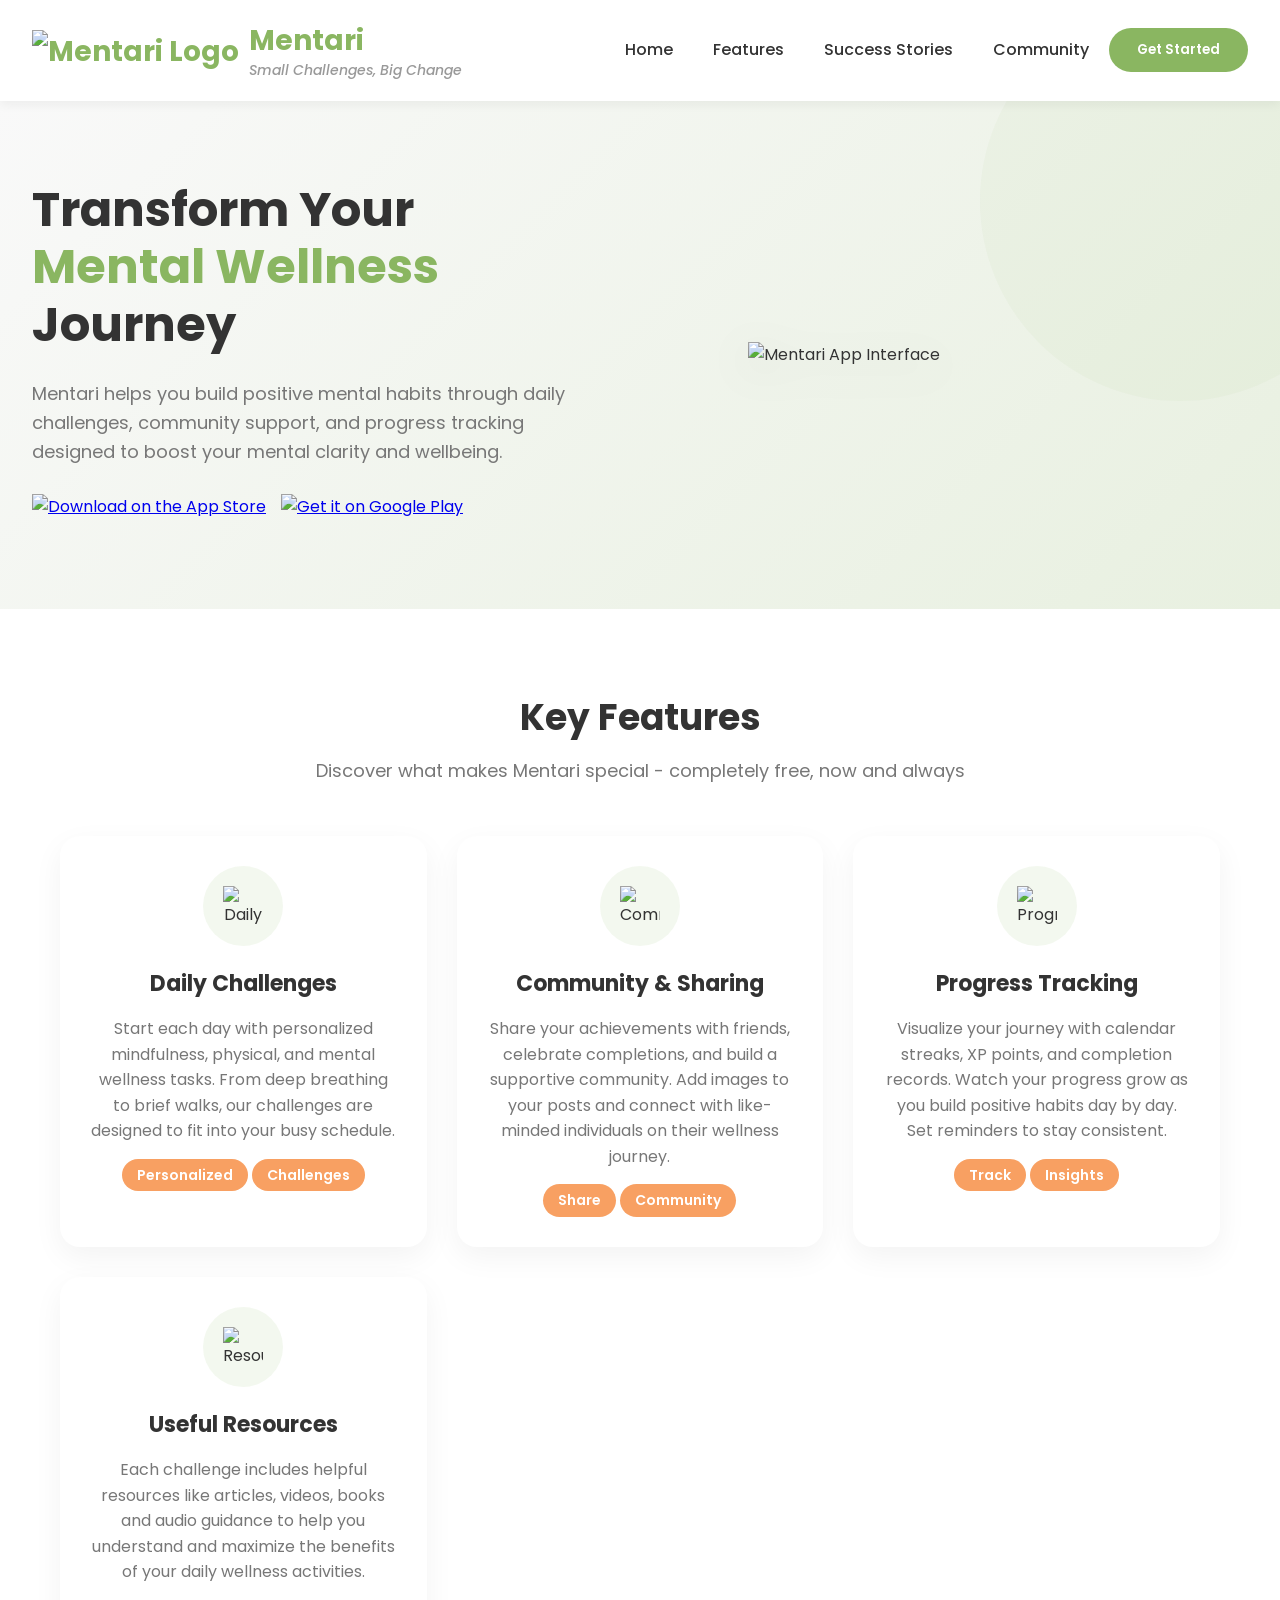
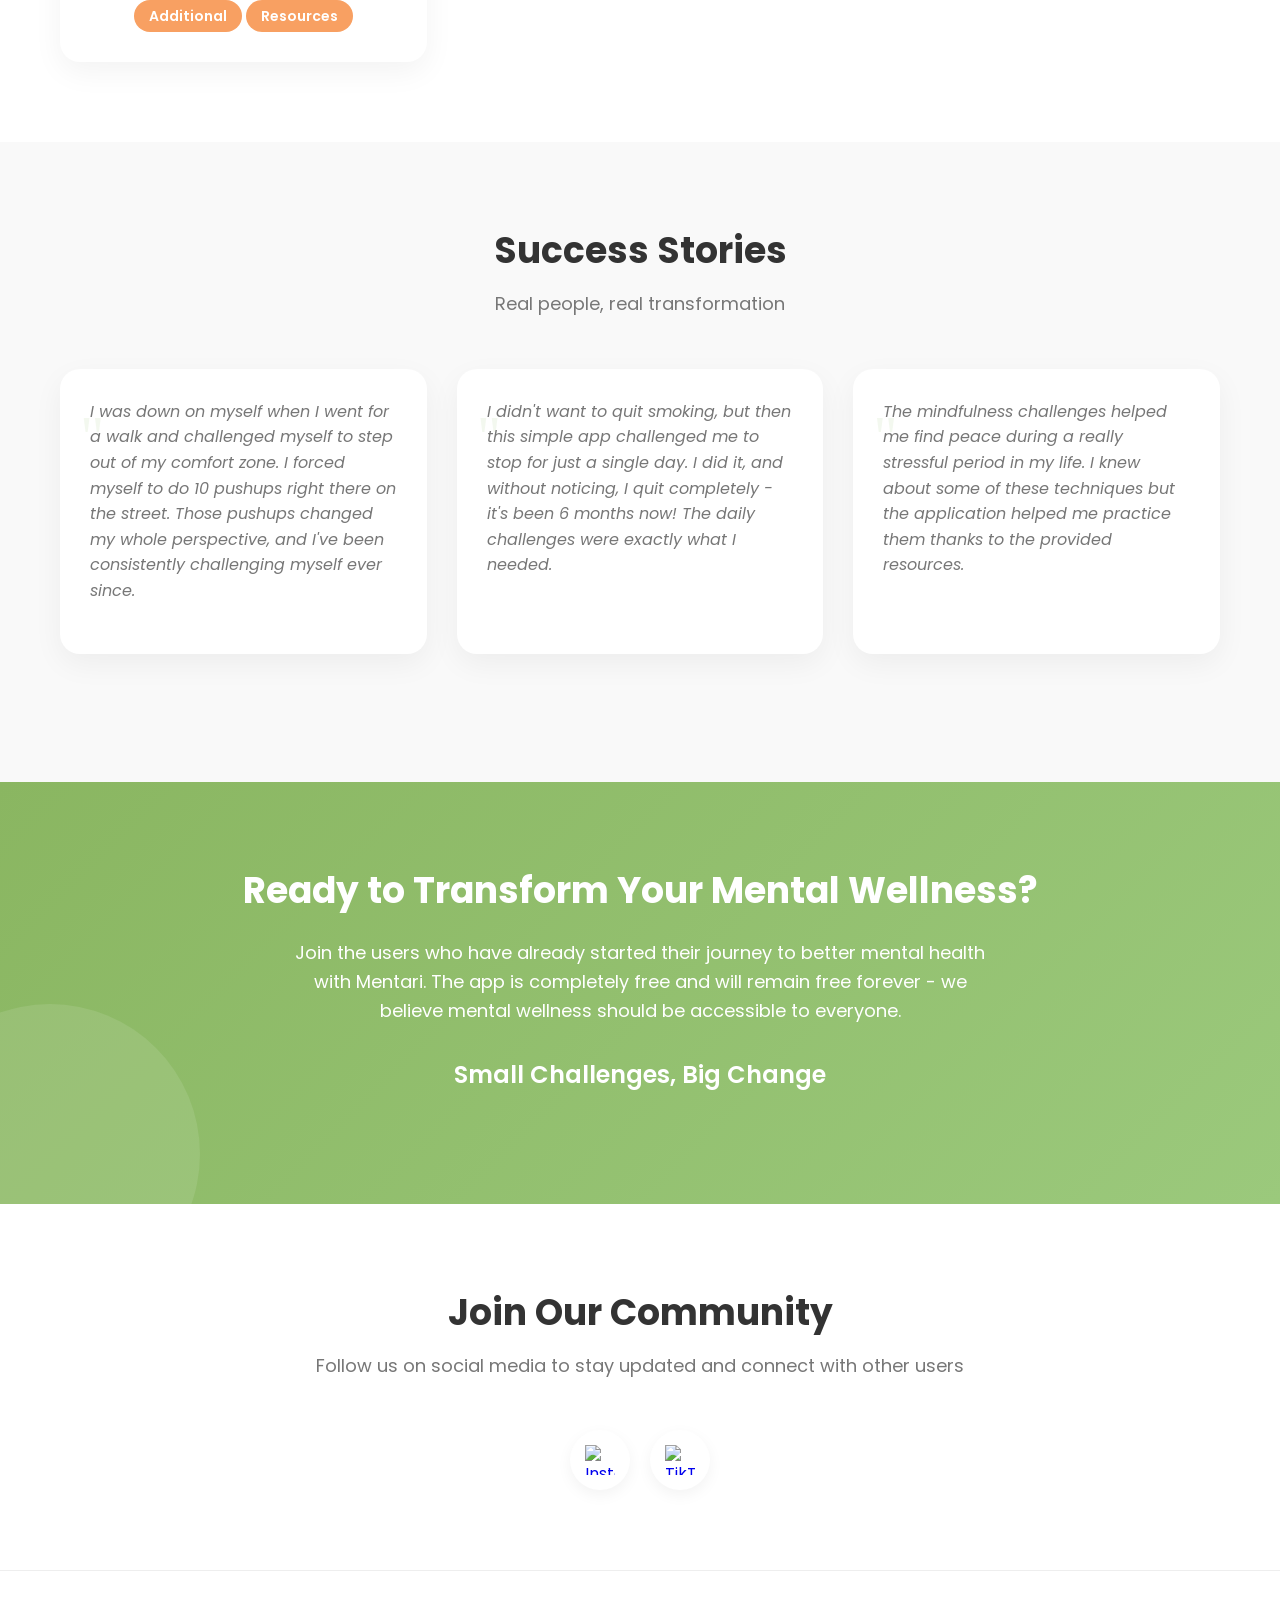
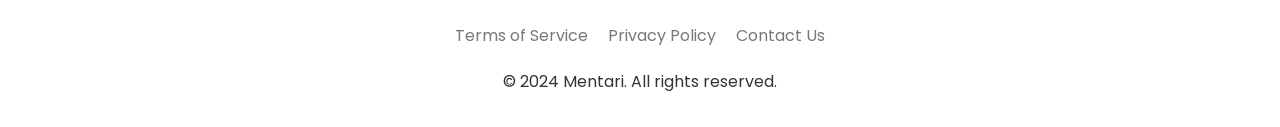
==== index.html @ c3dfc964 "Update the design" ====
<!DOCTYPE html>
<html lang="en">

<head>
    <meta charset="UTF-8">
    <meta name="viewport" content="width=device-width, initial-scale=1.0">
    <title>Mentari - Mental Wellness App</title>
    <link rel="icon" href="https://mentaridevsite.blob.core.windows.net/public/images/logo.png" type="image/png">
    <link rel="preconnect" href="https://fonts.googleapis.com">
    <link rel="preconnect" href="https://fonts.gstatic.com" crossorigin>
    <link href="https://fonts.googleapis.com/css2?family=Poppins:wght@300;400;500;600;700&display=swap" rel="stylesheet">
    <style>
        :root {
            --primary-color: #8ab661;
            --secondary-color: #9bc97c;
            --accent-color: #f8a062;
            --light-bg: #f9f9f9;
            --dark-text: #333333;
            --light-text: #ffffff;
            --gray-text: #777777;
        }

        * {
            margin: 0;
            padding: 0;
            box-sizing: border-box;
            font-family: 'Poppins', sans-serif;
        }

        body {
            line-height: 1.6;
            color: var(--dark-text);
            overflow-x: hidden;
        }

        .container {
            max-width: 1200px;
            margin: 0 auto;
            padding: 0 20px;
        }

        /* Navigation */
        .navbar {
            display: flex;
            justify-content: space-between;
            align-items: center;
            padding: 1.2em 2em;
            background-color: white;
            box-shadow: 0px 4px 10px rgba(0, 0, 0, 0.05);
            position: sticky;
            top: 0;
            z-index: 1000;
        }

        .logo {
            font-size: 28px;
            font-weight: 700;
            color: var(--primary-color);
            display: flex;
            align-items: center;
        }
        
        .logo img {
            height: 40px;
            margin-right: 10px;
        }

        .motto {
            font-size: 14px;
            font-weight: 500;
            color: #999 ;
            margin-top: -5px;
            /* margin-left: 5px; */
            font-style: italic;
        }

        .navbar nav {
            display: flex;
            align-items: center;
        }

        .navbar nav a {
            margin: 0 20px;
            text-decoration: none;
            color: var(--dark-text);
            font-weight: 500;
            transition: color 0.3s ease;
        }

        .navbar nav a:hover {
            color: var(--primary-color);
        }

        .btn {
            padding: 10px 24px;
            border-radius: 50px;
            cursor: pointer;
            font-weight: 600;
            transition: all 0.3s ease;
            text-decoration: none;
            display: inline-block;
        }

        .btn-get-started {
            padding: 12px 28px;
            border: none;
            color: white;
            background-color: var(--primary-color);
            border-radius: 50px;
            cursor: pointer;
            font-weight: 600;
            transition: all 0.3s ease;
        }

        .btn-get-started:hover {
            background-color: #769e52;
            transform: translateY(-3px);
            box-shadow: 0 4px 15px rgba(138, 182, 97, 0.3);
        }

        /* Hero Section */
        .hero {
            display: flex;
            justify-content: space-between;
            align-items: center;
            padding: 5em 2em;
            background: linear-gradient(135deg, #f9f9f9 0%, #e8f0e0 100%);
            position: relative;
            overflow: hidden;
        }

        .hero::before {
            content: '';
            position: absolute;
            width: 400px;
            height: 400px;
            background: rgba(138, 182, 97, 0.05);
            border-radius: 50%;
            top: -100px;
            right: -100px;
            z-index: 0;
        }

        .hero-content {
            max-width: 550px;
            position: relative;
            z-index: 1;
        }

        .hero h1 {
            font-size: 48px;
            color: var(--dark-text);
            line-height: 1.2;
            margin-bottom: 20px;
        }

        .hero h1 span {
            color: var(--primary-color);
        }

        .hero p {
            margin: 1.5em 0;
            font-size: 18px;
            color: var(--gray-text);
        }

        .free-badge {
            display: inline-block;
            background-color: var(--accent-color);
            color: white;
            padding: 8px 18px;
            border-radius: 50px;
            font-size: 16px;
            font-weight: 600;
            margin-top: 10px;
            margin-bottom: 20px;
        }

        .btn-primary {
            background-color: var(--primary-color);
            color: white;
            padding: 12px 32px;
            margin-right: 15px;
        }

        .btn-primary:hover {
            background-color: #769e52;
            transform: translateY(-3px);
            box-shadow: 0 4px 15px rgba(138, 182, 97, 0.3);
        }

        .btn-secondary {
            border: 2px solid var(--primary-color);
            color: var(--primary-color);
            background: transparent;
            padding: 12px 32px;
        }

        .btn-secondary:hover {
            background-color: var(--primary-color);
            color: white;
            transform: translateY(-3px);
            box-shadow: 0 4px 15px rgba(138, 182, 97, 0.3);
        }

        .app-badges {
            display: flex;
            gap: 15px;
            margin-top: 25px;
        }

        .badge-link {
            display: inline-block;
            transition: transform 0.3s ease;
        }

        .badge-link:hover {
            transform: translateY(-5px);
        }

        .hero-image {
            width: 50%;
            max-width: 500px;
            position: relative;
            z-index: 1;
        }

        .hero-image img {
            width: 100%;
            height: auto;
            object-fit: contain;
            filter: drop-shadow(0px 10px 20px rgba(0, 0, 0, 0.1));
        }

        /* Features Section */
        .features {
            text-align: center;
            padding: 5em 2em;
            background-color: white;
        }

        .section-title {
            font-size: 36px;
            margin-bottom: 10px;
            color: var(--dark-text);
        }

        .section-subtitle {
            font-size: 18px;
            color: var(--gray-text);
            margin-bottom: 50px;
        }

        .features-grid {
            display: grid;
            grid-template-columns: repeat(auto-fit, minmax(300px, 1fr));
            gap: 30px;
            margin-top: 3em;
        }

        .feature-item {
            background-color: white;
            padding: 30px;
            border-radius: 20px;
            box-shadow: 0 10px 30px rgba(0, 0, 0, 0.05);
            transition: transform 0.3s ease, box-shadow 0.3s ease;
        }

        .feature-item:hover {
            transform: translateY(-10px);
            box-shadow: 0 15px 35px rgba(0, 0, 0, 0.1);
        }

        .feature-icon {
            width: 80px;
            height: 80px;
            margin: 0 auto 20px;
            display: flex;
            align-items: center;
            justify-content: center;
            background-color: rgba(138, 182, 97, 0.1);
            border-radius: 50%;
        }

        .feature-icon img {
            width: 40px;
            height: 40px;
        }

        .feature-item h3 {
            font-size: 22px;
            margin-bottom: 15px;
            color: var(--dark-text);
        }

        .feature-item p {
            color: var(--gray-text);
        }

        .feature-item-img {
            max-width: 100%;
            height: auto;
            border-radius: 12px;
            margin-top: 15px;
            box-shadow: 0 5px 15px rgba(0, 0, 0, 0.1);
        }

        /* Testimonials Section */
        .testimonials {
            text-align: center;
            padding: 5em 2em;
            background-color: var(--light-bg);
        }

        .testimonials-grid {
            display: grid;
            grid-template-columns: repeat(auto-fit, minmax(300px, 1fr));
            gap: 30px;
            margin: 3em 0;
        }

        .testimonial-item {
            background-color: white;
            padding: 30px;
            border-radius: 20px;
            text-align: left;
            box-shadow: 0 10px 30px rgba(0, 0, 0, 0.05);
            position: relative;
        }

        .testimonial-item::before {
            content: '"';
            position: absolute;
            top: 20px;
            left: 20px;
            font-size: 60px;
            color: rgba(138, 182, 97, 0.1);
            font-family: serif;
        }

        .testimonial-text {
            font-style: italic;
            margin-bottom: 20px;
            color: var(--gray-text);
            position: relative;
            z-index: 1;
        }

        .testimonial-author {
            display: flex;
            align-items: center;
        }

        .testimonial-author img {
            width: 50px;
            height: 50px;
            border-radius: 50%;
            object-fit: cover;
            margin-right: 15px;
        }

        .author-info h4 {
            margin: 0;
            color: var(--dark-text);
        }

        .author-info p {
            margin: 0;
            color: var(--gray-text);
            font-size: 14px;
        }

        /* CTA Section */
        .cta {
            background: linear-gradient(135deg, var(--primary-color) 0%, var(--secondary-color) 100%);
            color: white;
            text-align: center;
            padding: 5em 2em;
            position: relative;
            overflow: hidden;
        }

        .cta::before {
            content: '';
            position: absolute;
            width: 300px;
            height: 300px;
            background: rgba(255, 255, 255, 0.1);
            border-radius: 50%;
            bottom: -100px;
            left: -100px;
        }

        .cta h2 {
            font-size: 36px;
            margin-bottom: 20px;
            position: relative;
            z-index: 1;
        }

        .cta p {
            font-size: 18px;
            margin-bottom: 30px;
            max-width: 700px;
            margin-left: auto;
            margin-right: auto;
            position: relative;
            z-index: 1;
        }

        .btn-light {
            background-color: white;
            color: var(--primary-color);
            padding: 12px 32px;
        }

        .btn-light:hover {
            background-color: rgba(255, 255, 255, 0.9);
            transform: translateY(-3px);
            box-shadow: 0 4px 15px rgba(255, 255, 255, 0.2);
        }

        /* Community Section */
        .community {
            text-align: center;
            padding: 5em 2em;
            background-color: white;
        }

        .social-icons {
            display: flex;
            justify-content: center;
            gap: 20px;
            margin-top: 30px;
        }

        .social-icons a {
            display: flex;
            align-items: center;
            justify-content: center;
            width: 60px;
            height: 60px;
            background-color: white;
            border-radius: 50%;
            transition: transform 0.3s ease, box-shadow 0.3s ease;
            box-shadow: 0 5px 15px rgba(0, 0, 0, 0.05);
        }

        .social-icons a:hover {
            transform: translateY(-5px);
            box-shadow: 0 10px 20px rgba(0, 0, 0, 0.1);
        }

        .social-icons img {
            width: 30px;
            height: 30px;
        }

        /* Footer */
        footer {
            text-align: center;
            padding: 2em;
            background-color: white;
            border-top: 1px solid #eee;
        }

        .footer-links {
            display: flex;
            justify-content: center;
            gap: 20px;
            margin: 20px 0;
        }

        .footer-links a {
            text-decoration: none;
            color: var(--gray-text);
            transition: color 0.3s ease;
        }

        .footer-links a:hover {
            color: var(--primary-color);
        }

        /* Premium Badge */
        .premium-badge {
            display: inline-block;
            background-color: var(--accent-color);
            color: white;
            padding: 5px 15px;
            border-radius: 50px;
            font-size: 14px;
            font-weight: 600;
            margin-top: 15px;
        }

        /* Mobile Responsiveness */
        @media (max-width: 992px) {
            .hero {
                flex-direction: column;
                text-align: center;
                padding: 3em 1em;
            }

            .hero-content {
                max-width: 100%;
                margin-bottom: 2em;
            }

            .hero h1 {
                font-size: 36px;
            }

            .app-badges {
                justify-content: center;
            }

            .hero-image {
                width: 100%;
                max-width: 400px;
            }

            .features-grid,
            .testimonials-grid {
                grid-template-columns: repeat(auto-fit, minmax(250px, 1fr));
            }
        }

        @media (max-width: 768px) {
            .navbar {
                flex-direction: column;
                padding: 1em;
            }

            .navbar nav {
                margin-top: 1em;
                flex-wrap: wrap;
                justify-content: center;
            }

            .navbar nav a {
                margin: 0.5em;
            }

            .hero h1 {
                font-size: 28px;
            }

            .section-title {
                font-size: 28px;
            }

            .feature-item,
            .testimonial-item {
                padding: 20px;
            }
        }
    </style>
</head>

<body>
    <header>
        <div class="navbar">
            <div class="logo">
                <img src="https://mentaridevsite.blob.core.windows.net/public/images/logo.png" alt="Mentari Logo">
                <div>
                    Mentari
                    <div class="motto">Small Challenges, Big Change</div>
                </div>
            </div>
            <div class="hamburger-menu">
                <div class="bar"></div>
                <div class="bar"></div>
                <div class="bar"></div>
            </div>
            <nav>
                <a href="#home">Home</a>
                <a href="#features">Features</a>
                <a href="#stories">Success Stories</a>
                <a href="#community">Community</a>
                <button class="btn-get-started">Get Started</button>
            </nav>
        </div>
        <style>
            .hamburger-menu {
                display: none;
                flex-direction: column;
                cursor: pointer;
                z-index: 1001;
            }
            
            .bar {
                width: 25px;
                height: 3px;
                background-color: var(--dark-text);
                margin: 3px 0;
                transition: 0.4s;
            }
            
            @media (max-width: 768px) {
                .hamburger-menu {
                    display: flex;
                }
                
                .navbar nav {
                    position: fixed;
                    top: 0;
                    right: -100%;
                    width: 250px;
                    height: 100vh;
                    background-color: white;
                    flex-direction: column;
                    padding: 80px 20px 20px;
                    transition: 0.5s;
                    box-shadow: -5px 0 15px rgba(0, 0, 0, 0.1);
                }
                
                .navbar nav.active {
                    right: 0;
                }
            }
        </style>
        <script>
            document.addEventListener('DOMContentLoaded', function() {
                const hamburger = document.querySelector('.hamburger-menu');
                const nav = document.querySelector('.navbar nav');
                
                hamburger.addEventListener('click', function() {
                    nav.classList.toggle('active');
                    hamburger.classList.toggle('active');
                });
            });
        </script>
    </header>

    <section id="home" class="hero">
        <div class="hero-content">
            <h1>Transform Your <span>Mental Wellness</span> Journey</h1>
            <p>Mentari helps you build positive mental habits through daily challenges, community support, and progress tracking designed to boost your mental clarity and wellbeing.</p>
            <!-- <div class="free-badge">100% Free</div> -->
            <!-- <div>
                <a href="#download" class="btn btn-primary">Download Now</a>
                <a href="#features" class="btn btn-secondary">Learn More</a>
            </div> -->
            <div class="app-badges">
                <a href="#" class="badge-link">
                    <img src="https://developer.apple.com/app-store/marketing/guidelines/images/badge-download-on-the-app-store.svg" alt="Download on the App Store" class="app-badge" style="height: 50px;">
                </a>
                <a href="#" class="badge-link">
                    <img src="https://play.google.com/intl/en_us/badges/static/images/badges/en_badge_web_generic.png" alt="Get it on Google Play" class="app-badge" style="height: 75px; padding-bottom: 10px;">
                </a>
            </div>
        </div>
        <div class="hero-image">
            <img src="https://png.pngtree.com/png-clipart/20211017/original/pngtree-mental-health-problems-flat-illustration-green-png-image_6855446.png" alt="Mentari App Interface">
        </div>
    </section>

    <section id="features" class="features">
        <div class="container">
            <h2 class="section-title">Key Features</h2>
            <p class="section-subtitle">Discover what makes Mentari special - completely free, now and always</p>

            <div class="features-grid">
                <div class="feature-item">
                    <div class="feature-icon">
                        <img src="https://img.icons8.com/fluency/48/000000/task.png" alt="Daily Challenge Icon">
                    </div>
                    <h3>Daily Challenges</h3>
                    <p>Start each day with personalized mindfulness, physical, and mental wellness tasks. From deep breathing to brief walks, our challenges are designed to fit into your busy schedule.</p>
                    <span class="premium-badge">Personalized</span>
                    <span class="premium-badge">Challenges</span>
                </div>
                <div class="feature-item">
                    <div class="feature-icon">
                        <img src="https://img.icons8.com/fluency/48/000000/conference-call.png" alt="Community Icon">
                    </div>
                    <h3>Community & Sharing</h3>
                    <p>Share your achievements with friends, celebrate completions, and build a supportive community. Add images to your posts and connect with like-minded individuals on their wellness journey.</p>
                    <span class="premium-badge">Share</span>
                    <span class="premium-badge">Community</span>
                </div>
                <div class="feature-item">
                    <div class="feature-icon">
                        <img src="https://img.icons8.com/?size=100&id=CnsAhdkyB9wu&format=png&color=000000" alt="Progress Icon">
                    </div>
                    <h3>Progress Tracking</h3>
                    <p>Visualize your journey with calendar streaks, XP points, and completion records. Watch your progress grow as you build positive habits day by day. Set reminders to stay consistent.</p>
                    <span class="premium-badge">Track</span>
                    <span class="premium-badge">Insights</span>
                </div>
                <div class="feature-item">
                    <div class="feature-icon">
                        <img src="https://img.icons8.com/fluency/48/000000/document.png" alt="Resources Icon">
                    </div>
                    <h3>Useful Resources</h3>
                    <p>Each challenge includes helpful resources like articles, videos, books and audio guidance to help you understand and maximize the benefits of your daily wellness activities.</p>
                    <span class="premium-badge">Additional</span>
                    <span class="premium-badge">Resources</span>
                </div>
            </div>
        </div>
    </section>

    <section id="stories" class="testimonials">
        <div class="container">
            <h2 class="section-title">Success Stories</h2>
            <p class="section-subtitle">Real people, real transformation</p>
            
            <div class="testimonials-grid">
                <div class="testimonial-item">
                    <p class="testimonial-text">I was down on myself when I went for a walk and challenged myself to step out of my comfort zone. I forced myself to do 10 pushups right there on the street. Those pushups changed my whole perspective, and I've been consistently challenging myself ever since.</p>
                </div>
                
                <div class="testimonial-item">
                    <p class="testimonial-text">I didn't want to quit smoking, but then this simple app challenged me to stop for just a single day. I did it, and without noticing, I quit completely - it's been 6 months now! The daily challenges were exactly what I needed.</p>
                </div>
                
                <div class="testimonial-item">
                    <p class="testimonial-text">The mindfulness challenges helped me find peace during a really stressful period in my life. I knew about some of these techniques but the application helped me practice them thanks to the provided resources.</p>
                </div>
            </div>
        </div>
    </section>

    <section id="download" class="cta">
        <div class="container">
            <h2>Ready to Transform Your Mental Wellness?</h2>
            <p>Join the users who have already started their journey to better mental health with Mentari. The app is completely free and will remain free forever - we believe mental wellness should be accessible to everyone.</p>
            <p style="margin-bottom: 30px; font-size: 24px; font-weight: 600;">Small Challenges, Big Change</p>
            <!-- <a href="#" class="btn btn-light">Download the App</a> -->
        </div>
    </section>

    <section id="community" class="community">
        <div class="container">
            <h2 class="section-title">Join Our Community</h2>
            <p class="section-subtitle">Follow us on social media to stay updated and connect with other users</p>
            
            <div class="social-icons">
                <a href="https://www.instagram.com/mentari.app/" aria-label="Instagram">
                    <img src="https://cdn1.iconfinder.com/data/icons/social-media-rounded-corners/512/Rounded_Instagram_svg-48.png" alt="Instagram">
                </a>
                <!-- Nothing interesting here
                 <a href="https://www.linkedin.com/company/mentari-app" aria-label="LinkedIn">
                    <img src="https://cdn1.iconfinder.com/data/icons/social-media-rounded-corners/512/Rounded_Linkedin2_svg-48.png" alt="LinkedIn">
                </a> -->
                <a href="https://www.tiktok.com/@mentari.app" aria-label="TikTok">
                    <img src="https://cdn0.iconfinder.com/data/icons/logos-brands-7/512/TikTok_logo_app0-48.png" alt="TikTok">
                </a>
            </div>
        </div>
    </section>

    <footer>
        <div class="container">
            <div class="footer-links">
                <a href="terms_and_conditions.html">Terms of Service</a>
                <a href="privacy_policy.html">Privacy Policy</a>
                <a href="#contact">Contact Us</a>
            </div>
            <p>© 2024 Mentari. All rights reserved.</p>
        </div>
    </footer>
</body>

</html>
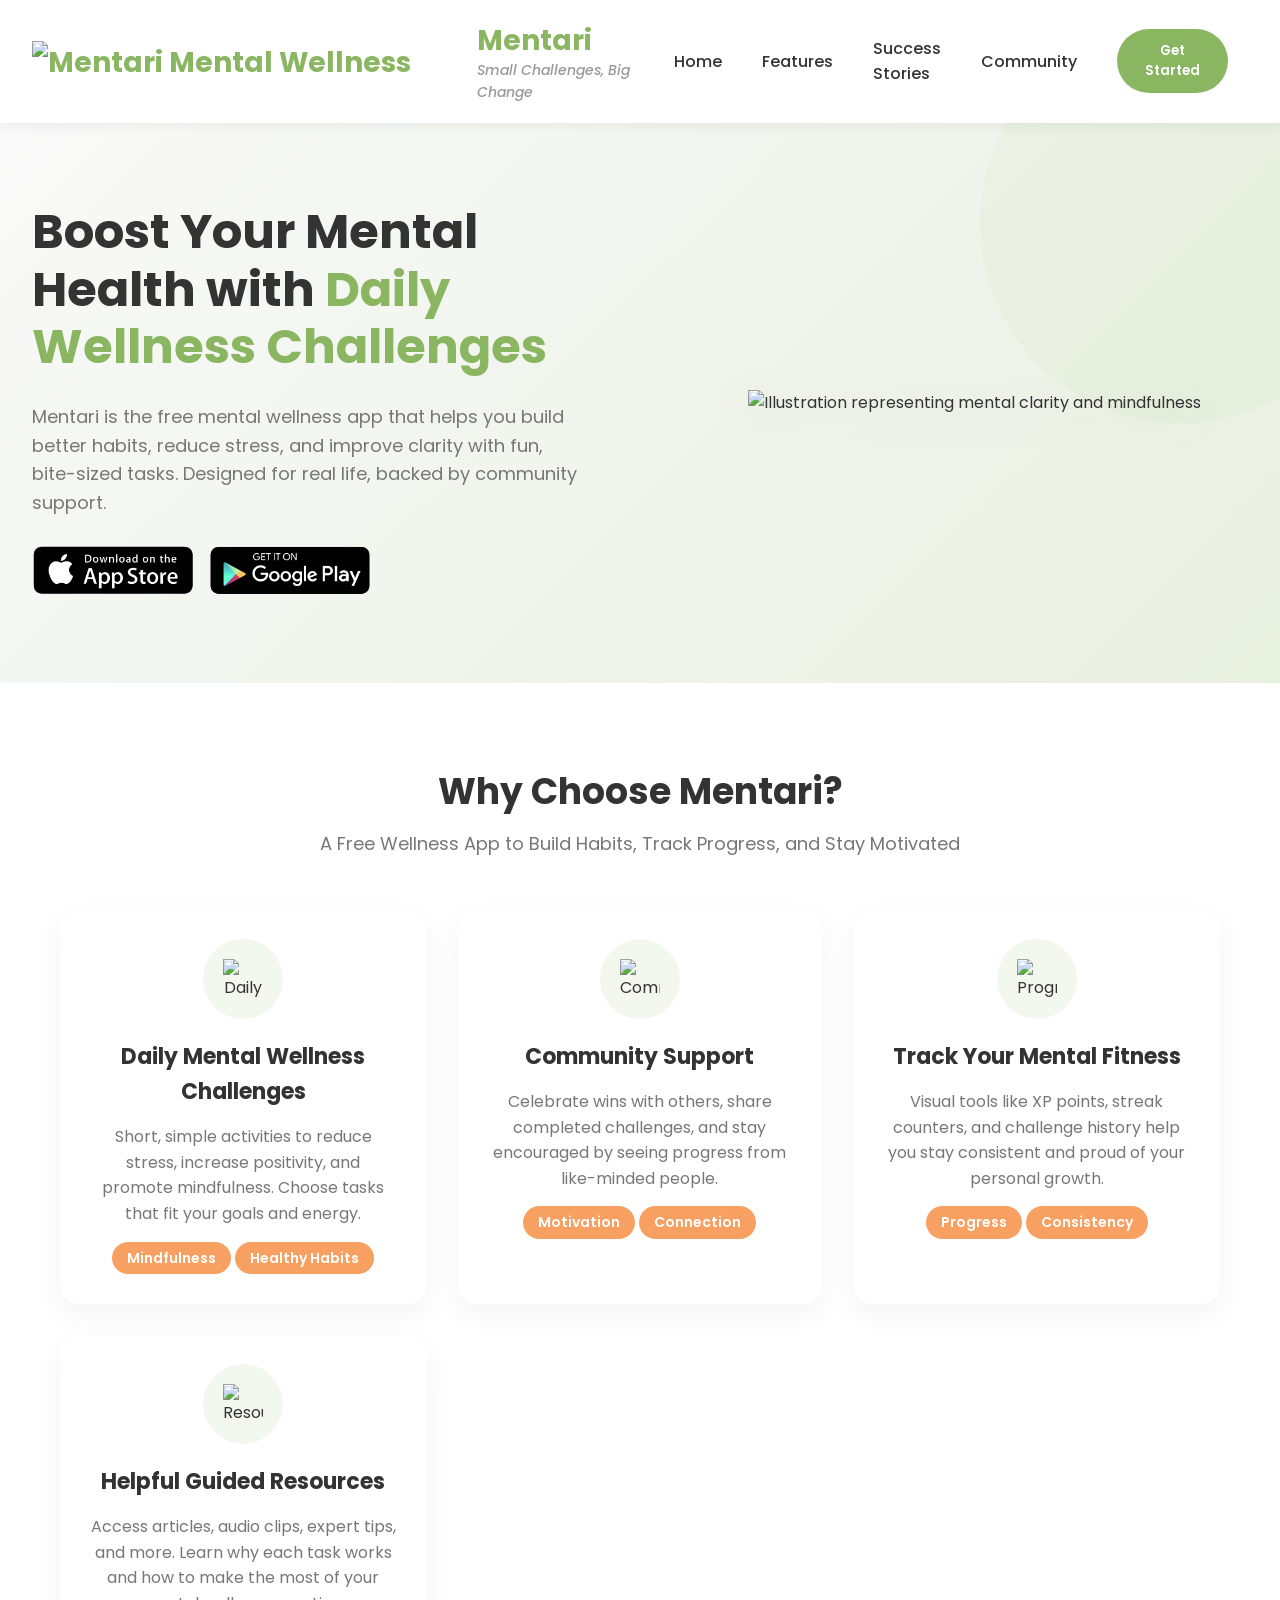
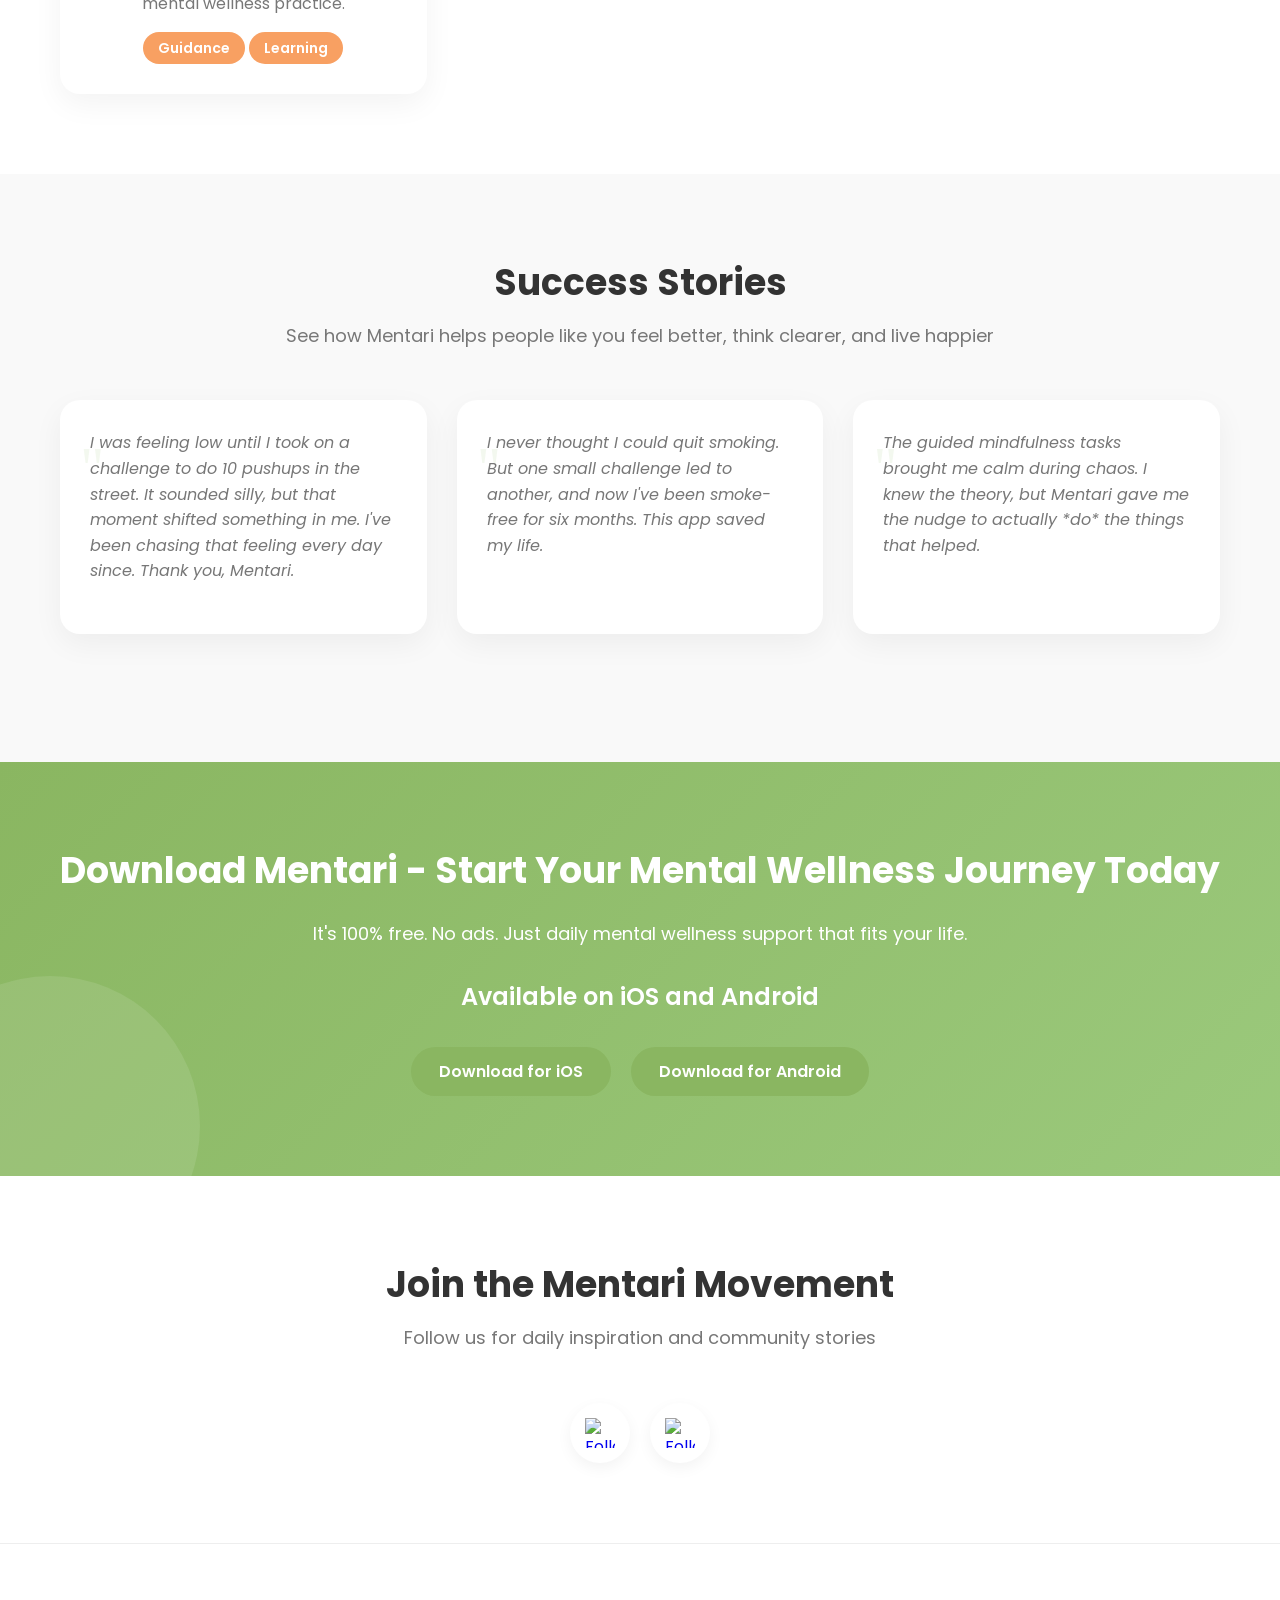
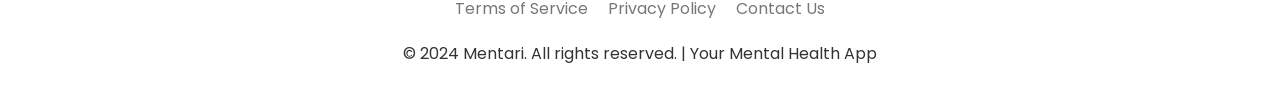
==== commit 24b1d47a: "Add SEO" ====
--- a/index.html
+++ b/index.html
@@ -4,11 +4,26 @@
 <head>
     <meta charset="UTF-8">
     <meta name="viewport" content="width=device-width, initial-scale=1.0">
-    <title>Mentari - Mental Wellness App</title>
+    <title>Mentari - Daily Mental Wellness App for Mindfulness & Habit Building</title>
+    <meta name="description" content="Mentari is a free mental wellness app that helps you build better habits, boost clarity, and improve your mood with daily challenges. Join the community and start your journey today!">
+    <meta name="keywords" content="mental wellness app, mindfulness challenges, daily wellness, habit tracker, mental health, free wellness app, self-care, mental clarity, community support, mental fitness">
+    <meta name="author" content="Mentari Team">
+    <link rel="canonical" href="https://www.mentari.app/">
     <link rel="icon" href="https://mentaridevsite.blob.core.windows.net/public/images/logo.png" type="image/png">
     <link rel="preconnect" href="https://fonts.googleapis.com">
     <link rel="preconnect" href="https://fonts.gstatic.com" crossorigin>
     <link href="https://fonts.googleapis.com/css2?family=Poppins:wght@300;400;500;600;700&display=swap" rel="stylesheet">
+    <!-- Open Graph Meta Tags for Social Sharing -->
+    <meta property="og:title" content="Mentari - Mental Wellness Through Daily Challenges">
+    <meta property="og:description" content="Discover Mentari, the free mental health app with daily wellness tasks, habit tracking, and a supportive community. Small challenges. Big change.">
+    <meta property="og:image" content="https://mentaridevsite.blob.core.windows.net/public/images/logo.png">
+    <meta property="og:url" content="https://www.mentari.app/">
+    <meta property="og:type" content="website">
+    <!-- Twitter Card -->
+    <meta name="twitter:card" content="summary_large_image">
+    <meta name="twitter:title" content="Mentari - Free Mental Wellness App">
+    <meta name="twitter:description" content="Build mindfulness habits and track your progress with Mentari. Daily tasks. Community support. 100% free.">
+    <meta name="twitter:image" content="https://mentaridevsite.blob.core.windows.net/public/images/logo.png">
     <style>
         :root {
             --primary-color: #8ab661;
@@ -555,13 +570,19 @@
             }
         }
     </style>
+    <script>
+        // App Store Links
+        const APP_STORE_LINK = "#download-app-store"; // Replace with your App Store link
+        const GOOGLE_PLAY_LINK = "#download-google-play"; // Replace with your Google Play link
+    </script>
 </head>
 
 <body>
+    <!-- Updated Content with Keyword Optimization -->
     <header>
         <div class="navbar">
             <div class="logo">
-                <img src="https://mentaridevsite.blob.core.windows.net/public/images/logo.png" alt="Mentari Logo">
+                <img src="https://mentaridevsite.blob.core.windows.net/public/images/logo.png" alt="Mentari Mental Wellness App Logo">
                 <div>
                     Mentari
                     <div class="motto">Small Challenges, Big Change</div>
@@ -577,7 +598,9 @@
                 <a href="#features">Features</a>
                 <a href="#stories">Success Stories</a>
                 <a href="#community">Community</a>
-                <button class="btn-get-started">Get Started</button>
+                <a href="#download">
+                    <button class="btn-get-started" aria-label="Download the Mentari App">Get Started</button>
+                </a>
             </nav>
         </div>
         <style>
@@ -634,68 +657,63 @@
 
     <section id="home" class="hero">
         <div class="hero-content">
-            <h1>Transform Your <span>Mental Wellness</span> Journey</h1>
-            <p>Mentari helps you build positive mental habits through daily challenges, community support, and progress tracking designed to boost your mental clarity and wellbeing.</p>
-            <!-- <div class="free-badge">100% Free</div> -->
-            <!-- <div>
-                <a href="#download" class="btn btn-primary">Download Now</a>
-                <a href="#features" class="btn btn-secondary">Learn More</a>
-            </div> -->
+            <h1><strong>Boost Your Mental Health</strong> with <span>Daily Wellness Challenges</span></h1>
+            <p>Mentari is the free mental wellness app that helps you build better habits, reduce stress, and improve clarity with fun, bite-sized tasks. Designed for real life, backed by community support.</p>
             <div class="app-badges">
-                <a href="#" class="badge-link">
-                    <img src="https://developer.apple.com/app-store/marketing/guidelines/images/badge-download-on-the-app-store.svg" alt="Download on the App Store" class="app-badge" style="height: 50px;">
+                <a href="javascript:void(0)" onclick="window.location.href=APP_STORE_LINK" class="badge-link" aria-label="Download Mentari on the App Store">
+                    <img src="./images/apple-download-button.png" alt="Download on the App Store" class="app-badge" style="height: 50px;">
                 </a>
-                <a href="#" class="badge-link">
-                    <img src="https://play.google.com/intl/en_us/badges/static/images/badges/en_badge_web_generic.png" alt="Get it on Google Play" class="app-badge" style="height: 75px; padding-bottom: 10px;">
+                <a href="javascript:void(0)" onclick="window.location.href=GOOGLE_PLAY_LINK" class="badge-link" aria-label="Download Mentari on Google Play">
+                    <img src="./images/google-download-button.png" alt="Get it on Google Play" class="app-badge" style="height: 50px;">
                 </a>
             </div>
         </div>
         <div class="hero-image">
-            <img src="https://png.pngtree.com/png-clipart/20211017/original/pngtree-mental-health-problems-flat-illustration-green-png-image_6855446.png" alt="Mentari App Interface">
+            <img src="https://png.pngtree.com/png-clipart/20211017/original/pngtree-mental-health-problems-flat-illustration-green-png-image_6855446.png" alt="Illustration representing mental clarity and mindfulness">
         </div>
     </section>
 
     <section id="features" class="features">
         <div class="container">
-            <h2 class="section-title">Key Features</h2>
-            <p class="section-subtitle">Discover what makes Mentari special - completely free, now and always</p>
+            <h2 class="section-title">Why Choose Mentari?</h2>
+            <p class="section-subtitle">A Free Wellness App to Build Habits, Track Progress, and Stay Motivated</p>
 
             <div class="features-grid">
                 <div class="feature-item">
                     <div class="feature-icon">
                         <img src="https://img.icons8.com/fluency/48/000000/task.png" alt="Daily Challenge Icon">
                     </div>
-                    <h3>Daily Challenges</h3>
-                    <p>Start each day with personalized mindfulness, physical, and mental wellness tasks. From deep breathing to brief walks, our challenges are designed to fit into your busy schedule.</p>
-                    <span class="premium-badge">Personalized</span>
-                    <span class="premium-badge">Challenges</span>
+                    <h3>Daily Mental Wellness Challenges</h3>
+                    <p>Short, simple activities to reduce stress, increase positivity, and promote mindfulness. Choose tasks that fit your goals and energy.</p>
+                    <span class="premium-badge">Mindfulness</span>
+                    <span class="premium-badge">Healthy Habits</span>
                 </div>
                 <div class="feature-item">
                     <div class="feature-icon">
                         <img src="https://img.icons8.com/fluency/48/000000/conference-call.png" alt="Community Icon">
                     </div>
-                    <h3>Community & Sharing</h3>
-                    <p>Share your achievements with friends, celebrate completions, and build a supportive community. Add images to your posts and connect with like-minded individuals on their wellness journey.</p>
-                    <span class="premium-badge">Share</span>
-                    <span class="premium-badge">Community</span>
+                    <h3>Community Support</h3>
+                    <p>Celebrate wins with others, share completed challenges, and stay encouraged by seeing progress from like-minded people.</p>
+                    <span class="premium-badge">Motivation</span>
+                    <span class="premium-badge">Connection</span>
                 </div>
                 <div class="feature-item">
                     <div class="feature-icon">
                         <img src="https://img.icons8.com/?size=100&id=CnsAhdkyB9wu&format=png&color=000000" alt="Progress Icon">
                     </div>
-                    <h3>Progress Tracking</h3>
-                    <p>Visualize your journey with calendar streaks, XP points, and completion records. Watch your progress grow as you build positive habits day by day. Set reminders to stay consistent.</p>
-                    <span class="premium-badge">Track</span>
-                    <span class="premium-badge">Insights</span>
+                    <h3>Track Your Mental Fitness</h3>
+                    <p>Visual tools like XP points, streak counters, and challenge history help you stay consistent and proud of your personal growth.</p>
+                    <span class="premium-badge">Progress</span>
+                    <span class="premium-badge">Consistency</span>
                 </div>
                 <div class="feature-item">
                     <div class="feature-icon">
                         <img src="https://img.icons8.com/fluency/48/000000/document.png" alt="Resources Icon">
                     </div>
-                    <h3>Useful Resources</h3>
-                    <p>Each challenge includes helpful resources like articles, videos, books and audio guidance to help you understand and maximize the benefits of your daily wellness activities.</p>
-                    <span class="premium-badge">Additional</span>
-                    <span class="premium-badge">Resources</span>
+                    <h3>Helpful Guided Resources</h3>
+                    <p>Access articles, audio clips, expert tips, and more. Learn why each task works and how to make the most of your mental wellness practice.</p>
+                    <span class="premium-badge">Guidance</span>
+                    <span class="premium-badge">Learning</span>
                 </div>
             </div>
         </div>
@@ -704,19 +722,17 @@
     <section id="stories" class="testimonials">
         <div class="container">
             <h2 class="section-title">Success Stories</h2>
-            <p class="section-subtitle">Real people, real transformation</p>
-            
+            <p class="section-subtitle">See how Mentari helps people like you feel better, think clearer, and live happier</p>
+
             <div class="testimonials-grid">
                 <div class="testimonial-item">
-                    <p class="testimonial-text">I was down on myself when I went for a walk and challenged myself to step out of my comfort zone. I forced myself to do 10 pushups right there on the street. Those pushups changed my whole perspective, and I've been consistently challenging myself ever since.</p>
+                    <p class="testimonial-text">I was feeling low until I took on a challenge to do 10 pushups in the street. It sounded silly, but that moment shifted something in me. I've been chasing that feeling every day since. Thank you, Mentari.</p>
                 </div>
-                
                 <div class="testimonial-item">
-                    <p class="testimonial-text">I didn't want to quit smoking, but then this simple app challenged me to stop for just a single day. I did it, and without noticing, I quit completely - it's been 6 months now! The daily challenges were exactly what I needed.</p>
+                    <p class="testimonial-text">I never thought I could quit smoking. But one small challenge led to another, and now I've been smoke-free for six months. This app saved my life.</p>
                 </div>
-                
                 <div class="testimonial-item">
-                    <p class="testimonial-text">The mindfulness challenges helped me find peace during a really stressful period in my life. I knew about some of these techniques but the application helped me practice them thanks to the provided resources.</p>
+                    <p class="testimonial-text">The guided mindfulness tasks brought me calm during chaos. I knew the theory, but Mentari gave me the nudge to actually *do* the things that helped.</p>
                 </div>
             </div>
         </div>
@@ -724,28 +740,30 @@
 
     <section id="download" class="cta">
         <div class="container">
-            <h2>Ready to Transform Your Mental Wellness?</h2>
-            <p>Join the users who have already started their journey to better mental health with Mentari. The app is completely free and will remain free forever - we believe mental wellness should be accessible to everyone.</p>
-            <p style="margin-bottom: 30px; font-size: 24px; font-weight: 600;">Small Challenges, Big Change</p>
-            <!-- <a href="#" class="btn btn-light">Download the App</a> -->
+            <h2>Download Mentari - Start Your Mental Wellness Journey Today</h2>
+            <p>It's 100% free. No ads. Just daily mental wellness support that fits your life.</p>
+            <p style="margin-bottom: 30px; font-size: 24px; font-weight: 600;">Available on iOS and Android</p>
+            <div style="display: flex; justify-content: center; gap: 20px; margin-top: 20px;">
+                <a href="javascript:void(0)" onclick="window.location.href=APP_STORE_LINK" class="btn btn-get-started" aria-label="Download Mentari for iOS">
+                    Download for iOS
+                </a>
+                <a href="javascript:void(0)" onclick="window.location.href=GOOGLE_PLAY_LINK" class="btn btn-get-started" aria-label="Download Mentari for Android">
+                    Download for Android
+                </a>
+            </div>
         </div>
     </section>
 
     <section id="community" class="community">
         <div class="container">
-            <h2 class="section-title">Join Our Community</h2>
-            <p class="section-subtitle">Follow us on social media to stay updated and connect with other users</p>
-            
+            <h2 class="section-title">Join the Mentari Movement</h2>
+            <p class="section-subtitle">Follow us for daily inspiration and community stories</p>
             <div class="social-icons">
-                <a href="https://www.instagram.com/mentari.app/" aria-label="Instagram">
-                    <img src="https://cdn1.iconfinder.com/data/icons/social-media-rounded-corners/512/Rounded_Instagram_svg-48.png" alt="Instagram">
+                <a href="https://www.instagram.com/mentari.app/" aria-label="Mentari Instagram">
+                    <img src="https://cdn1.iconfinder.com/data/icons/social-media-rounded-corners/512/Rounded_Instagram_svg-48.png" alt="Follow Mentari on Instagram">
                 </a>
-                <!-- Nothing interesting here
-                 <a href="https://www.linkedin.com/company/mentari-app" aria-label="LinkedIn">
-                    <img src="https://cdn1.iconfinder.com/data/icons/social-media-rounded-corners/512/Rounded_Linkedin2_svg-48.png" alt="LinkedIn">
-                </a> -->
-                <a href="https://www.tiktok.com/@mentari.app" aria-label="TikTok">
-                    <img src="https://cdn0.iconfinder.com/data/icons/logos-brands-7/512/TikTok_logo_app0-48.png" alt="TikTok">
+                <a href="https://www.tiktok.com/@mentari.app" aria-label="Mentari TikTok">
+                    <img src="https://cdn0.iconfinder.com/data/icons/logos-brands-7/512/TikTok_logo_app0-48.png" alt="Follow Mentari on TikTok">
                 </a>
             </div>
         </div>
@@ -758,9 +776,9 @@
                 <a href="privacy_policy.html">Privacy Policy</a>
                 <a href="#contact">Contact Us</a>
             </div>
-            <p>© 2024 Mentari. All rights reserved.</p>
+            <p>© 2024 Mentari. All rights reserved. | Your Mental Health App</p>
         </div>
     </footer>
 </body>
 
-</html>+</html>
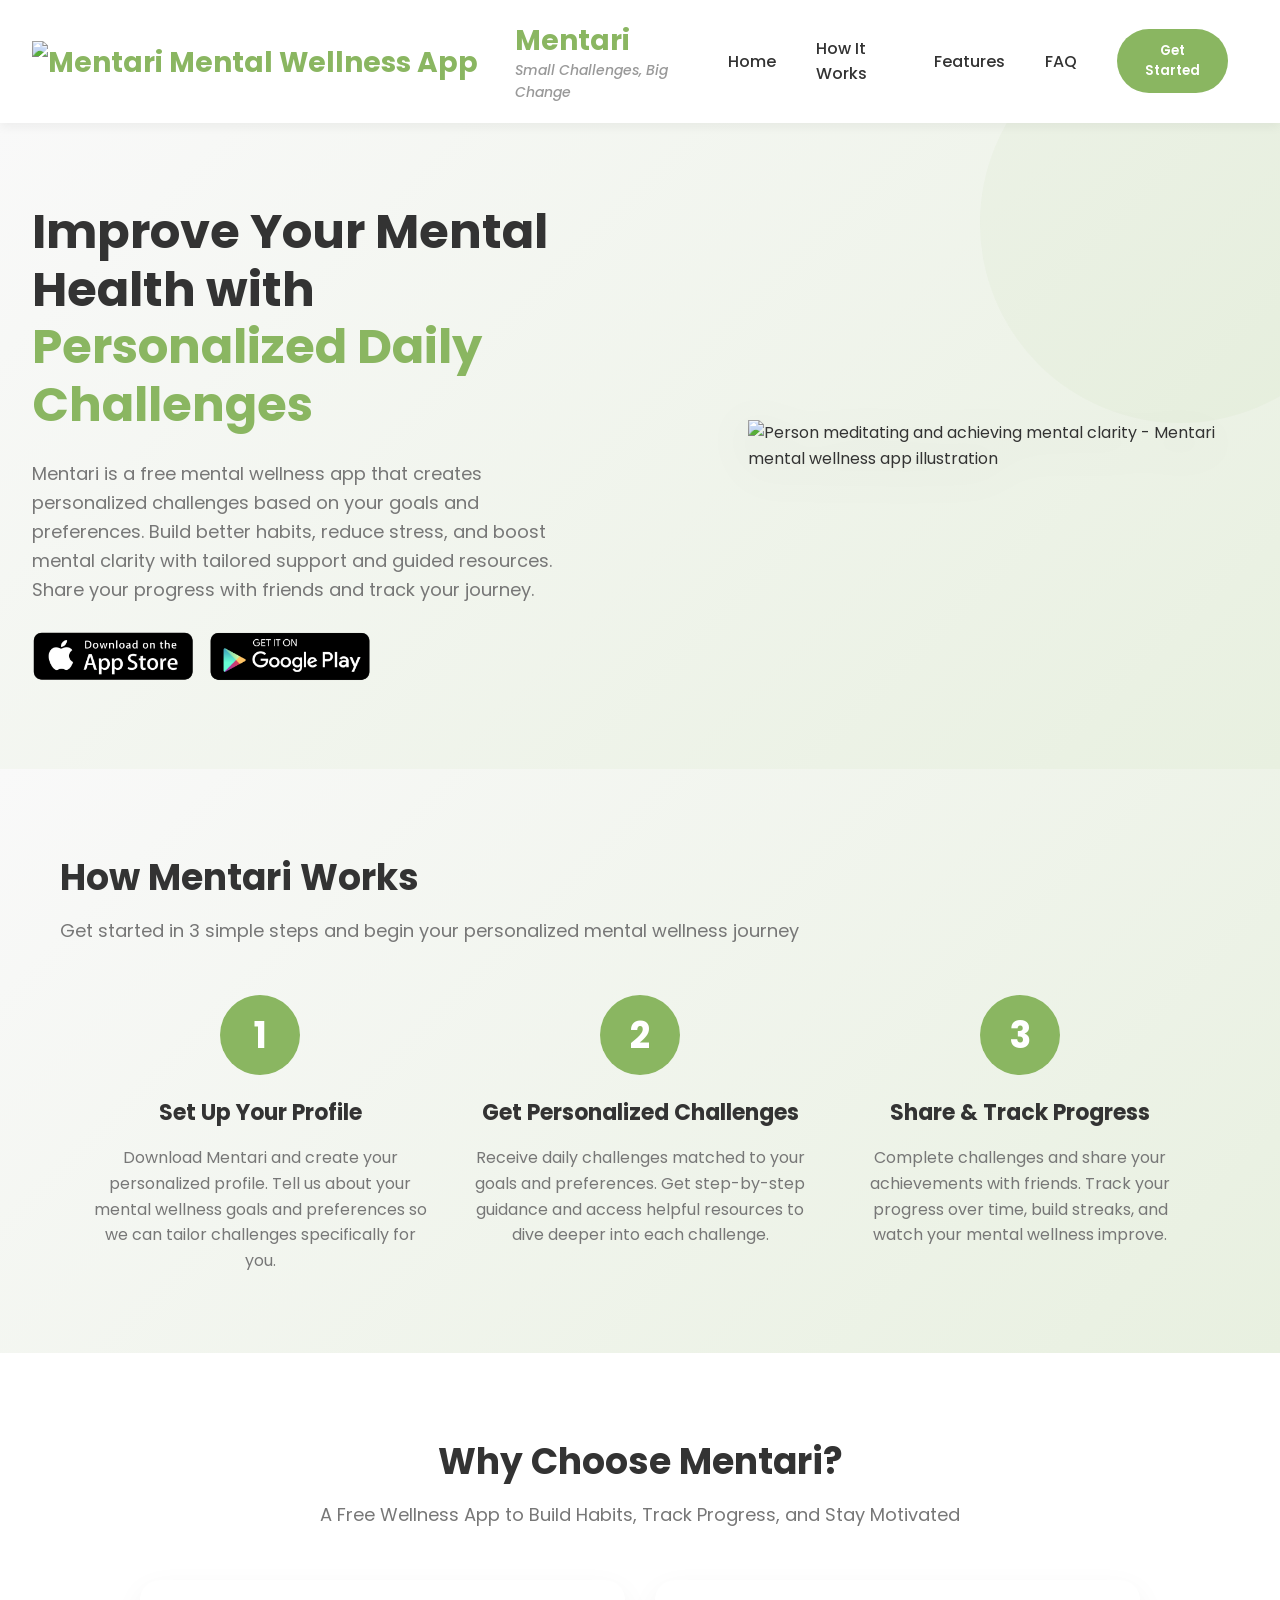
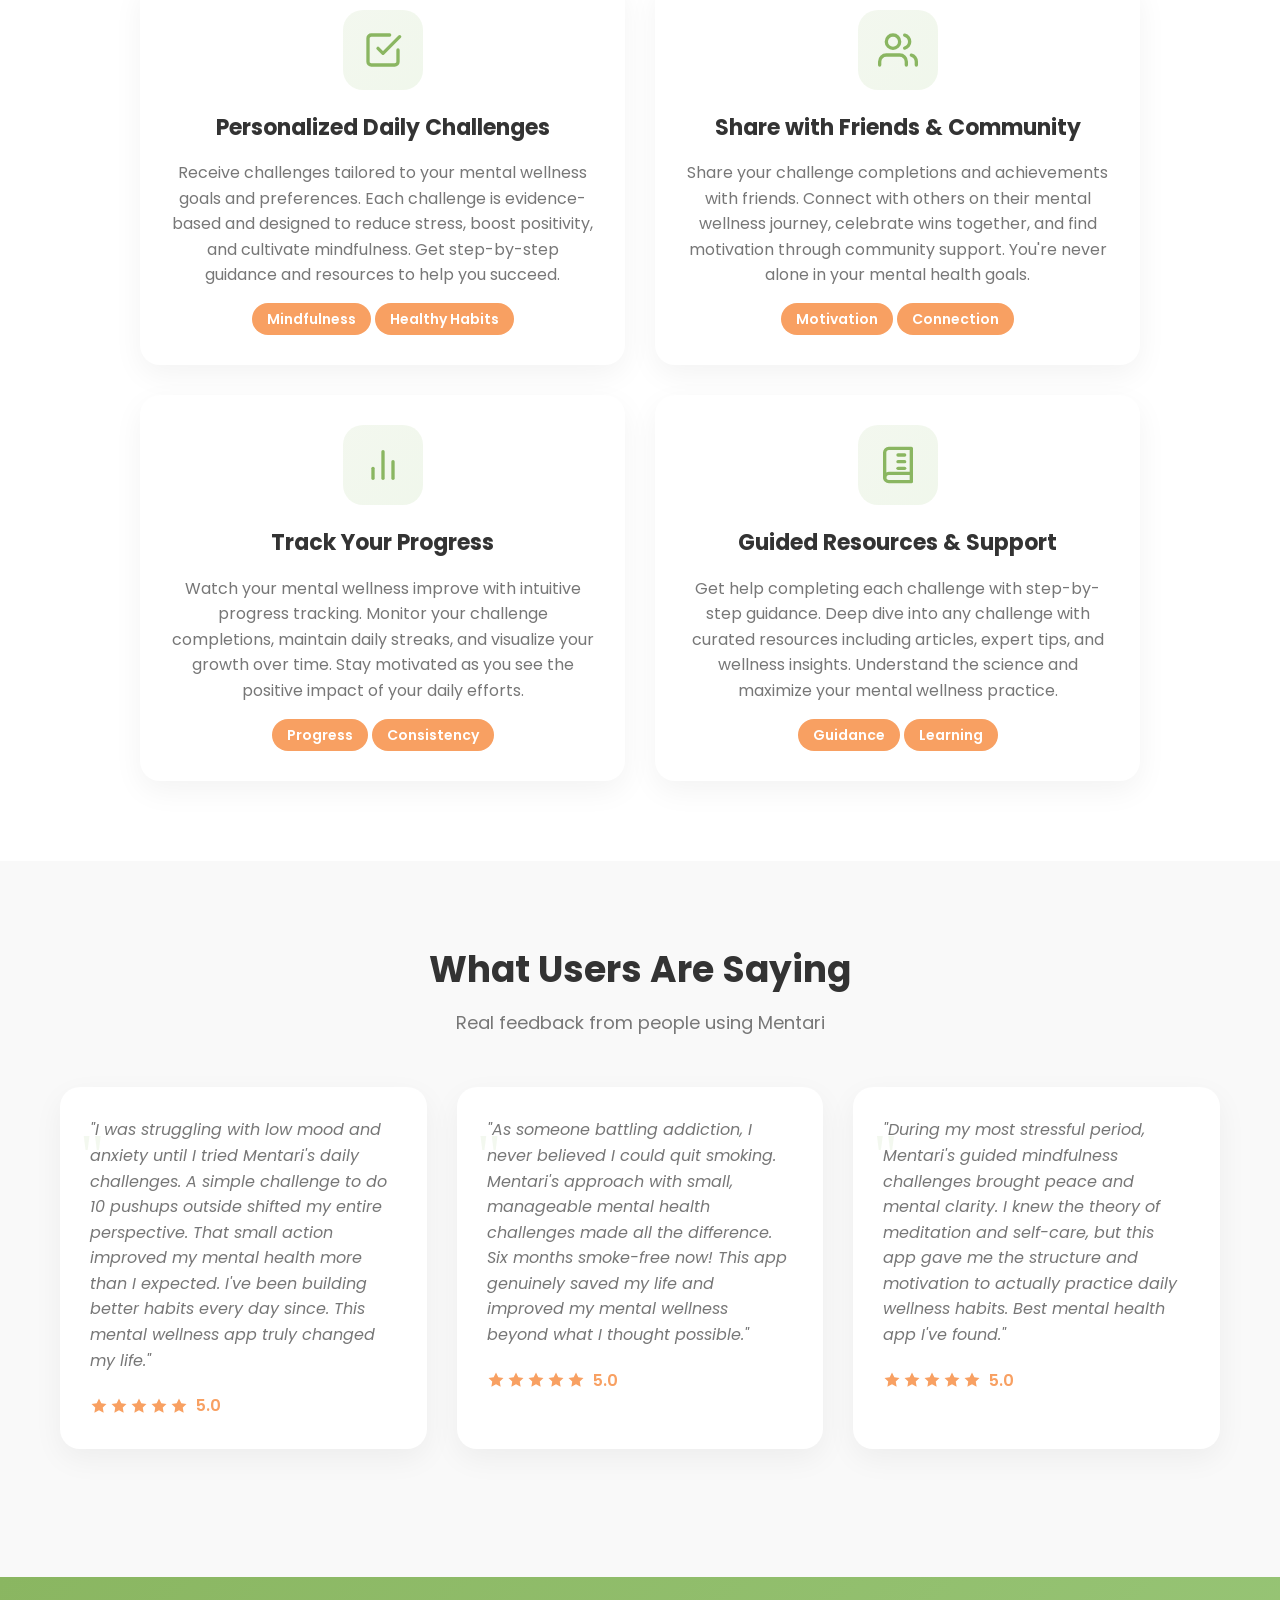
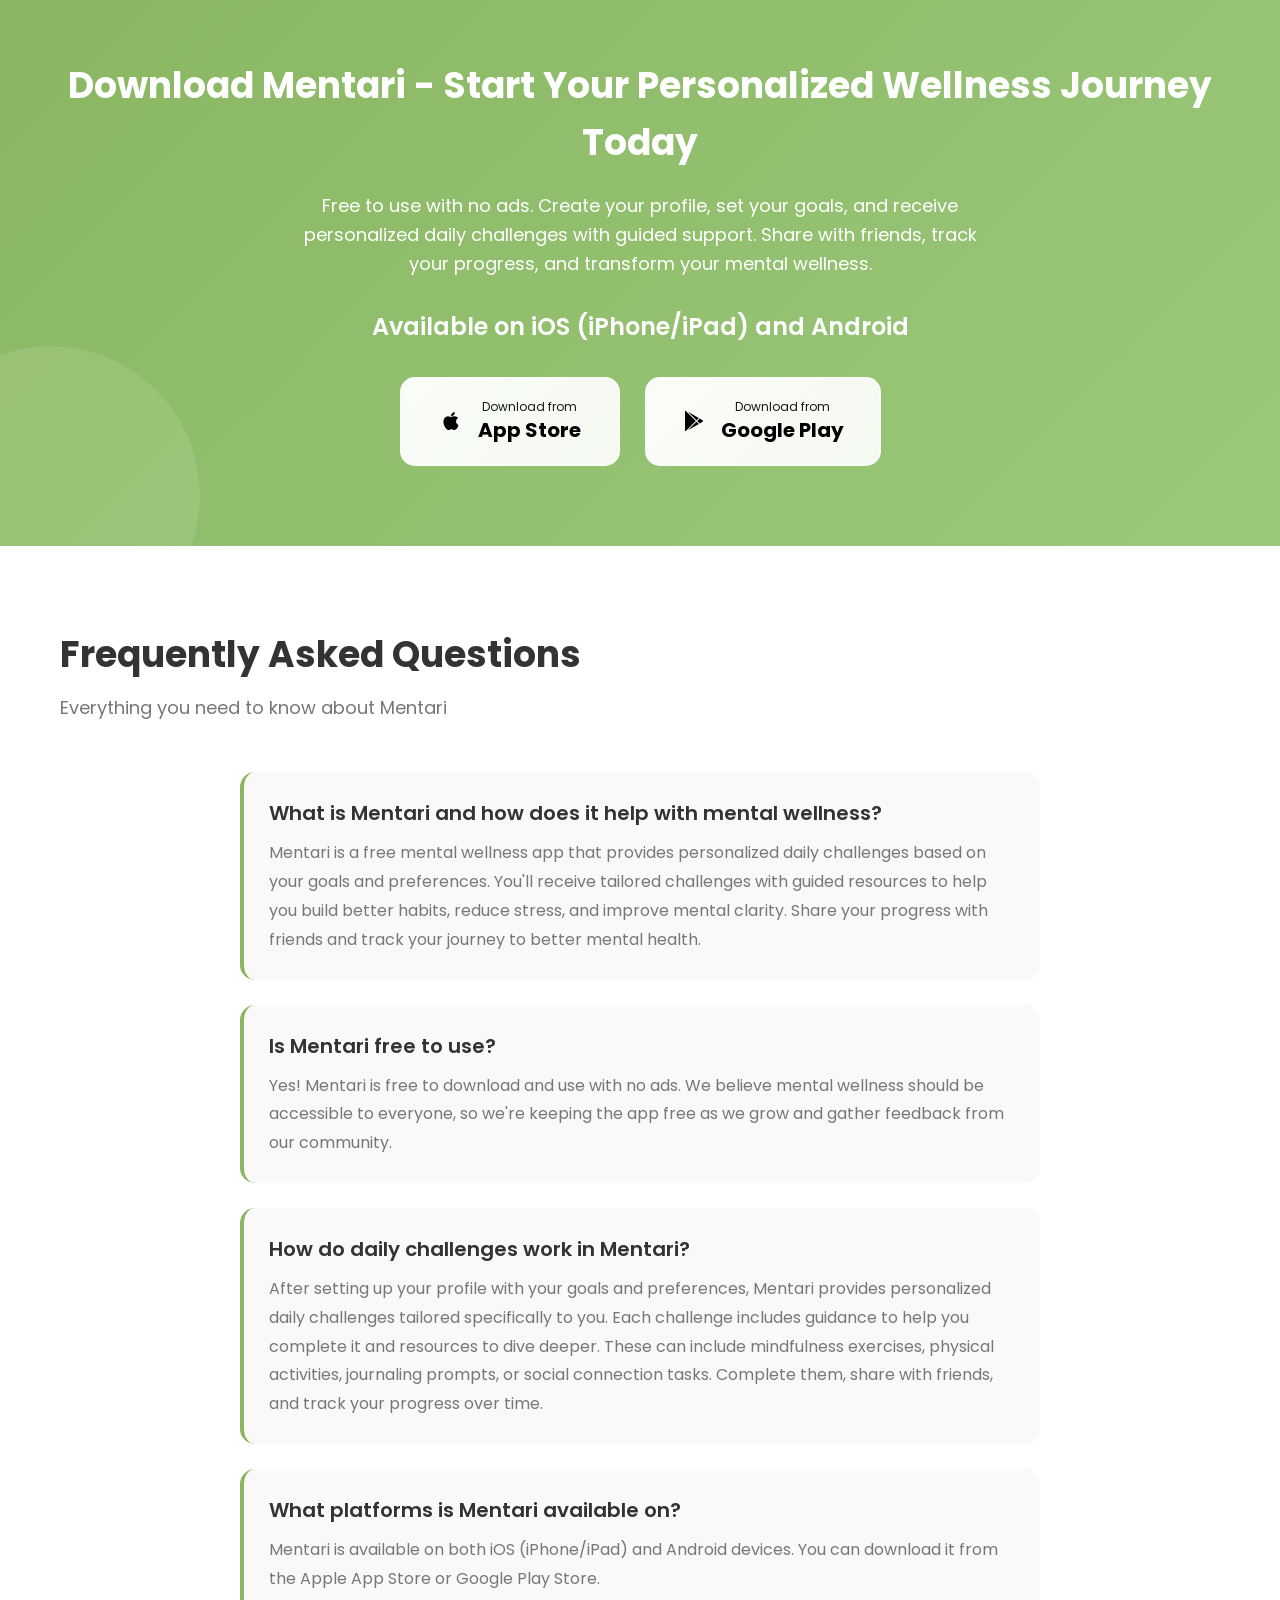
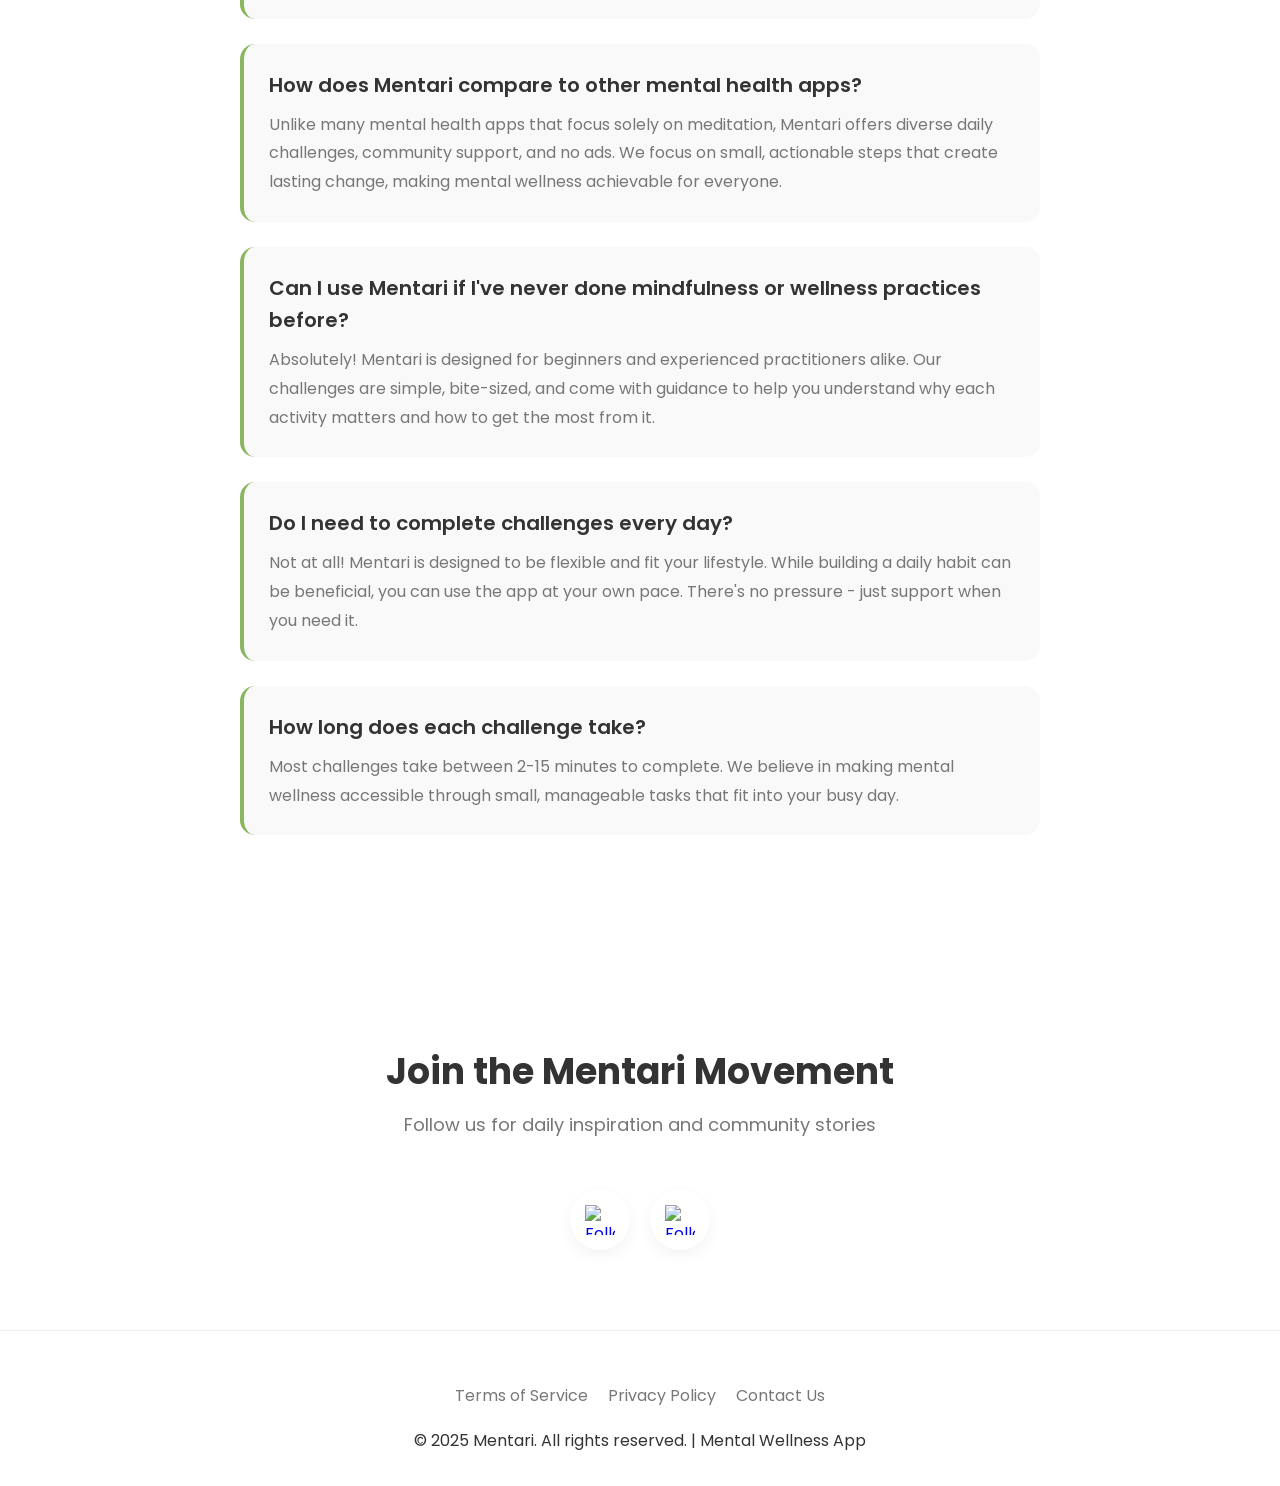
==== commit 0cf077d1: "Small refactors and make LLM and robot friendly" ====
--- a/index.html
+++ b/index.html
@@ -4,26 +4,33 @@
 <head>
     <meta charset="UTF-8">
     <meta name="viewport" content="width=device-width, initial-scale=1.0">
-    <title>Mentari - Daily Mental Wellness App for Mindfulness & Habit Building</title>
-    <meta name="description" content="Mentari is a free mental wellness app that helps you build better habits, boost clarity, and improve your mood with daily challenges. Join the community and start your journey today!">
-    <meta name="keywords" content="mental wellness app, mindfulness challenges, daily wellness, habit tracker, mental health, free wellness app, self-care, mental clarity, community support, mental fitness">
+    <title>Mentari - Free Mental Wellness App | Personalized Daily Challenges & Progress Tracking</title>
+    <meta name="description" content="Download Mentari: Free mental wellness app with personalized daily challenges based on your goals. Get guided support, share with friends, and track your progress. No ads. Available on iOS & Android.">
+    <meta name="keywords" content="mental wellness app, mindfulness app free, daily mental health challenges, free wellness app, habit tracker mental health, stress relief app, free mindfulness app, mental fitness tracker, anxiety relief app, self-care app free, mental health app no subscription, wellness app android ios, meditation alternative, mental health support app, free therapy app alternative">
     <meta name="author" content="Mentari Team">
     <link rel="canonical" href="https://www.mentari.app/">
     <link rel="icon" href="https://mentaridevsite.blob.core.windows.net/public/images/logo.png" type="image/png">
+    <!-- Robots and Sitemap -->
+    <meta name="robots" content="index, follow, max-image-preview:large, max-snippet:-1, max-video-preview:-1">
+    <link rel="sitemap" type="application/xml" title="Sitemap" href="https://www.mentari.app/sitemap.xml">
     <link rel="preconnect" href="https://fonts.googleapis.com">
     <link rel="preconnect" href="https://fonts.gstatic.com" crossorigin>
     <link href="https://fonts.googleapis.com/css2?family=Poppins:wght@300;400;500;600;700&display=swap" rel="stylesheet">
     <!-- Open Graph Meta Tags for Social Sharing -->
-    <meta property="og:title" content="Mentari - Mental Wellness Through Daily Challenges">
-    <meta property="og:description" content="Discover Mentari, the free mental health app with daily wellness tasks, habit tracking, and a supportive community. Small challenges. Big change.">
+    <meta property="og:title" content="Mentari - Free Mental Wellness App with Daily Challenges">
+    <meta property="og:description" content="Download Mentari: Free mental wellness app with personalized daily challenges based on your goals. Get guided support, share with friends, track progress. No ads. iOS & Android.">
     <meta property="og:image" content="https://mentaridevsite.blob.core.windows.net/public/images/logo.png">
     <meta property="og:url" content="https://www.mentari.app/">
     <meta property="og:type" content="website">
+    <meta property="og:site_name" content="Mentari">
+    <meta property="og:locale" content="en_US">
     <!-- Twitter Card -->
     <meta name="twitter:card" content="summary_large_image">
     <meta name="twitter:title" content="Mentari - Free Mental Wellness App">
-    <meta name="twitter:description" content="Build mindfulness habits and track your progress with Mentari. Daily tasks. Community support. 100% free.">
+    <meta name="twitter:description" content="Free mental wellness app with personalized daily challenges. Get guided support, share with friends, track your progress. No ads. iOS & Android.">
     <meta name="twitter:image" content="https://mentaridevsite.blob.core.windows.net/public/images/logo.png">
+    <meta name="twitter:site" content="@mentari.app">
+    <meta name="twitter:creator" content="@mentari.app">
     <style>
         :root {
             --primary-color: #8ab661;
@@ -133,6 +140,43 @@
             box-shadow: 0 4px 15px rgba(138, 182, 97, 0.3);
         }
 
+        /* Large Download Buttons */
+        .download-btn-large {
+            display: inline-flex;
+            align-items: center;
+            gap: 15px;
+            padding: 18px 35px;
+            border-radius: 15px;
+            text-decoration: none;
+            transition: all 0.3s ease;
+            border: 2px solid rgba(255, 255, 255, 0.3);
+            backdrop-filter: blur(10px);
+            min-width: 220px;
+            justify-content: center;
+        }
+
+        .ios-btn {
+            background: linear-gradient(135deg, rgba(255, 255, 255, 0.95) 0%, rgba(255, 255, 255, 0.9) 100%);
+            color: #000;
+        }
+
+        .ios-btn:hover {
+            background: linear-gradient(135deg, rgba(255, 255, 255, 1) 0%, rgba(255, 255, 255, 0.95) 100%);
+            transform: translateY(-5px);
+            box-shadow: 0 10px 30px rgba(0, 0, 0, 0.2);
+        }
+
+        .android-btn {
+            background: linear-gradient(135deg, rgba(255, 255, 255, 0.95) 0%, rgba(255, 255, 255, 0.9) 100%);
+            color: #000;
+        }
+
+        .android-btn:hover {
+            background: linear-gradient(135deg, rgba(255, 255, 255, 1) 0%, rgba(255, 255, 255, 0.95) 100%);
+            transform: translateY(-5px);
+            box-shadow: 0 10px 30px rgba(0, 0, 0, 0.2);
+        }
+
         /* Hero Section */
         .hero {
             display: flex;
@@ -268,9 +312,22 @@
 
         .features-grid {
             display: grid;
-            grid-template-columns: repeat(auto-fit, minmax(300px, 1fr));
+            grid-template-columns: repeat(2, 1fr);
             gap: 30px;
             margin-top: 3em;
+            max-width: 1000px;
+            margin-left: auto;
+            margin-right: auto;
+        }
+
+        .how-it-works-grid {
+            display: grid;
+            grid-template-columns: repeat(3, 1fr);
+            gap: 40px;
+            margin-top: 3em;
+            max-width: 1100px;
+            margin-left: auto;
+            margin-right: auto;
         }
 
         .feature-item {
@@ -293,11 +350,17 @@
             display: flex;
             align-items: center;
             justify-content: center;
-            background-color: rgba(138, 182, 97, 0.1);
-            border-radius: 50%;
-        }
-
-        .feature-icon img {
+            background: linear-gradient(135deg, rgba(138, 182, 97, 0.1) 0%, rgba(155, 201, 124, 0.15) 100%);
+            border-radius: 20px;
+            transition: all 0.3s ease;
+        }
+
+        .feature-item:hover .feature-icon {
+            background: linear-gradient(135deg, rgba(138, 182, 97, 0.15) 0%, rgba(155, 201, 124, 0.2) 100%);
+            transform: scale(1.05);
+        }
+
+        .feature-icon svg {
             width: 40px;
             height: 40px;
         }
@@ -508,6 +571,51 @@
             margin-top: 15px;
         }
 
+        /* Floating CTA Button */
+        .floating-cta {
+            position: fixed;
+            bottom: 30px;
+            right: 30px;
+            z-index: 999;
+            display: none;
+        }
+
+        .floating-cta.show {
+            display: block;
+            animation: fadeInUp 0.5s ease;
+        }
+
+        @keyframes fadeInUp {
+            from {
+                opacity: 0;
+                transform: translateY(20px);
+            }
+            to {
+                opacity: 1;
+                transform: translateY(0);
+            }
+        }
+
+        .floating-cta-btn {
+            background: linear-gradient(135deg, var(--primary-color) 0%, var(--secondary-color) 100%);
+            color: white;
+            padding: 15px 30px;
+            border-radius: 50px;
+            font-weight: 600;
+            font-size: 16px;
+            border: none;
+            cursor: pointer;
+            box-shadow: 0 10px 30px rgba(138, 182, 97, 0.4);
+            transition: all 0.3s ease;
+            text-decoration: none;
+            display: inline-block;
+        }
+
+        .floating-cta-btn:hover {
+            transform: translateY(-5px);
+            box-shadow: 0 15px 40px rgba(138, 182, 97, 0.5);
+        }
+
         /* Mobile Responsiveness */
         @media (max-width: 992px) {
             .hero {
@@ -534,7 +642,16 @@
                 max-width: 400px;
             }
 
-            .features-grid,
+            .features-grid {
+                grid-template-columns: repeat(2, 1fr);
+                gap: 20px;
+            }
+
+            .how-it-works-grid {
+                grid-template-columns: repeat(3, 1fr);
+                gap: 30px;
+            }
+            
             .testimonials-grid {
                 grid-template-columns: repeat(auto-fit, minmax(250px, 1fr));
             }
@@ -564,16 +681,145 @@
                 font-size: 28px;
             }
 
+            .features-grid {
+                grid-template-columns: 1fr;
+                gap: 20px;
+            }
+
+            .how-it-works-grid {
+                grid-template-columns: 1fr;
+                gap: 30px;
+            }
+
             .feature-item,
             .testimonial-item {
                 padding: 20px;
             }
+
+            .floating-cta {
+                bottom: 20px;
+                right: 20px;
+            }
+
+            .floating-cta-btn {
+                padding: 12px 24px;
+                font-size: 14px;
+            }
         }
     </style>
+    <!-- Structured Data for SEO and AI Search Engines -->
+    <script type="application/ld+json">
+    {
+        "@context": "https://schema.org",
+        "@type": "SoftwareApplication",
+        "name": "Mentari",
+        "applicationCategory": "HealthApplication",
+        "operatingSystem": "iOS, Android",
+        "offers": {
+            "@type": "Offer",
+            "price": "0",
+            "priceCurrency": "USD"
+        },
+        "aggregateRating": {
+            "@type": "AggregateRating",
+            "ratingValue": "4.9",
+            "ratingCount": "150",
+            "bestRating": "5",
+            "worstRating": "4"
+        },
+        "description": "Mentari is a free mental wellness app that provides personalized daily challenges based on your goals. Build better habits, boost clarity, and improve your mood with tailored support and guided resources. Share progress with friends and track your journey.",
+        "image": "https://mentaridevsite.blob.core.windows.net/public/images/logo.png",
+        "url": "https://www.mentari.app/",
+        "author": {
+            "@type": "Organization",
+            "name": "Mentari Team"
+        },
+        "downloadUrl": [
+            "https://apps.apple.com/hu/app/mentari-app/id6744032222",
+            "https://play.google.com/store/apps/details?id=app.mentari.mentari"
+        ],
+        "screenshot": "https://mentaridevsite.blob.core.windows.net/public/images/logo.png"
+    }
+    </script>
+    <script type="application/ld+json">
+    {
+        "@context": "https://schema.org",
+        "@type": "Organization",
+        "name": "Mentari",
+        "url": "https://www.mentari.app/",
+        "logo": "https://mentaridevsite.blob.core.windows.net/public/images/logo.png",
+        "description": "Mental wellness through daily challenges",
+        "sameAs": [
+            "https://www.instagram.com/mentari.app/",
+            "https://www.tiktok.com/@mentari.app"
+        ],
+        "contactPoint": {
+            "@type": "ContactPoint",
+            "email": "support@mentari.app",
+            "contactType": "Customer Support"
+        }
+    }
+    </script>
+    <script type="application/ld+json">
+    {
+        "@context": "https://schema.org",
+        "@type": "FAQPage",
+        "mainEntity": [
+            {
+                "@type": "Question",
+                "name": "What is Mentari and how does it help with mental wellness?",
+                "acceptedAnswer": {
+                    "@type": "Answer",
+                    "text": "Mentari is a free mental wellness app that provides personalized daily challenges based on your goals and preferences. You receive tailored challenges with guided resources to help you build better habits, reduce stress, and improve mental clarity. Share your progress with friends and track your journey to better mental health."
+                }
+            },
+            {
+                "@type": "Question",
+                "name": "Is Mentari free to use?",
+                "acceptedAnswer": {
+                    "@type": "Answer",
+                    "text": "Yes! Mentari is free to download and use. There are no hidden costs or ads. We believe mental wellness should be accessible to everyone, so we're keeping the app free during our growth phase."
+                }
+            },
+            {
+                "@type": "Question",
+                "name": "How do daily challenges work in Mentari?",
+                "acceptedAnswer": {
+                    "@type": "Answer",
+                    "text": "After setting up your profile with your goals and preferences, Mentari provides personalized daily challenges tailored specifically to you. Each challenge includes guidance to help you complete it and resources to dive deeper. Complete challenges, share them with friends, and track your progress over time."
+                }
+            },
+            {
+                "@type": "Question",
+                "name": "What platforms is Mentari available on?",
+                "acceptedAnswer": {
+                    "@type": "Answer",
+                    "text": "Mentari is available on both iOS (iPhone/iPad) and Android devices. You can download it from the Apple App Store or Google Play Store."
+                }
+            },
+            {
+                "@type": "Question",
+                "name": "How does Mentari compare to other mental health apps?",
+                "acceptedAnswer": {
+                    "@type": "Answer",
+                    "text": "Unlike many mental health apps that require subscriptions or focus solely on meditation, Mentari offers a holistic approach with diverse daily challenges, community support, and complete freedom - all 100% free. We focus on small, actionable steps that create lasting change."
+                }
+            },
+            {
+                "@type": "Question",
+                "name": "Can I use Mentari if I've never done mindfulness or wellness practices before?",
+                "acceptedAnswer": {
+                    "@type": "Answer",
+                    "text": "Absolutely! Mentari is designed for beginners and experienced practitioners alike. Our challenges are simple, bite-sized, and come with guidance to help you understand why each activity matters and how to get the most from it."
+                }
+            }
+        ]
+    }
+    </script>
     <script>
         // App Store Links
-        const APP_STORE_LINK = "#download-app-store"; // Replace with your App Store link
-        const GOOGLE_PLAY_LINK = "#download-google-play"; // Replace with your Google Play link
+        const APP_STORE_LINK = "https://apps.apple.com/hu/app/mentari-app/id6744032222"; // Replace with your App Store link
+        const GOOGLE_PLAY_LINK = "https://play.google.com/store/apps/details?id=app.mentari.mentari"; // Replace with your Google Play link
     </script>
 </head>
 
@@ -595,9 +841,9 @@
             </div>
             <nav>
                 <a href="#home">Home</a>
+                <a href="#how-it-works">How It Works</a>
                 <a href="#features">Features</a>
-                <a href="#stories">Success Stories</a>
-                <a href="#community">Community</a>
+                <a href="#faq">FAQ</a>
                 <a href="#download">
                     <button class="btn-get-started" aria-label="Download the Mentari App">Get Started</button>
                 </a>
@@ -657,19 +903,70 @@
 
     <section id="home" class="hero">
         <div class="hero-content">
-            <h1><strong>Boost Your Mental Health</strong> with <span>Daily Wellness Challenges</span></h1>
-            <p>Mentari is the free mental wellness app that helps you build better habits, reduce stress, and improve clarity with fun, bite-sized tasks. Designed for real life, backed by community support.</p>
+            <h1><strong>Improve Your Mental Health</strong> with <br> <span>Personalized Daily Challenges</span></h1>
+            <p>Mentari is a free mental wellness app that creates personalized challenges based on your goals and preferences. Build better habits, reduce stress, and boost mental clarity with tailored support and guided resources. Share your progress with friends and track your journey.</p>
             <div class="app-badges">
-                <a href="javascript:void(0)" onclick="window.location.href=APP_STORE_LINK" class="badge-link" aria-label="Download Mentari on the App Store">
-                    <img src="./images/apple-download-button.png" alt="Download on the App Store" class="app-badge" style="height: 50px;">
+                <a href="javascript:void(0)" onclick="window.location.href=APP_STORE_LINK" class="badge-link" aria-label="Download Mentari free mental wellness app on the Apple App Store for iPhone and iPad">
+                    <img src="./images/apple-download-button.png" alt="Download Mentari mental wellness app on the Apple App Store for iOS" class="app-badge" style="height: 50px;">
                 </a>
-                <a href="javascript:void(0)" onclick="window.location.href=GOOGLE_PLAY_LINK" class="badge-link" aria-label="Download Mentari on Google Play">
-                    <img src="./images/google-download-button.png" alt="Get it on Google Play" class="app-badge" style="height: 50px;">
+                <a href="javascript:void(0)" onclick="window.location.href=GOOGLE_PLAY_LINK" class="badge-link" aria-label="Download Mentari free mental wellness app on Google Play Store for Android">
+                    <img src="./images/google-download-button.png" alt="Get Mentari mental health app on Google Play Store for Android" class="app-badge" style="height: 50px;">
                 </a>
             </div>
         </div>
         <div class="hero-image">
-            <img src="https://png.pngtree.com/png-clipart/20211017/original/pngtree-mental-health-problems-flat-illustration-green-png-image_6855446.png" alt="Illustration representing mental clarity and mindfulness">
+            <img src="https://png.pngtree.com/png-clipart/20211017/original/pngtree-mental-health-problems-flat-illustration-green-png-image_6855446.png" alt="Person meditating and achieving mental clarity - Mentari mental wellness app illustration">
+        </div>
+    </section>
+
+    <!-- Social Proof Section 
+    <section class="social-proof" style="text-align: center; padding: 2em; background-color: white; border-bottom: 1px solid #eee;">
+        <div class="container">
+            <div style="display: flex; justify-content: center; gap: 60px; flex-wrap: wrap;">
+                <div>
+                    <div style="font-size: 48px; font-weight: 700; color: var(--primary-color);">1K+</div>
+                    <div style="color: var(--gray-text); font-weight: 500;">Active Users</div>
+                </div>
+                <div>
+                    <div style="font-size: 48px; font-weight: 700; color: var(--primary-color);">4.9★</div>
+                    <div style="color: var(--gray-text); font-weight: 500;">Average Rating</div>
+                </div>
+                <div>
+                    <div style="font-size: 48px; font-weight: 700; color: var(--primary-color);">10K+</div>
+                    <div style="color: var(--gray-text); font-weight: 500;">Challenges Completed</div>
+                </div>
+                <div>
+                    <div style="font-size: 48px; font-weight: 700; color: var(--primary-color);">No Ads</div>
+                    <div style="color: var(--gray-text); font-weight: 500;">Clean Experience</div>
+                </div>
+            </div>
+        </div>
+    </section>
+    -->
+
+    <!-- How It Works Section -->
+    <section id="how-it-works" class="how-it-works" style="padding: 5em 2em; background: linear-gradient(135deg, #f9f9f9 0%, #e8f0e0 100%);">
+        <div class="container">
+            <h2 class="section-title">How Mentari Works</h2>
+            <p class="section-subtitle">Get started in 3 simple steps and begin your personalized mental wellness journey</p>
+            
+            <div class="how-it-works-grid">
+                <div style="text-align: center;">
+                    <div style="width: 80px; height: 80px; margin: 0 auto 20px; background-color: var(--primary-color); border-radius: 50%; display: flex; align-items: center; justify-content: center; color: white; font-size: 36px; font-weight: 700;">1</div>
+                    <h3 style="font-size: 22px; margin-bottom: 15px; color: var(--dark-text);">Set Up Your Profile</h3>
+                    <p style="color: var(--gray-text);">Download Mentari and create your personalized profile. Tell us about your mental wellness goals and preferences so we can tailor challenges specifically for you.</p>
+                </div>
+                <div style="text-align: center;">
+                    <div style="width: 80px; height: 80px; margin: 0 auto 20px; background-color: var(--primary-color); border-radius: 50%; display: flex; align-items: center; justify-content: center; color: white; font-size: 36px; font-weight: 700;">2</div>
+                    <h3 style="font-size: 22px; margin-bottom: 15px; color: var(--dark-text);">Get Personalized Challenges</h3>
+                    <p style="color: var(--gray-text);">Receive daily challenges matched to your goals and preferences. Get step-by-step guidance and access helpful resources to dive deeper into each challenge.</p>
+                </div>
+                <div style="text-align: center;">
+                    <div style="width: 80px; height: 80px; margin: 0 auto 20px; background-color: var(--primary-color); border-radius: 50%; display: flex; align-items: center; justify-content: center; color: white; font-size: 36px; font-weight: 700;">3</div>
+                    <h3 style="font-size: 22px; margin-bottom: 15px; color: var(--dark-text);">Share & Track Progress</h3>
+                    <p style="color: var(--gray-text);">Complete challenges and share your achievements with friends. Track your progress over time, build streaks, and watch your mental wellness improve.</p>
+                </div>
+            </div>
         </div>
     </section>
 
@@ -681,37 +978,55 @@
             <div class="features-grid">
                 <div class="feature-item">
                     <div class="feature-icon">
-                        <img src="https://img.icons8.com/fluency/48/000000/task.png" alt="Daily Challenge Icon">
+                        <svg viewBox="0 0 24 24" fill="none" xmlns="http://www.w3.org/2000/svg">
+                            <path d="M9 11L12 14L22 4" stroke="#8ab661" stroke-width="2" stroke-linecap="round" stroke-linejoin="round"/>
+                            <path d="M21 12V19C21 19.5304 20.7893 20.0391 20.4142 20.4142C20.0391 20.7893 19.5304 21 19 21H5C4.46957 21 3.96086 20.7893 3.58579 20.4142C3.21071 20.0391 3 19.5304 3 19V5C3 4.46957 3.21071 3.96086 3.58579 3.58579C3.96086 3.21071 4.46957 3 5 3H16" stroke="#8ab661" stroke-width="2" stroke-linecap="round" stroke-linejoin="round"/>
+                        </svg>
                     </div>
-                    <h3>Daily Mental Wellness Challenges</h3>
-                    <p>Short, simple activities to reduce stress, increase positivity, and promote mindfulness. Choose tasks that fit your goals and energy.</p>
+                    <h3>Personalized Daily Challenges</h3>
+                    <p>Receive challenges tailored to your mental wellness goals and preferences. Each challenge is evidence-based and designed to reduce stress, boost positivity, and cultivate mindfulness. Get step-by-step guidance and resources to help you succeed.</p>
                     <span class="premium-badge">Mindfulness</span>
                     <span class="premium-badge">Healthy Habits</span>
                 </div>
                 <div class="feature-item">
                     <div class="feature-icon">
-                        <img src="https://img.icons8.com/fluency/48/000000/conference-call.png" alt="Community Icon">
+                        <svg viewBox="0 0 24 24" fill="none" xmlns="http://www.w3.org/2000/svg">
+                            <path d="M17 21V19C17 17.9391 16.5786 16.9217 15.8284 16.1716C15.0783 15.4214 14.0609 15 13 15H5C3.93913 15 2.92172 15.4214 2.17157 16.1716C1.42143 16.9217 1 17.9391 1 19V21" stroke="#8ab661" stroke-width="2" stroke-linecap="round" stroke-linejoin="round"/>
+                            <circle cx="9" cy="7" r="4" stroke="#8ab661" stroke-width="2" stroke-linecap="round" stroke-linejoin="round"/>
+                            <path d="M23 21V19C22.9993 18.1137 22.7044 17.2528 22.1614 16.5523C21.6184 15.8519 20.8581 15.3516 20 15.13" stroke="#8ab661" stroke-width="2" stroke-linecap="round" stroke-linejoin="round"/>
+                            <path d="M16 3.13C16.8604 3.35031 17.623 3.85071 18.1676 4.55232C18.7122 5.25392 19.0078 6.11683 19.0078 7.005C19.0078 7.89318 18.7122 8.75608 18.1676 9.45769C17.623 10.1593 16.8604 10.6597 16 10.88" stroke="#8ab661" stroke-width="2" stroke-linecap="round" stroke-linejoin="round"/>
+                        </svg>
                     </div>
-                    <h3>Community Support</h3>
-                    <p>Celebrate wins with others, share completed challenges, and stay encouraged by seeing progress from like-minded people.</p>
+                    <h3>Share with Friends & Community</h3>
+                    <p>Share your challenge completions and achievements with friends. Connect with others on their mental wellness journey, celebrate wins together, and find motivation through community support. You're never alone in your mental health goals.</p>
                     <span class="premium-badge">Motivation</span>
                     <span class="premium-badge">Connection</span>
                 </div>
                 <div class="feature-item">
                     <div class="feature-icon">
-                        <img src="https://img.icons8.com/?size=100&id=CnsAhdkyB9wu&format=png&color=000000" alt="Progress Icon">
+                        <svg viewBox="0 0 24 24" fill="none" xmlns="http://www.w3.org/2000/svg">
+                            <path d="M18 20V10" stroke="#8ab661" stroke-width="2" stroke-linecap="round" stroke-linejoin="round"/>
+                            <path d="M12 20V4" stroke="#8ab661" stroke-width="2" stroke-linecap="round" stroke-linejoin="round"/>
+                            <path d="M6 20V14" stroke="#8ab661" stroke-width="2" stroke-linecap="round" stroke-linejoin="round"/>
+                        </svg>
                     </div>
-                    <h3>Track Your Mental Fitness</h3>
-                    <p>Visual tools like XP points, streak counters, and challenge history help you stay consistent and proud of your personal growth.</p>
+                    <h3>Track Your Progress</h3>
+                    <p>Watch your mental wellness improve with intuitive progress tracking. Monitor your challenge completions, maintain daily streaks, and visualize your growth over time. Stay motivated as you see the positive impact of your daily efforts.</p>
                     <span class="premium-badge">Progress</span>
                     <span class="premium-badge">Consistency</span>
                 </div>
                 <div class="feature-item">
                     <div class="feature-icon">
-                        <img src="https://img.icons8.com/fluency/48/000000/document.png" alt="Resources Icon">
+                        <svg viewBox="0 0 24 24" fill="none" xmlns="http://www.w3.org/2000/svg">
+                            <path d="M4 19.5C4 18.837 4.26339 18.2011 4.73223 17.7322C5.20107 17.2634 5.83696 17 6.5 17H20" stroke="#8ab661" stroke-width="2" stroke-linecap="round" stroke-linejoin="round"/>
+                            <path d="M6.5 2H20V22H6.5C5.83696 22 5.20107 21.7366 4.73223 21.2678C4.26339 20.7989 4 20.163 4 19.5V4.5C4 3.83696 4.26339 3.20107 4.73223 2.73223C5.20107 2.26339 5.83696 2 6.5 2Z" stroke="#8ab661" stroke-width="2" stroke-linecap="round" stroke-linejoin="round"/>
+                            <path d="M12 6H16" stroke="#8ab661" stroke-width="2" stroke-linecap="round" stroke-linejoin="round"/>
+                            <path d="M12 10H16" stroke="#8ab661" stroke-width="2" stroke-linecap="round" stroke-linejoin="round"/>
+                            <path d="M12 14H16" stroke="#8ab661" stroke-width="2" stroke-linecap="round" stroke-linejoin="round"/>
+                        </svg>
                     </div>
-                    <h3>Helpful Guided Resources</h3>
-                    <p>Access articles, audio clips, expert tips, and more. Learn why each task works and how to make the most of your mental wellness practice.</p>
+                    <h3>Guided Resources & Support</h3>
+                    <p>Get help completing each challenge with step-by-step guidance. Deep dive into any challenge with curated resources including articles, expert tips, and wellness insights. Understand the science and maximize your mental wellness practice.</p>
                     <span class="premium-badge">Guidance</span>
                     <span class="premium-badge">Learning</span>
                 </div>
@@ -721,18 +1036,78 @@
 
     <section id="stories" class="testimonials">
         <div class="container">
-            <h2 class="section-title">Success Stories</h2>
-            <p class="section-subtitle">See how Mentari helps people like you feel better, think clearer, and live happier</p>
+            <h2 class="section-title">What Users Are Saying</h2>
+            <p class="section-subtitle">Real feedback from people using Mentari</p>
 
             <div class="testimonials-grid">
                 <div class="testimonial-item">
-                    <p class="testimonial-text">I was feeling low until I took on a challenge to do 10 pushups in the street. It sounded silly, but that moment shifted something in me. I've been chasing that feeling every day since. Thank you, Mentari.</p>
+                    <p class="testimonial-text">"I was struggling with low mood and anxiety until I tried Mentari's daily challenges. A simple challenge to do 10 pushups outside shifted my entire perspective. That small action improved my mental health more than I expected. I've been building better habits every day since. This mental wellness app truly changed my life."</p>
+                    <div style="margin-top: 15px; color: var(--accent-color); font-weight: 600; display: flex; align-items: center; gap: 8px;">
+                        <span style="display: flex; gap: 2px;">
+                            <svg width="18" height="18" viewBox="0 0 24 24" fill="#f8a062" xmlns="http://www.w3.org/2000/svg">
+                                <path d="M12 2L15.09 8.26L22 9.27L17 14.14L18.18 21.02L12 17.77L5.82 21.02L7 14.14L2 9.27L8.91 8.26L12 2Z"/>
+                            </svg>
+                            <svg width="18" height="18" viewBox="0 0 24 24" fill="#f8a062" xmlns="http://www.w3.org/2000/svg">
+                                <path d="M12 2L15.09 8.26L22 9.27L17 14.14L18.18 21.02L12 17.77L5.82 21.02L7 14.14L2 9.27L8.91 8.26L12 2Z"/>
+                            </svg>
+                            <svg width="18" height="18" viewBox="0 0 24 24" fill="#f8a062" xmlns="http://www.w3.org/2000/svg">
+                                <path d="M12 2L15.09 8.26L22 9.27L17 14.14L18.18 21.02L12 17.77L5.82 21.02L7 14.14L2 9.27L8.91 8.26L12 2Z"/>
+                            </svg>
+                            <svg width="18" height="18" viewBox="0 0 24 24" fill="#f8a062" xmlns="http://www.w3.org/2000/svg">
+                                <path d="M12 2L15.09 8.26L22 9.27L17 14.14L18.18 21.02L12 17.77L5.82 21.02L7 14.14L2 9.27L8.91 8.26L12 2Z"/>
+                            </svg>
+                            <svg width="18" height="18" viewBox="0 0 24 24" fill="#f8a062" xmlns="http://www.w3.org/2000/svg">
+                                <path d="M12 2L15.09 8.26L22 9.27L17 14.14L18.18 21.02L12 17.77L5.82 21.02L7 14.14L2 9.27L8.91 8.26L12 2Z"/>
+                            </svg>
+                        </span>
+                        <span>5.0</span>
+                    </div>
                 </div>
                 <div class="testimonial-item">
-                    <p class="testimonial-text">I never thought I could quit smoking. But one small challenge led to another, and now I've been smoke-free for six months. This app saved my life.</p>
+                    <p class="testimonial-text">"As someone battling addiction, I never believed I could quit smoking. Mentari's approach with small, manageable mental health challenges made all the difference. Six months smoke-free now! This app genuinely saved my life and improved my mental wellness beyond what I thought possible."</p>
+                    <div style="margin-top: 15px; color: var(--accent-color); font-weight: 600; display: flex; align-items: center; gap: 8px;">
+                        <span style="display: flex; gap: 2px;">
+                            <svg width="18" height="18" viewBox="0 0 24 24" fill="#f8a062" xmlns="http://www.w3.org/2000/svg">
+                                <path d="M12 2L15.09 8.26L22 9.27L17 14.14L18.18 21.02L12 17.77L5.82 21.02L7 14.14L2 9.27L8.91 8.26L12 2Z"/>
+                            </svg>
+                            <svg width="18" height="18" viewBox="0 0 24 24" fill="#f8a062" xmlns="http://www.w3.org/2000/svg">
+                                <path d="M12 2L15.09 8.26L22 9.27L17 14.14L18.18 21.02L12 17.77L5.82 21.02L7 14.14L2 9.27L8.91 8.26L12 2Z"/>
+                            </svg>
+                            <svg width="18" height="18" viewBox="0 0 24 24" fill="#f8a062" xmlns="http://www.w3.org/2000/svg">
+                                <path d="M12 2L15.09 8.26L22 9.27L17 14.14L18.18 21.02L12 17.77L5.82 21.02L7 14.14L2 9.27L8.91 8.26L12 2Z"/>
+                            </svg>
+                            <svg width="18" height="18" viewBox="0 0 24 24" fill="#f8a062" xmlns="http://www.w3.org/2000/svg">
+                                <path d="M12 2L15.09 8.26L22 9.27L17 14.14L18.18 21.02L12 17.77L5.82 21.02L7 14.14L2 9.27L8.91 8.26L12 2Z"/>
+                            </svg>
+                            <svg width="18" height="18" viewBox="0 0 24 24" fill="#f8a062" xmlns="http://www.w3.org/2000/svg">
+                                <path d="M12 2L15.09 8.26L22 9.27L17 14.14L18.18 21.02L12 17.77L5.82 21.02L7 14.14L2 9.27L8.91 8.26L12 2Z"/>
+                            </svg>
+                        </span>
+                        <span>5.0</span>
+                    </div>
                 </div>
                 <div class="testimonial-item">
-                    <p class="testimonial-text">The guided mindfulness tasks brought me calm during chaos. I knew the theory, but Mentari gave me the nudge to actually *do* the things that helped.</p>
+                    <p class="testimonial-text">"During my most stressful period, Mentari's guided mindfulness challenges brought peace and mental clarity. I knew the theory of meditation and self-care, but this app gave me the structure and motivation to actually practice daily wellness habits. Best mental health app I've found."</p>
+                    <div style="margin-top: 15px; color: var(--accent-color); font-weight: 600; display: flex; align-items: center; gap: 8px;">
+                        <span style="display: flex; gap: 2px;">
+                            <svg width="18" height="18" viewBox="0 0 24 24" fill="#f8a062" xmlns="http://www.w3.org/2000/svg">
+                                <path d="M12 2L15.09 8.26L22 9.27L17 14.14L18.18 21.02L12 17.77L5.82 21.02L7 14.14L2 9.27L8.91 8.26L12 2Z"/>
+                            </svg>
+                            <svg width="18" height="18" viewBox="0 0 24 24" fill="#f8a062" xmlns="http://www.w3.org/2000/svg">
+                                <path d="M12 2L15.09 8.26L22 9.27L17 14.14L18.18 21.02L12 17.77L5.82 21.02L7 14.14L2 9.27L8.91 8.26L12 2Z"/>
+                            </svg>
+                            <svg width="18" height="18" viewBox="0 0 24 24" fill="#f8a062" xmlns="http://www.w3.org/2000/svg">
+                                <path d="M12 2L15.09 8.26L22 9.27L17 14.14L18.18 21.02L12 17.77L5.82 21.02L7 14.14L2 9.27L8.91 8.26L12 2Z"/>
+                            </svg>
+                            <svg width="18" height="18" viewBox="0 0 24 24" fill="#f8a062" xmlns="http://www.w3.org/2000/svg">
+                                <path d="M12 2L15.09 8.26L22 9.27L17 14.14L18.18 21.02L12 17.77L5.82 21.02L7 14.14L2 9.27L8.91 8.26L12 2Z"/>
+                            </svg>
+                            <svg width="18" height="18" viewBox="0 0 24 24" fill="#f8a062" xmlns="http://www.w3.org/2000/svg">
+                                <path d="M12 2L15.09 8.26L22 9.27L17 14.14L18.18 21.02L12 17.77L5.82 21.02L7 14.14L2 9.27L8.91 8.26L12 2Z"/>
+                            </svg>
+                        </span>
+                        <span>5.0</span>
+                    </div>
                 </div>
             </div>
         </div>
@@ -740,16 +1115,78 @@
 
     <section id="download" class="cta">
         <div class="container">
-            <h2>Download Mentari - Start Your Mental Wellness Journey Today</h2>
-            <p>It's 100% free. No ads. Just daily mental wellness support that fits your life.</p>
-            <p style="margin-bottom: 30px; font-size: 24px; font-weight: 600;">Available on iOS and Android</p>
-            <div style="display: flex; justify-content: center; gap: 20px; margin-top: 20px;">
-                <a href="javascript:void(0)" onclick="window.location.href=APP_STORE_LINK" class="btn btn-get-started" aria-label="Download Mentari for iOS">
-                    Download for iOS
+            <h2>Download Mentari - Start Your Personalized Wellness Journey Today</h2>
+            <p>Free to use with no ads. Create your profile, set your goals, and receive personalized daily challenges with guided support. Share with friends, track your progress, and transform your mental wellness.</p>
+            <p style="margin-bottom: 30px; font-size: 24px; font-weight: 600;">Available on iOS (iPhone/iPad) and Android</p>
+            <div style="display: flex; justify-content: center; gap: 25px; margin-top: 30px; flex-wrap: wrap;">
+                <a href="javascript:void(0)" onclick="window.location.href=APP_STORE_LINK" class="download-btn-large ios-btn" aria-label="Download free Mentari mental wellness app for iOS iPhone iPad from App Store">
+                    <svg width="24" height="24" viewBox="0 0 24 24" fill="currentColor" xmlns="http://www.w3.org/2000/svg">
+                        <path d="M17.05 20.28c-.98.95-2.05.88-3.08.4-1.09-.5-2.08-.48-3.24 0-1.44.62-2.2.44-3.06-.4C2.79 15.25 3.51 7.59 9.05 7.31c1.35.07 2.29.74 3.08.8 1.18-.24 2.31-.93 3.57-.84 1.51.12 2.65.72 3.4 1.8-3.12 1.87-2.38 5.98.48 7.13-.57 1.5-1.31 2.99-2.54 4.09l.01-.01zM12.03 7.25c-.15-2.23 1.66-4.07 3.74-4.25.29 2.58-2.34 4.5-3.74 4.25z"/>
+                    </svg>
+                    <div>
+                        <div style="font-size: 12px; opacity: 0.9;">Download from</div>
+                        <div style="font-size: 20px; font-weight: 700; margin-top: -2px;">App Store</div>
+                    </div>
                 </a>
-                <a href="javascript:void(0)" onclick="window.location.href=GOOGLE_PLAY_LINK" class="btn btn-get-started" aria-label="Download Mentari for Android">
-                    Download for Android
+                <a href="javascript:void(0)" onclick="window.location.href=GOOGLE_PLAY_LINK" class="download-btn-large android-btn" aria-label="Download free Mentari mental health app for Android from Google Play Store">
+                    <svg width="24" height="24" viewBox="0 0 24 24" fill="currentColor" xmlns="http://www.w3.org/2000/svg">
+                        <path d="M3.609 1.814L13.792 12 3.61 22.186a.996.996 0 0 1-.61-.92V2.734a1 1 0 0 1 .609-.92zm10.89 10.893l2.302 2.302-10.937 6.333 8.635-8.635zm3.199-3.198l2.807 1.626a1 1 0 0 1 0 1.73l-2.808 1.626L15.206 12l2.492-2.491zM5.864 2.658L16.802 8.99l-2.303 2.303-8.635-8.635z"/>
+                    </svg>
+                    <div>
+                        <div style="font-size: 12px; opacity: 0.9;">Download from</div>
+                        <div style="font-size: 20px; font-weight: 700; margin-top: -2px;">Google Play</div>
+                    </div>
                 </a>
+            </div>
+        </div>
+    </section>
+
+    <!-- FAQ Section -->
+    <section id="faq" class="faq" style="padding: 5em 2em; background-color: white;">
+        <div class="container">
+            <h2 class="section-title">Frequently Asked Questions</h2>
+            <p class="section-subtitle">Everything you need to know about Mentari</p>
+            
+            <div style="max-width: 800px; margin: 3em auto;">
+                <div class="faq-item" style="margin-bottom: 25px; padding: 25px; background-color: var(--light-bg); border-radius: 15px; border-left: 4px solid var(--primary-color);">
+                    <h3 style="font-size: 20px; margin-bottom: 10px; color: var(--dark-text); font-weight: 600;">What is Mentari and how does it help with mental wellness?</h3>
+                    <p style="color: var(--gray-text); line-height: 1.8;">Mentari is a free mental wellness app that provides personalized daily challenges based on your goals and preferences. You'll receive tailored challenges with guided resources to help you build better habits, reduce stress, and improve mental clarity. Share your progress with friends and track your journey to better mental health.</p>
+                </div>
+                
+                <div class="faq-item" style="margin-bottom: 25px; padding: 25px; background-color: var(--light-bg); border-radius: 15px; border-left: 4px solid var(--primary-color);">
+                    <h3 style="font-size: 20px; margin-bottom: 10px; color: var(--dark-text); font-weight: 600;">Is Mentari free to use?</h3>
+                    <p style="color: var(--gray-text); line-height: 1.8;">Yes! Mentari is free to download and use with no ads. We believe mental wellness should be accessible to everyone, so we're keeping the app free as we grow and gather feedback from our community.</p>
+                </div>
+                
+                <div class="faq-item" style="margin-bottom: 25px; padding: 25px; background-color: var(--light-bg); border-radius: 15px; border-left: 4px solid var(--primary-color);">
+                    <h3 style="font-size: 20px; margin-bottom: 10px; color: var(--dark-text); font-weight: 600;">How do daily challenges work in Mentari?</h3>
+                    <p style="color: var(--gray-text); line-height: 1.8;">After setting up your profile with your goals and preferences, Mentari provides personalized daily challenges tailored specifically to you. Each challenge includes guidance to help you complete it and resources to dive deeper. These can include mindfulness exercises, physical activities, journaling prompts, or social connection tasks. Complete them, share with friends, and track your progress over time.</p>
+                </div>
+                
+                <div class="faq-item" style="margin-bottom: 25px; padding: 25px; background-color: var(--light-bg); border-radius: 15px; border-left: 4px solid var(--primary-color);">
+                    <h3 style="font-size: 20px; margin-bottom: 10px; color: var(--dark-text); font-weight: 600;">What platforms is Mentari available on?</h3>
+                    <p style="color: var(--gray-text); line-height: 1.8;">Mentari is available on both iOS (iPhone/iPad) and Android devices. You can download it from the Apple App Store or Google Play Store.</p>
+                </div>
+                
+                <div class="faq-item" style="margin-bottom: 25px; padding: 25px; background-color: var(--light-bg); border-radius: 15px; border-left: 4px solid var(--primary-color);">
+                    <h3 style="font-size: 20px; margin-bottom: 10px; color: var(--dark-text); font-weight: 600;">How does Mentari compare to other mental health apps?</h3>
+                    <p style="color: var(--gray-text); line-height: 1.8;">Unlike many mental health apps that focus solely on meditation, Mentari offers diverse daily challenges, community support, and no ads. We focus on small, actionable steps that create lasting change, making mental wellness achievable for everyone.</p>
+                </div>
+                
+                <div class="faq-item" style="margin-bottom: 25px; padding: 25px; background-color: var(--light-bg); border-radius: 15px; border-left: 4px solid var(--primary-color);">
+                    <h3 style="font-size: 20px; margin-bottom: 10px; color: var(--dark-text); font-weight: 600;">Can I use Mentari if I've never done mindfulness or wellness practices before?</h3>
+                    <p style="color: var(--gray-text); line-height: 1.8;">Absolutely! Mentari is designed for beginners and experienced practitioners alike. Our challenges are simple, bite-sized, and come with guidance to help you understand why each activity matters and how to get the most from it.</p>
+                </div>
+
+                <div class="faq-item" style="margin-bottom: 25px; padding: 25px; background-color: var(--light-bg); border-radius: 15px; border-left: 4px solid var(--primary-color);">
+                    <h3 style="font-size: 20px; margin-bottom: 10px; color: var(--dark-text); font-weight: 600;">Do I need to complete challenges every day?</h3>
+                    <p style="color: var(--gray-text); line-height: 1.8;">Not at all! Mentari is designed to be flexible and fit your lifestyle. While building a daily habit can be beneficial, you can use the app at your own pace. There's no pressure - just support when you need it.</p>
+                </div>
+
+                <div class="faq-item" style="margin-bottom: 25px; padding: 25px; background-color: var(--light-bg); border-radius: 15px; border-left: 4px solid var(--primary-color);">
+                    <h3 style="font-size: 20px; margin-bottom: 10px; color: var(--dark-text); font-weight: 600;">How long does each challenge take?</h3>
+                    <p style="color: var(--gray-text); line-height: 1.8;">Most challenges take between 2-15 minutes to complete. We believe in making mental wellness accessible through small, manageable tasks that fit into your busy day.</p>
+                </div>
             </div>
         </div>
     </section>
@@ -774,11 +1211,89 @@
             <div class="footer-links">
                 <a href="terms_and_conditions.html">Terms of Service</a>
                 <a href="privacy_policy.html">Privacy Policy</a>
-                <a href="#contact">Contact Us</a>
+                <a href="#contact" id="contactLink">Contact Us</a>
             </div>
-            <p>© 2024 Mentari. All rights reserved. | Your Mental Health App</p>
+            <p>© 2025 Mentari. All rights reserved. | Mental Wellness App</p>
+            <!-- Email hidden from crawlers using JavaScript and anti-scraping techniques -->
+            <div id="contactModal" style="display: none; position: fixed; top: 0; left: 0; width: 100%; height: 100%; background: rgba(0,0,0,0.7); z-index: 10000; align-items: center; justify-content: center;">
+                <div style="background: white; padding: 40px; border-radius: 20px; max-width: 500px; width: 90%; position: relative;">
+                    <button id="closeModal" style="position: absolute; top: 15px; right: 15px; background: none; border: none; font-size: 28px; cursor: pointer; color: var(--gray-text);">&times;</button>
+                    <h3 style="color: var(--primary-color); margin-bottom: 20px; font-size: 24px;">Get in Touch</h3>
+                    <p style="color: var(--gray-text); margin-bottom: 20px;">We'd love to hear from you! Send us your questions, feedback, or suggestions.</p>
+                    <div style="background: var(--light-bg); padding: 20px; border-radius: 10px; border-left: 4px solid var(--primary-color);">
+                        <p style="color: var(--gray-text); margin-bottom: 10px; font-weight: 500;">Email us at:</p>
+                        <a id="emailLink" href="#" style="color: var(--primary-color); font-size: 18px; font-weight: 600; word-break: break-all; text-decoration: none;">Loading...</a>
+                    </div>
+                </div>
+            </div>
         </div>
     </footer>
+
+    <!-- Floating CTA Button -->
+    <div class="floating-cta" id="floatingCTA">
+        <a href="#download" class="floating-cta-btn" style="display: inline-flex; align-items: center; gap: 12px;">
+            <svg width="22" height="22" viewBox="0 0 24 24" fill="none" xmlns="http://www.w3.org/2000/svg">
+                <path d="M21 15V19C21 19.5304 20.7893 20.0391 20.4142 20.4142C20.0391 20.7893 19.5304 21 19 21H5C4.46957 21 3.96086 20.7893 3.58579 20.4142C3.21071 20.0391 3 19.5304 3 19V15" stroke="white" stroke-width="2.5" stroke-linecap="round" stroke-linejoin="round"/>
+                <path d="M7 10L12 15L17 10" stroke="white" stroke-width="2.5" stroke-linecap="round" stroke-linejoin="round"/>
+                <path d="M12 15V3" stroke="white" stroke-width="2.5" stroke-linecap="round" stroke-linejoin="round"/>
+            </svg>
+            <span style="font-size: 16px; font-weight: 600;">Download Free App</span>
+        </a>
+    </div>
+
+    <script>
+        // Show floating CTA after scrolling past hero section
+        window.addEventListener('scroll', function() {
+            const floatingCTA = document.getElementById('floatingCTA');
+            const heroSection = document.querySelector('.hero');
+            const heroBottom = heroSection.offsetTop + heroSection.offsetHeight;
+            
+            if (window.scrollY > heroBottom) {
+                floatingCTA.classList.add('show');
+            } else {
+                floatingCTA.classList.remove('show');
+            }
+        });
+
+        // Smooth scroll for all anchor links (except contact)
+        document.querySelectorAll('a[href^="#"]').forEach(anchor => {
+            if (anchor.getAttribute('href') !== '#contact') {
+                anchor.addEventListener('click', function (e) {
+                    e.preventDefault();
+                    const target = document.querySelector(this.getAttribute('href'));
+                    if (target) {
+                        target.scrollIntoView({
+                            behavior: 'smooth',
+                            block: 'start'
+                        });
+                    }
+                });
+            }
+        });
+
+        // Contact email reveal (hidden from crawlers)
+        const emailParts = ['support', '@', 'mentari', '.app'];
+        const emailAddress = emailParts.join('');
+        
+        document.getElementById('contactLink').addEventListener('click', function(e) {
+            e.preventDefault();
+            const modal = document.getElementById('contactModal');
+            modal.style.display = 'flex';
+            document.getElementById('emailLink').textContent = emailAddress;
+            document.getElementById('emailLink').href = 'mailto:' + emailAddress;
+        });
+
+        document.getElementById('closeModal').addEventListener('click', function() {
+            document.getElementById('contactModal').style.display = 'none';
+        });
+
+        // Close modal when clicking outside
+        document.getElementById('contactModal').addEventListener('click', function(e) {
+            if (e.target === this) {
+                this.style.display = 'none';
+            }
+        });
+    </script>
 </body>
 
 </html>
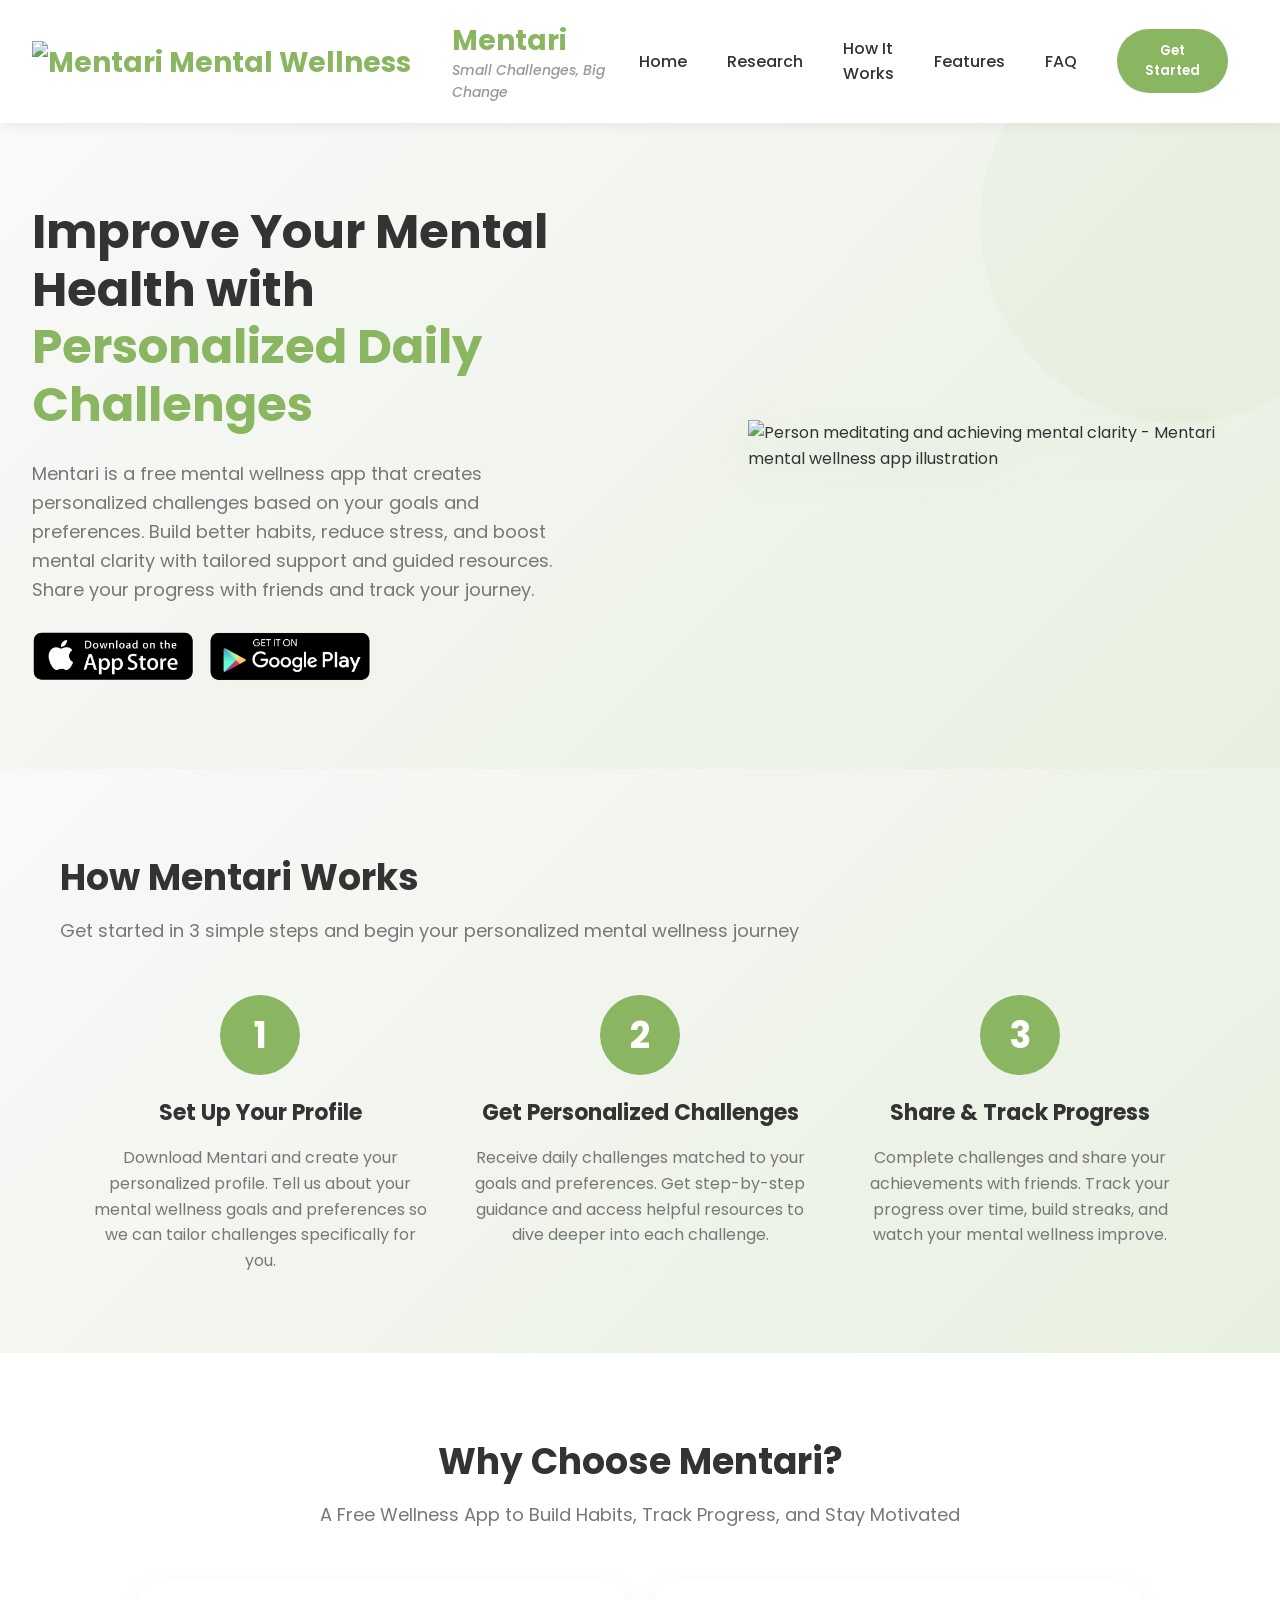
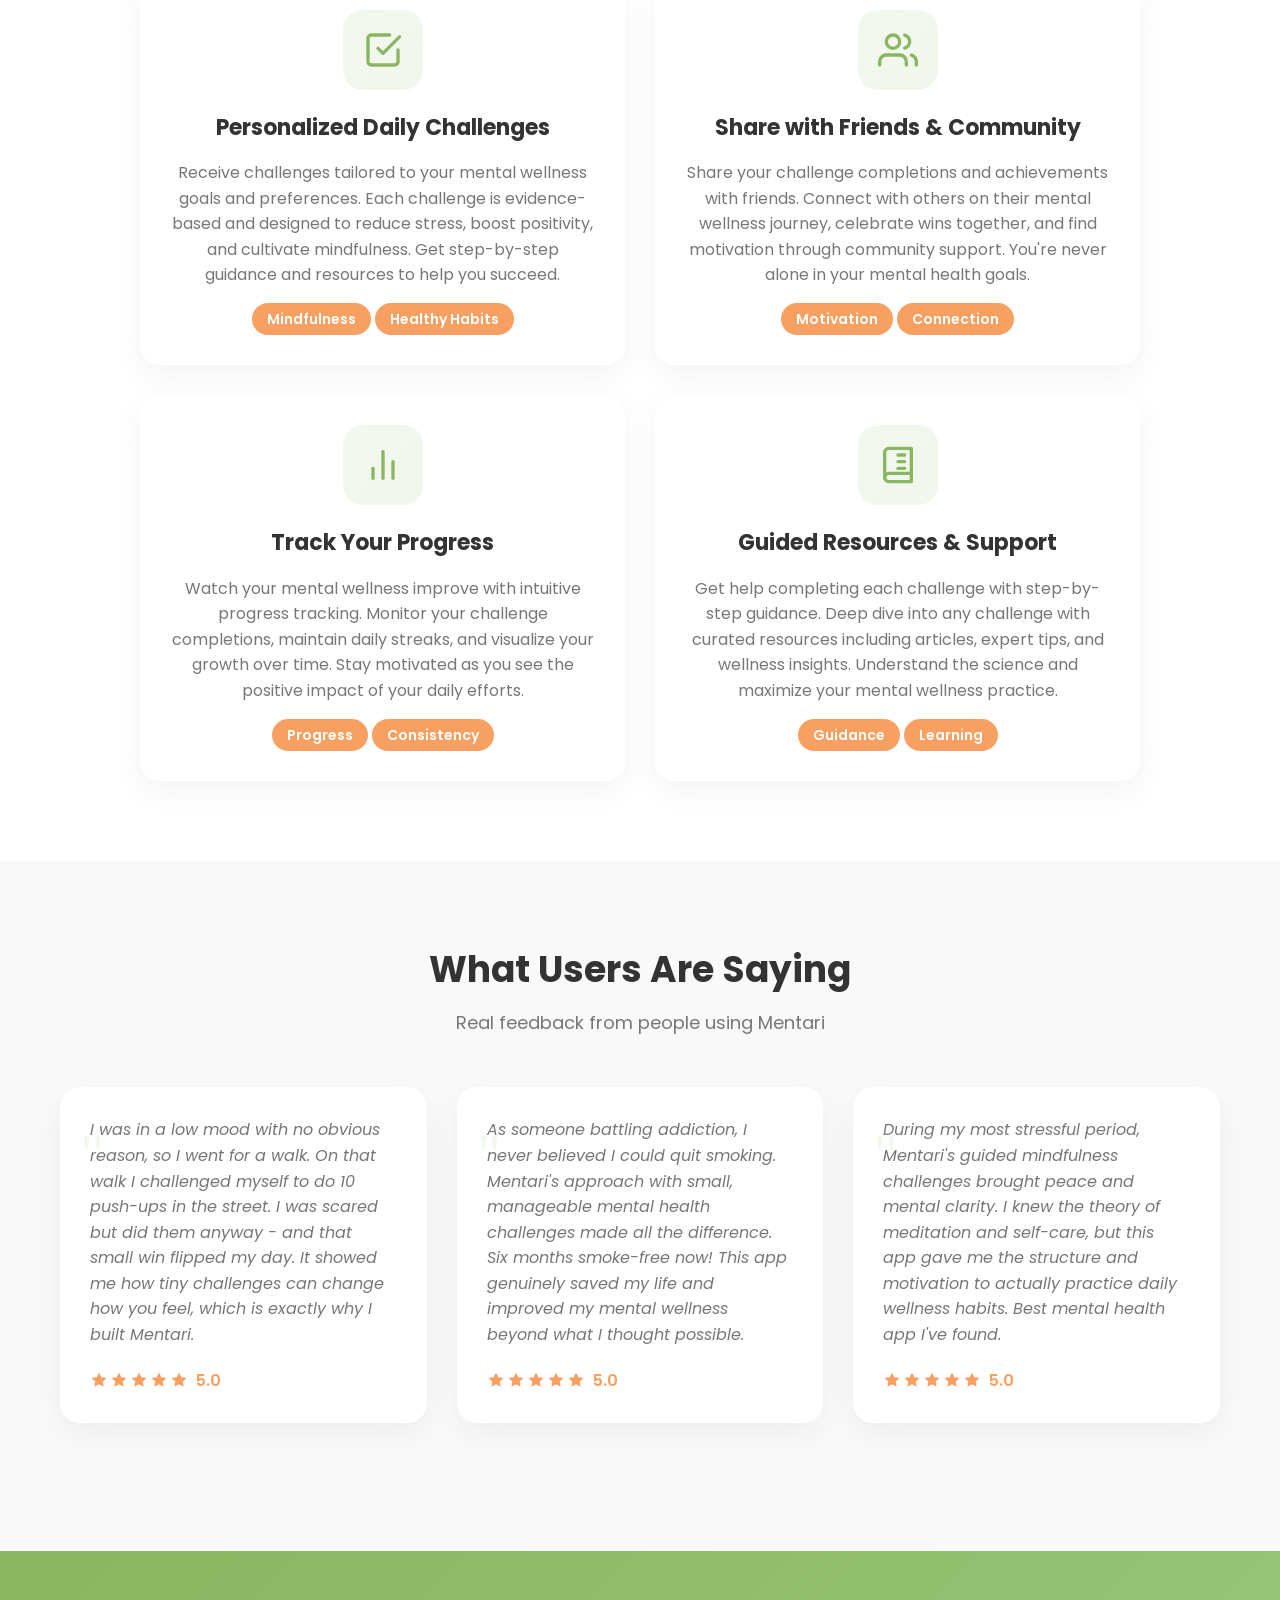
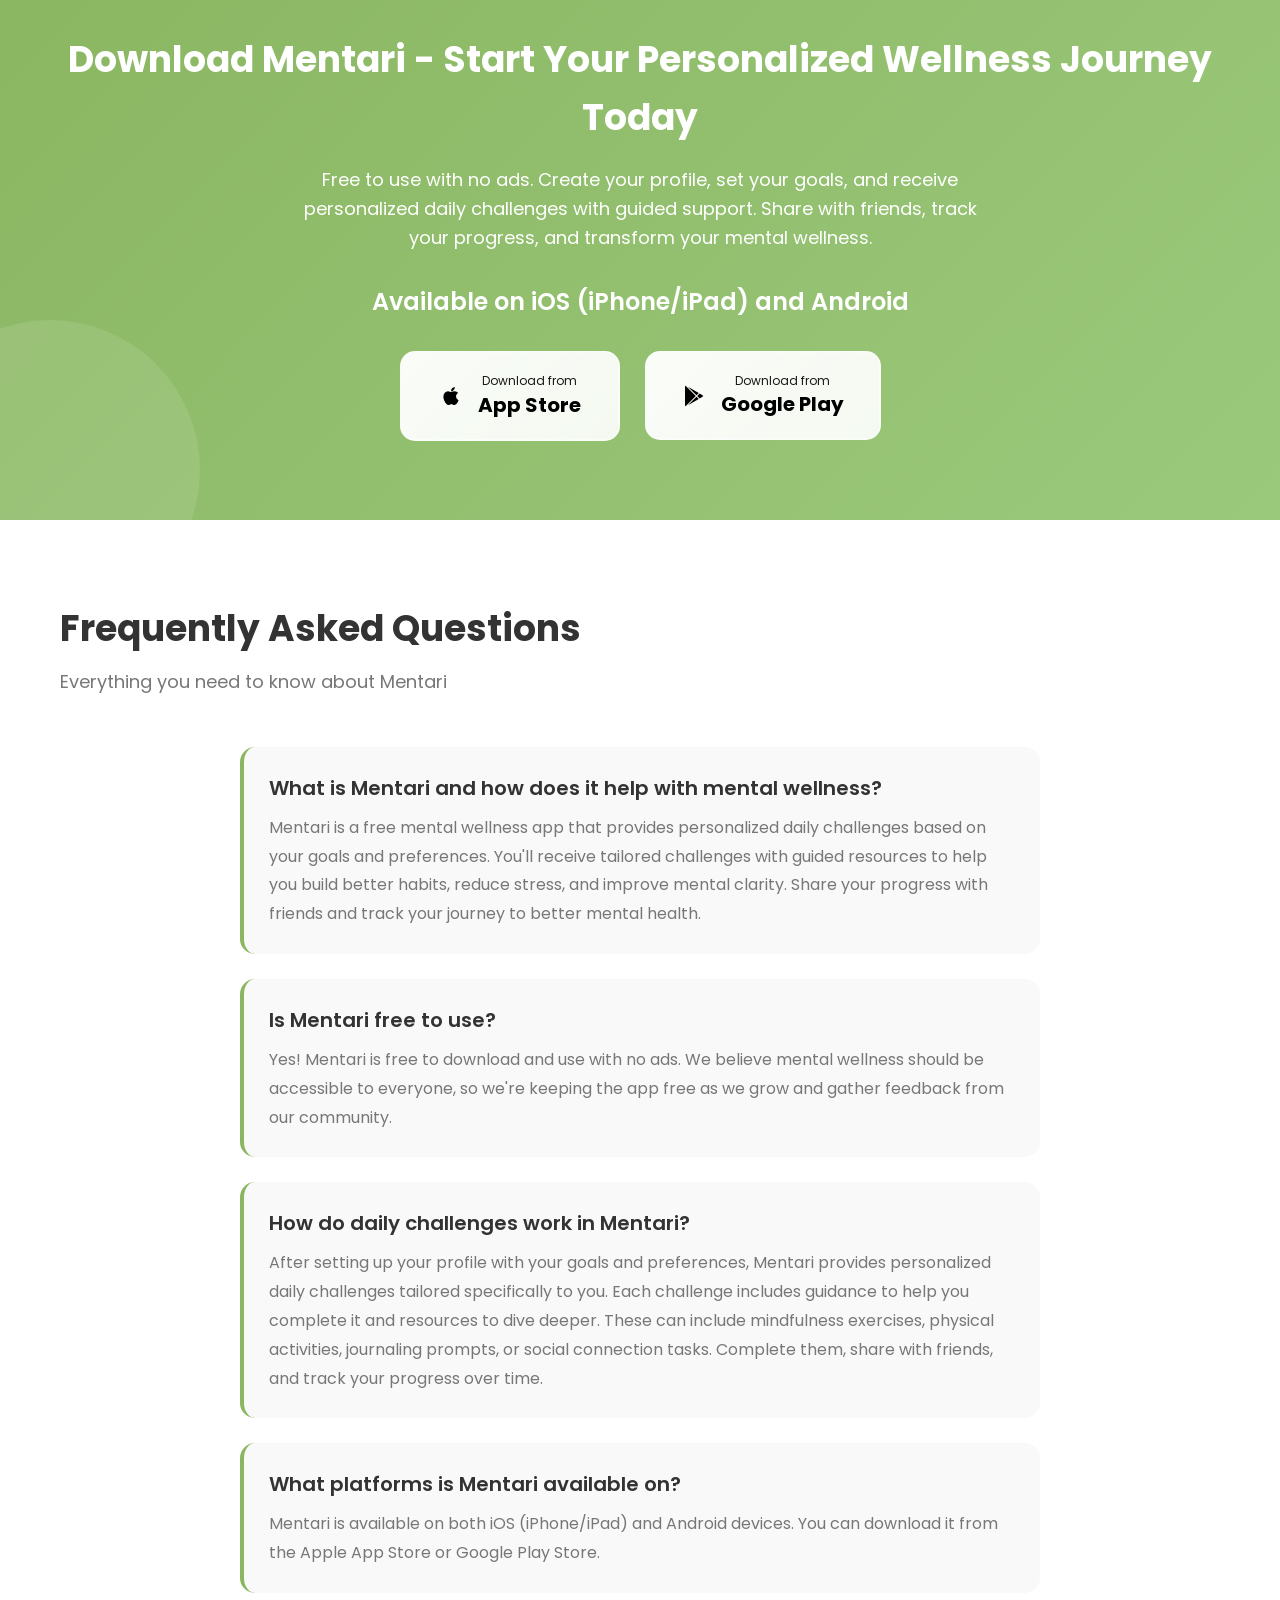
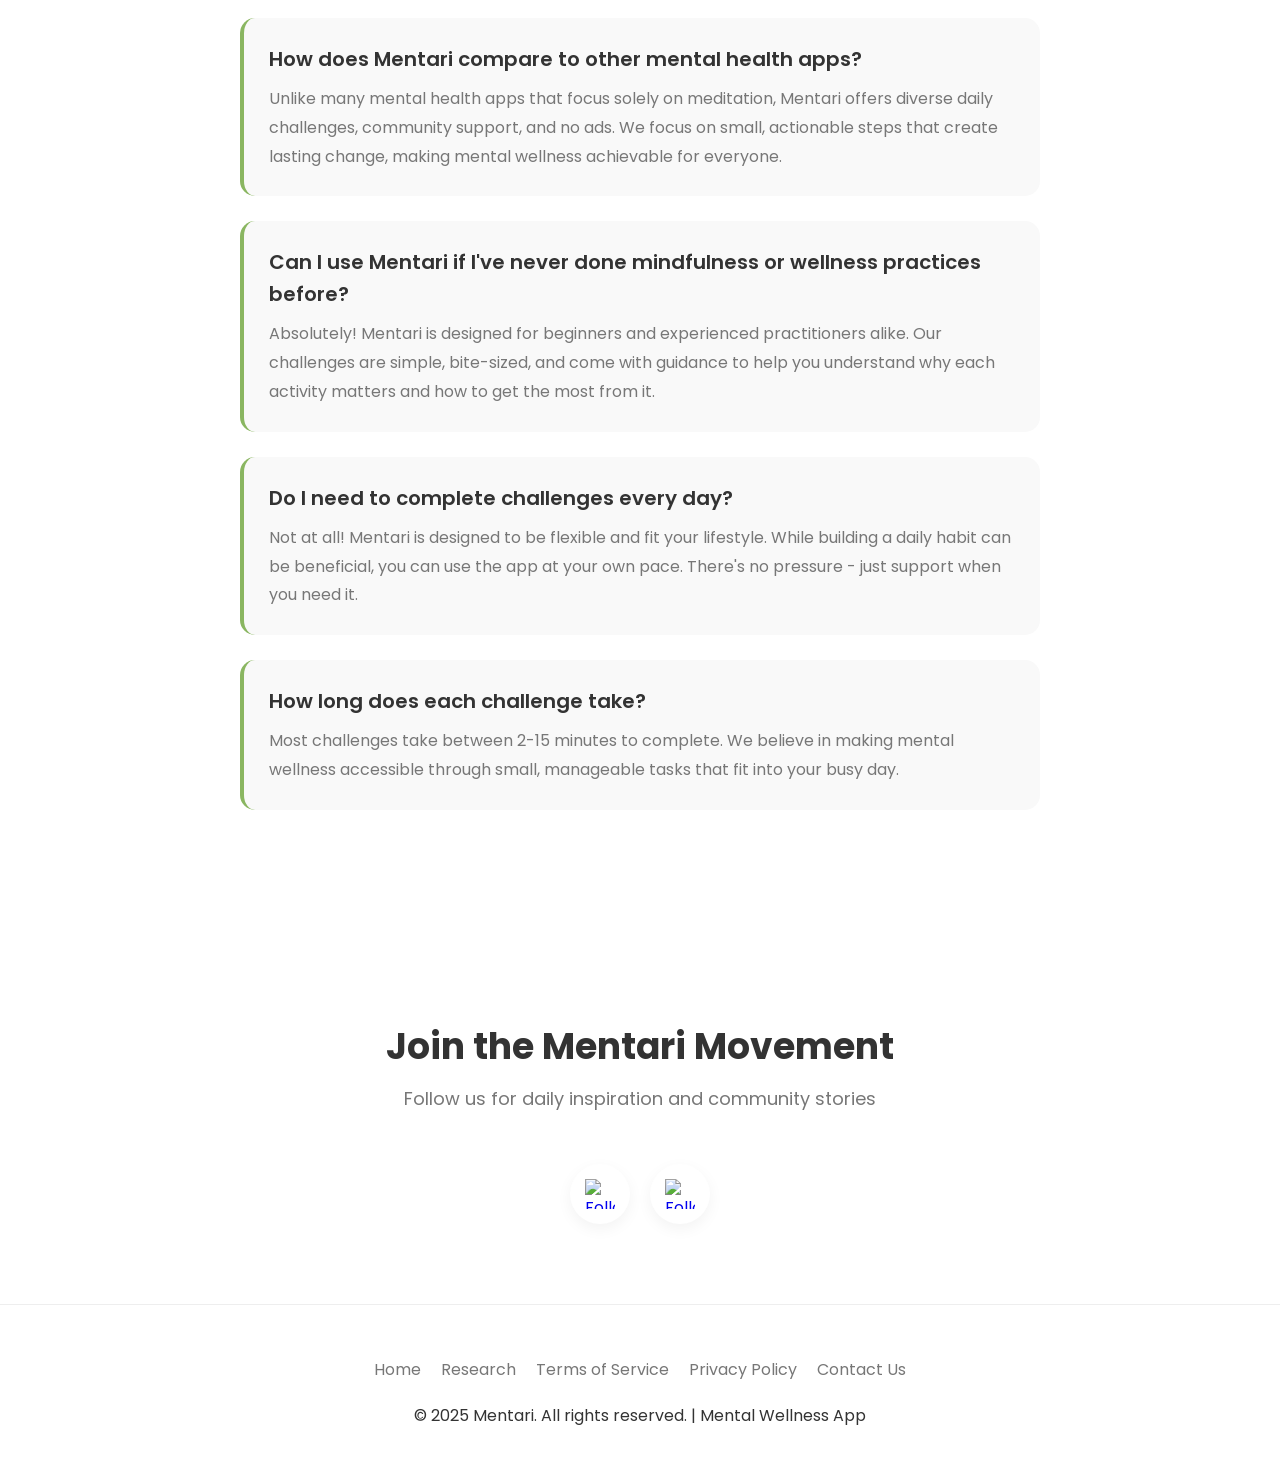
==== commit 6e27036f: "Add research page" ====
--- a/index.html
+++ b/index.html
@@ -841,6 +841,7 @@
             </div>
             <nav>
                 <a href="#home">Home</a>
+                <a href="research.html">Research</a>
                 <a href="#how-it-works">How It Works</a>
                 <a href="#features">Features</a>
                 <a href="#faq">FAQ</a>
@@ -1041,7 +1042,7 @@
 
             <div class="testimonials-grid">
                 <div class="testimonial-item">
-                    <p class="testimonial-text">"I was struggling with low mood and anxiety until I tried Mentari's daily challenges. A simple challenge to do 10 pushups outside shifted my entire perspective. That small action improved my mental health more than I expected. I've been building better habits every day since. This mental wellness app truly changed my life."</p>
+                    <p class="testimonial-text">I was in a low mood with no obvious reason, so I went for a walk. On that walk I challenged myself to do 10 push-ups in the street. I was scared but did them anyway - and that small win flipped my day. It showed me how tiny challenges can change how you feel, which is exactly why I built Mentari.</p>
                     <div style="margin-top: 15px; color: var(--accent-color); font-weight: 600; display: flex; align-items: center; gap: 8px;">
                         <span style="display: flex; gap: 2px;">
                             <svg width="18" height="18" viewBox="0 0 24 24" fill="#f8a062" xmlns="http://www.w3.org/2000/svg">
@@ -1064,7 +1065,7 @@
                     </div>
                 </div>
                 <div class="testimonial-item">
-                    <p class="testimonial-text">"As someone battling addiction, I never believed I could quit smoking. Mentari's approach with small, manageable mental health challenges made all the difference. Six months smoke-free now! This app genuinely saved my life and improved my mental wellness beyond what I thought possible."</p>
+                    <p class="testimonial-text">As someone battling addiction, I never believed I could quit smoking. Mentari's approach with small, manageable mental health challenges made all the difference. Six months smoke-free now! This app genuinely saved my life and improved my mental wellness beyond what I thought possible.</p>
                     <div style="margin-top: 15px; color: var(--accent-color); font-weight: 600; display: flex; align-items: center; gap: 8px;">
                         <span style="display: flex; gap: 2px;">
                             <svg width="18" height="18" viewBox="0 0 24 24" fill="#f8a062" xmlns="http://www.w3.org/2000/svg">
@@ -1087,7 +1088,7 @@
                     </div>
                 </div>
                 <div class="testimonial-item">
-                    <p class="testimonial-text">"During my most stressful period, Mentari's guided mindfulness challenges brought peace and mental clarity. I knew the theory of meditation and self-care, but this app gave me the structure and motivation to actually practice daily wellness habits. Best mental health app I've found."</p>
+                    <p class="testimonial-text">During my most stressful period, Mentari's guided mindfulness challenges brought peace and mental clarity. I knew the theory of meditation and self-care, but this app gave me the structure and motivation to actually practice daily wellness habits. Best mental health app I've found.</p>
                     <div style="margin-top: 15px; color: var(--accent-color); font-weight: 600; display: flex; align-items: center; gap: 8px;">
                         <span style="display: flex; gap: 2px;">
                             <svg width="18" height="18" viewBox="0 0 24 24" fill="#f8a062" xmlns="http://www.w3.org/2000/svg">
@@ -1209,6 +1210,8 @@
     <footer>
         <div class="container">
             <div class="footer-links">
+                <a href="index.html">Home</a>
+                <a href="research.html">Research</a>
                 <a href="terms_and_conditions.html">Terms of Service</a>
                 <a href="privacy_policy.html">Privacy Policy</a>
                 <a href="#contact" id="contactLink">Contact Us</a>
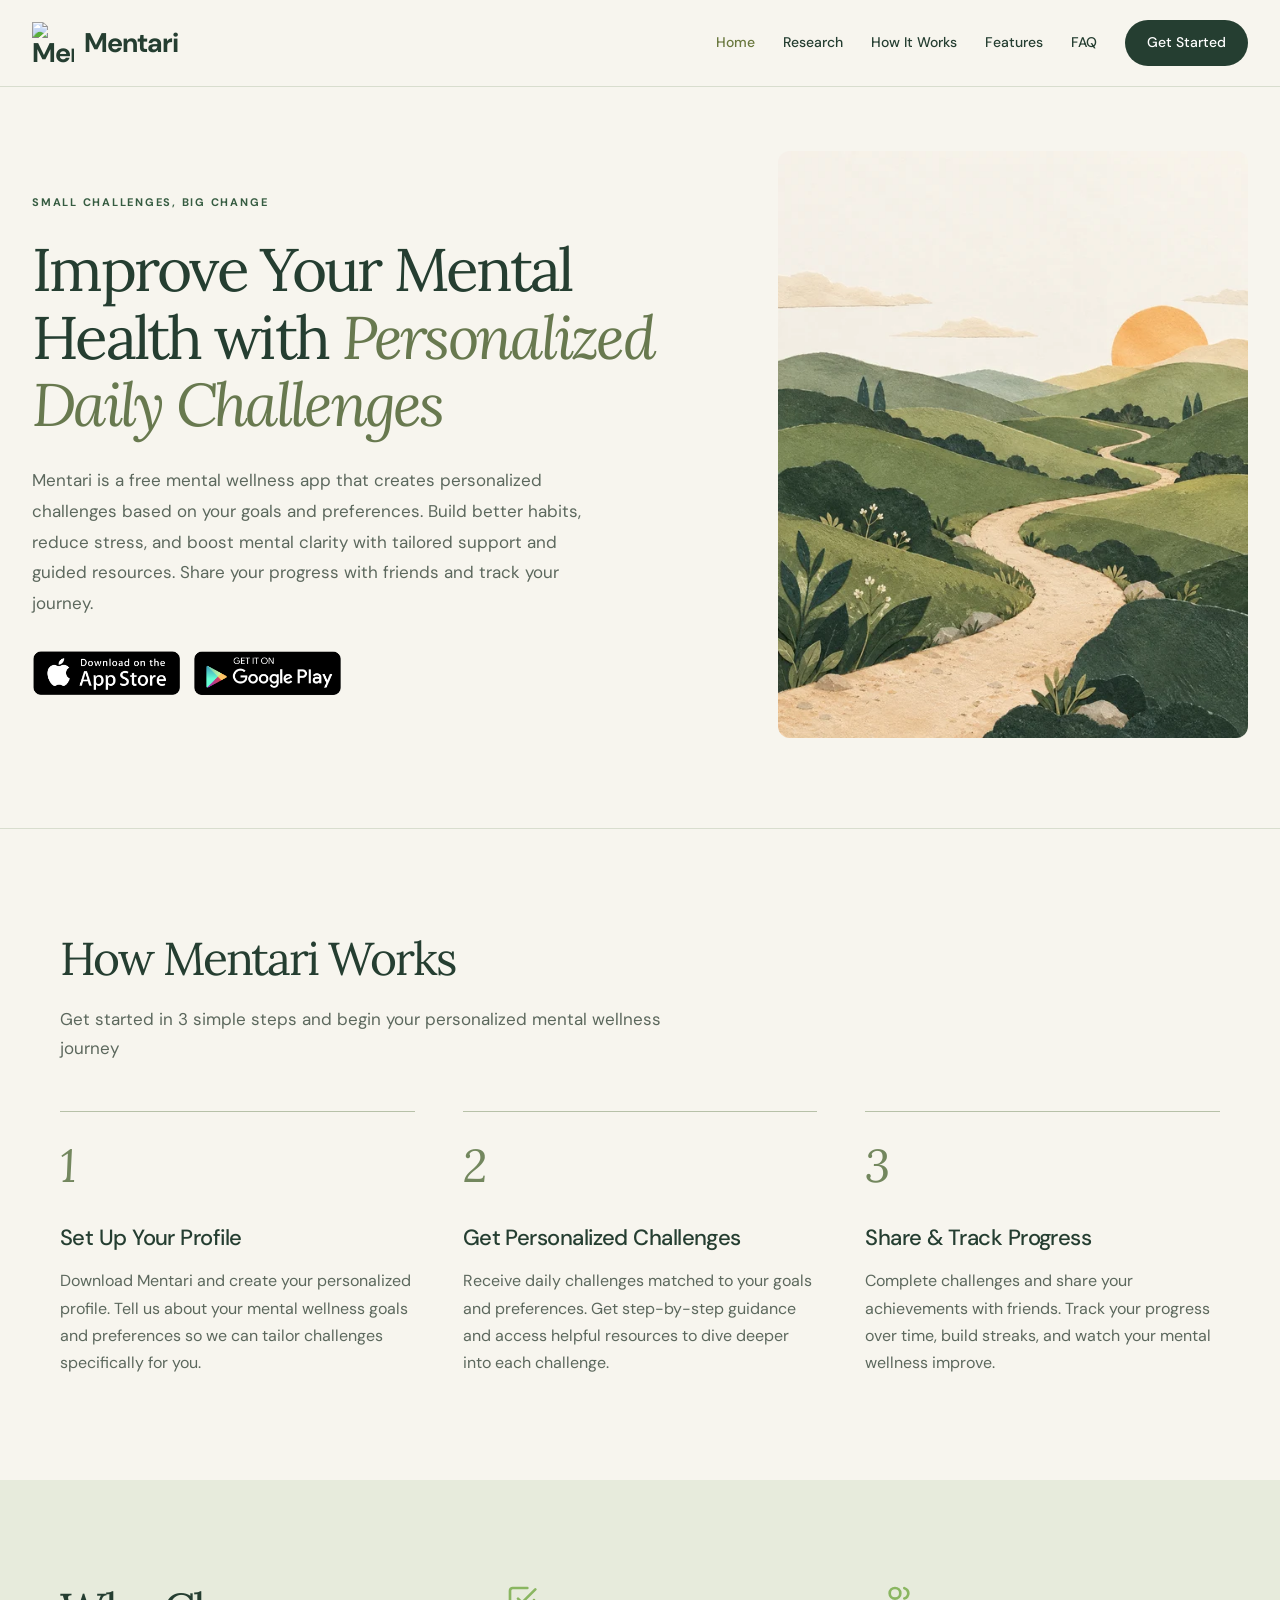
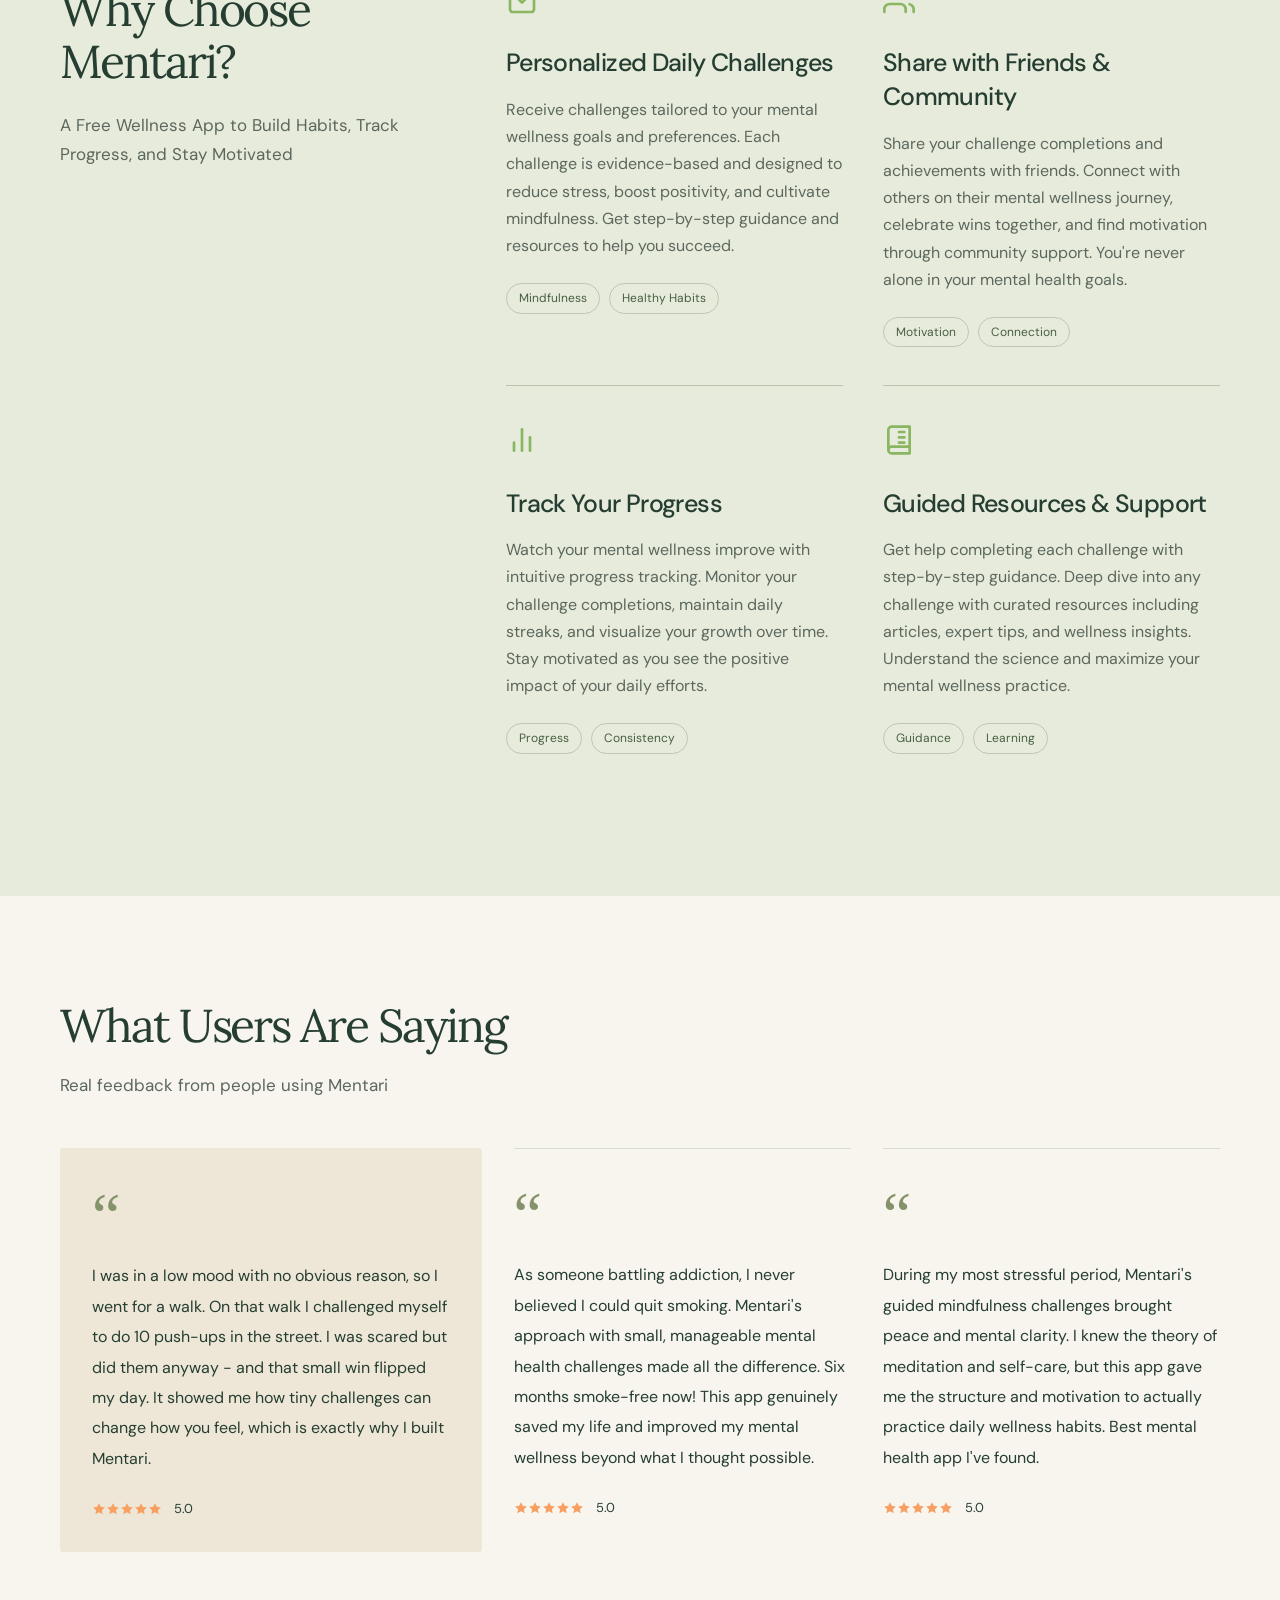
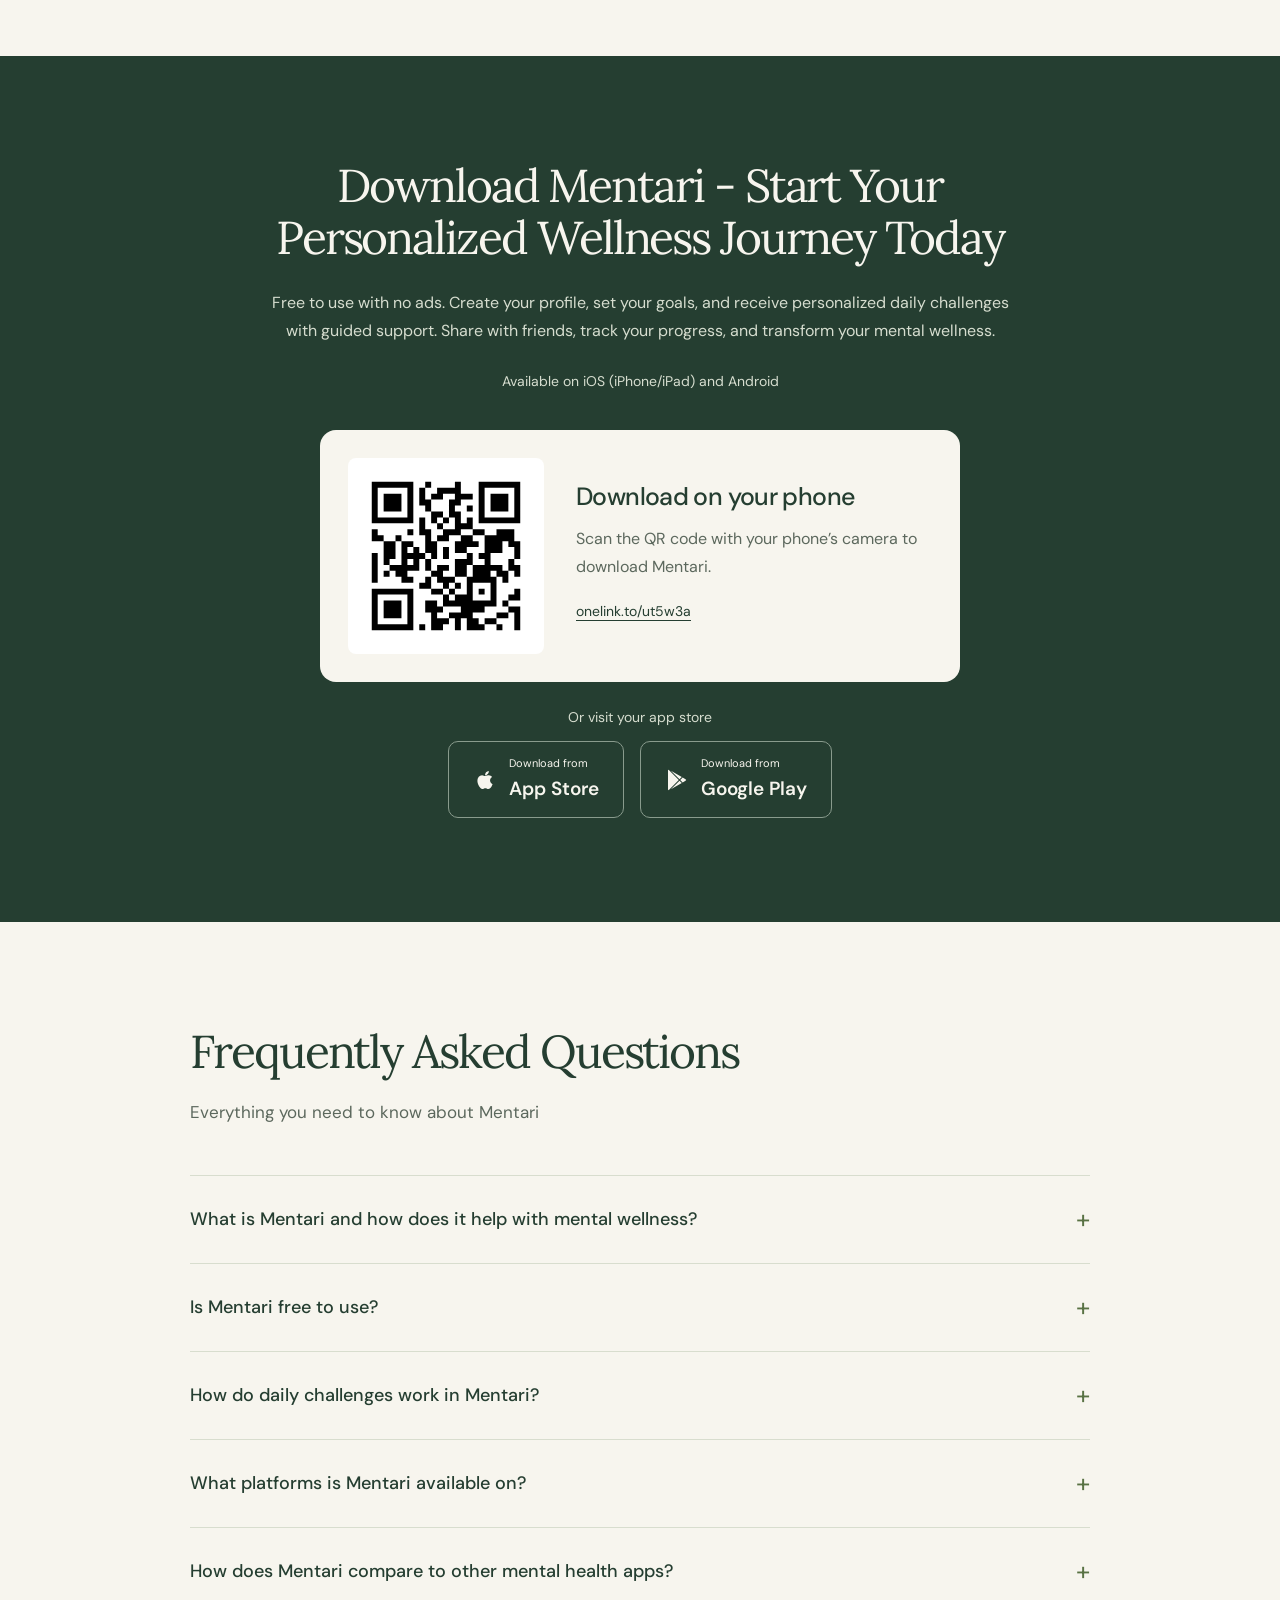
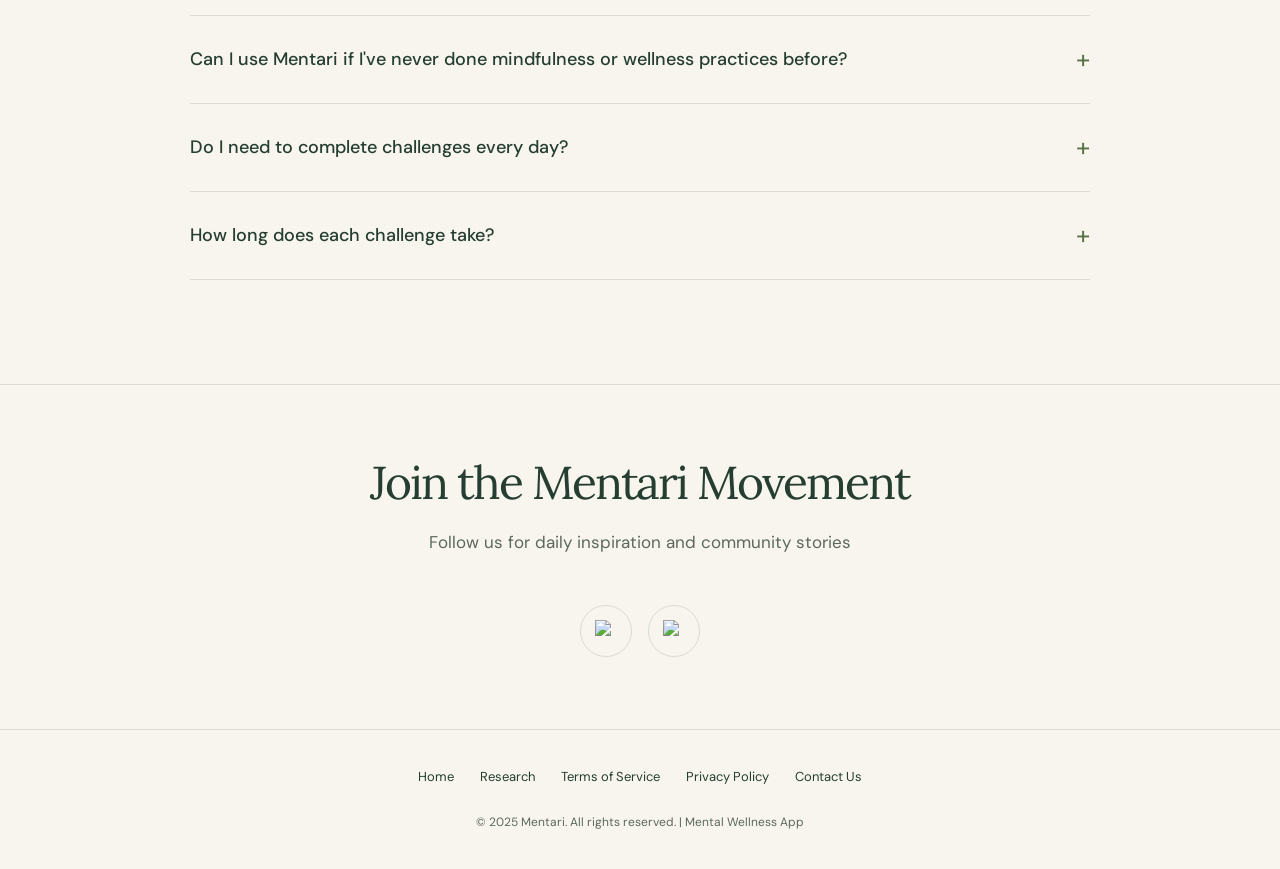
==== commit cf5da2a0: "Refresh Mentari website design and responsive download experience" ====
--- a/index.html
+++ b/index.html
@@ -10,13 +10,13 @@
     <meta name="author" content="Mentari Team">
     <link rel="canonical" href="https://www.mentari.app/">
     <link rel="icon" href="https://mentaridevsite.blob.core.windows.net/public/images/logo.png" type="image/png">
-    <!-- Robots and Sitemap -->
+
     <meta name="robots" content="index, follow, max-image-preview:large, max-snippet:-1, max-video-preview:-1">
     <link rel="sitemap" type="application/xml" title="Sitemap" href="https://www.mentari.app/sitemap.xml">
     <link rel="preconnect" href="https://fonts.googleapis.com">
     <link rel="preconnect" href="https://fonts.gstatic.com" crossorigin>
-    <link href="https://fonts.googleapis.com/css2?family=Poppins:wght@300;400;500;600;700&display=swap" rel="stylesheet">
-    <!-- Open Graph Meta Tags for Social Sharing -->
+    <link href="https://fonts.googleapis.com/css2?family=DM+Sans:wght@400;500;600;700&family=Lora:ital,wght@0,400;0,500;1,400&display=swap" rel="stylesheet">
+
     <meta property="og:title" content="Mentari - Free Mental Wellness App with Daily Challenges">
     <meta property="og:description" content="Download Mentari: Free mental wellness app with personalized daily challenges based on your goals. Get guided support, share with friends, track progress. No ads. iOS & Android.">
     <meta property="og:image" content="https://mentaridevsite.blob.core.windows.net/public/images/logo.png">
@@ -24,690 +24,14 @@
     <meta property="og:type" content="website">
     <meta property="og:site_name" content="Mentari">
     <meta property="og:locale" content="en_US">
-    <!-- Twitter Card -->
+
     <meta name="twitter:card" content="summary_large_image">
     <meta name="twitter:title" content="Mentari - Free Mental Wellness App">
     <meta name="twitter:description" content="Free mental wellness app with personalized daily challenges. Get guided support, share with friends, track your progress. No ads. iOS & Android.">
     <meta name="twitter:image" content="https://mentaridevsite.blob.core.windows.net/public/images/logo.png">
     <meta name="twitter:site" content="@mentari.app">
     <meta name="twitter:creator" content="@mentari.app">
-    <style>
-        :root {
-            --primary-color: #8ab661;
-            --secondary-color: #9bc97c;
-            --accent-color: #f8a062;
-            --light-bg: #f9f9f9;
-            --dark-text: #333333;
-            --light-text: #ffffff;
-            --gray-text: #777777;
-        }
-
-        * {
-            margin: 0;
-            padding: 0;
-            box-sizing: border-box;
-            font-family: 'Poppins', sans-serif;
-        }
-
-        body {
-            line-height: 1.6;
-            color: var(--dark-text);
-            overflow-x: hidden;
-        }
-
-        .container {
-            max-width: 1200px;
-            margin: 0 auto;
-            padding: 0 20px;
-        }
-
-        /* Navigation */
-        .navbar {
-            display: flex;
-            justify-content: space-between;
-            align-items: center;
-            padding: 1.2em 2em;
-            background-color: white;
-            box-shadow: 0px 4px 10px rgba(0, 0, 0, 0.05);
-            position: sticky;
-            top: 0;
-            z-index: 1000;
-        }
-
-        .logo {
-            font-size: 28px;
-            font-weight: 700;
-            color: var(--primary-color);
-            display: flex;
-            align-items: center;
-        }
-        
-        .logo img {
-            height: 40px;
-            margin-right: 10px;
-        }
-
-        .motto {
-            font-size: 14px;
-            font-weight: 500;
-            color: #999 ;
-            margin-top: -5px;
-            /* margin-left: 5px; */
-            font-style: italic;
-        }
-
-        .navbar nav {
-            display: flex;
-            align-items: center;
-        }
-
-        .navbar nav a {
-            margin: 0 20px;
-            text-decoration: none;
-            color: var(--dark-text);
-            font-weight: 500;
-            transition: color 0.3s ease;
-        }
-
-        .navbar nav a:hover {
-            color: var(--primary-color);
-        }
-
-        .btn {
-            padding: 10px 24px;
-            border-radius: 50px;
-            cursor: pointer;
-            font-weight: 600;
-            transition: all 0.3s ease;
-            text-decoration: none;
-            display: inline-block;
-        }
-
-        .btn-get-started {
-            padding: 12px 28px;
-            border: none;
-            color: white;
-            background-color: var(--primary-color);
-            border-radius: 50px;
-            cursor: pointer;
-            font-weight: 600;
-            transition: all 0.3s ease;
-        }
-
-        .btn-get-started:hover {
-            background-color: #769e52;
-            transform: translateY(-3px);
-            box-shadow: 0 4px 15px rgba(138, 182, 97, 0.3);
-        }
-
-        /* Large Download Buttons */
-        .download-btn-large {
-            display: inline-flex;
-            align-items: center;
-            gap: 15px;
-            padding: 18px 35px;
-            border-radius: 15px;
-            text-decoration: none;
-            transition: all 0.3s ease;
-            border: 2px solid rgba(255, 255, 255, 0.3);
-            backdrop-filter: blur(10px);
-            min-width: 220px;
-            justify-content: center;
-        }
-
-        .ios-btn {
-            background: linear-gradient(135deg, rgba(255, 255, 255, 0.95) 0%, rgba(255, 255, 255, 0.9) 100%);
-            color: #000;
-        }
-
-        .ios-btn:hover {
-            background: linear-gradient(135deg, rgba(255, 255, 255, 1) 0%, rgba(255, 255, 255, 0.95) 100%);
-            transform: translateY(-5px);
-            box-shadow: 0 10px 30px rgba(0, 0, 0, 0.2);
-        }
-
-        .android-btn {
-            background: linear-gradient(135deg, rgba(255, 255, 255, 0.95) 0%, rgba(255, 255, 255, 0.9) 100%);
-            color: #000;
-        }
-
-        .android-btn:hover {
-            background: linear-gradient(135deg, rgba(255, 255, 255, 1) 0%, rgba(255, 255, 255, 0.95) 100%);
-            transform: translateY(-5px);
-            box-shadow: 0 10px 30px rgba(0, 0, 0, 0.2);
-        }
-
-        /* Hero Section */
-        .hero {
-            display: flex;
-            justify-content: space-between;
-            align-items: center;
-            padding: 5em 2em;
-            background: linear-gradient(135deg, #f9f9f9 0%, #e8f0e0 100%);
-            position: relative;
-            overflow: hidden;
-        }
-
-        .hero::before {
-            content: '';
-            position: absolute;
-            width: 400px;
-            height: 400px;
-            background: rgba(138, 182, 97, 0.05);
-            border-radius: 50%;
-            top: -100px;
-            right: -100px;
-            z-index: 0;
-        }
-
-        .hero-content {
-            max-width: 550px;
-            position: relative;
-            z-index: 1;
-        }
-
-        .hero h1 {
-            font-size: 48px;
-            color: var(--dark-text);
-            line-height: 1.2;
-            margin-bottom: 20px;
-        }
-
-        .hero h1 span {
-            color: var(--primary-color);
-        }
-
-        .hero p {
-            margin: 1.5em 0;
-            font-size: 18px;
-            color: var(--gray-text);
-        }
-
-        .free-badge {
-            display: inline-block;
-            background-color: var(--accent-color);
-            color: white;
-            padding: 8px 18px;
-            border-radius: 50px;
-            font-size: 16px;
-            font-weight: 600;
-            margin-top: 10px;
-            margin-bottom: 20px;
-        }
-
-        .btn-primary {
-            background-color: var(--primary-color);
-            color: white;
-            padding: 12px 32px;
-            margin-right: 15px;
-        }
-
-        .btn-primary:hover {
-            background-color: #769e52;
-            transform: translateY(-3px);
-            box-shadow: 0 4px 15px rgba(138, 182, 97, 0.3);
-        }
-
-        .btn-secondary {
-            border: 2px solid var(--primary-color);
-            color: var(--primary-color);
-            background: transparent;
-            padding: 12px 32px;
-        }
-
-        .btn-secondary:hover {
-            background-color: var(--primary-color);
-            color: white;
-            transform: translateY(-3px);
-            box-shadow: 0 4px 15px rgba(138, 182, 97, 0.3);
-        }
-
-        .app-badges {
-            display: flex;
-            gap: 15px;
-            margin-top: 25px;
-        }
-
-        .badge-link {
-            display: inline-block;
-            transition: transform 0.3s ease;
-        }
-
-        .badge-link:hover {
-            transform: translateY(-5px);
-        }
-
-        .hero-image {
-            width: 50%;
-            max-width: 500px;
-            position: relative;
-            z-index: 1;
-        }
-
-        .hero-image img {
-            width: 100%;
-            height: auto;
-            object-fit: contain;
-            filter: drop-shadow(0px 10px 20px rgba(0, 0, 0, 0.1));
-        }
-
-        /* Features Section */
-        .features {
-            text-align: center;
-            padding: 5em 2em;
-            background-color: white;
-        }
-
-        .section-title {
-            font-size: 36px;
-            margin-bottom: 10px;
-            color: var(--dark-text);
-        }
-
-        .section-subtitle {
-            font-size: 18px;
-            color: var(--gray-text);
-            margin-bottom: 50px;
-        }
-
-        .features-grid {
-            display: grid;
-            grid-template-columns: repeat(2, 1fr);
-            gap: 30px;
-            margin-top: 3em;
-            max-width: 1000px;
-            margin-left: auto;
-            margin-right: auto;
-        }
-
-        .how-it-works-grid {
-            display: grid;
-            grid-template-columns: repeat(3, 1fr);
-            gap: 40px;
-            margin-top: 3em;
-            max-width: 1100px;
-            margin-left: auto;
-            margin-right: auto;
-        }
-
-        .feature-item {
-            background-color: white;
-            padding: 30px;
-            border-radius: 20px;
-            box-shadow: 0 10px 30px rgba(0, 0, 0, 0.05);
-            transition: transform 0.3s ease, box-shadow 0.3s ease;
-        }
-
-        .feature-item:hover {
-            transform: translateY(-10px);
-            box-shadow: 0 15px 35px rgba(0, 0, 0, 0.1);
-        }
-
-        .feature-icon {
-            width: 80px;
-            height: 80px;
-            margin: 0 auto 20px;
-            display: flex;
-            align-items: center;
-            justify-content: center;
-            background: linear-gradient(135deg, rgba(138, 182, 97, 0.1) 0%, rgba(155, 201, 124, 0.15) 100%);
-            border-radius: 20px;
-            transition: all 0.3s ease;
-        }
-
-        .feature-item:hover .feature-icon {
-            background: linear-gradient(135deg, rgba(138, 182, 97, 0.15) 0%, rgba(155, 201, 124, 0.2) 100%);
-            transform: scale(1.05);
-        }
-
-        .feature-icon svg {
-            width: 40px;
-            height: 40px;
-        }
-
-        .feature-item h3 {
-            font-size: 22px;
-            margin-bottom: 15px;
-            color: var(--dark-text);
-        }
-
-        .feature-item p {
-            color: var(--gray-text);
-        }
-
-        .feature-item-img {
-            max-width: 100%;
-            height: auto;
-            border-radius: 12px;
-            margin-top: 15px;
-            box-shadow: 0 5px 15px rgba(0, 0, 0, 0.1);
-        }
-
-        /* Testimonials Section */
-        .testimonials {
-            text-align: center;
-            padding: 5em 2em;
-            background-color: var(--light-bg);
-        }
-
-        .testimonials-grid {
-            display: grid;
-            grid-template-columns: repeat(auto-fit, minmax(300px, 1fr));
-            gap: 30px;
-            margin: 3em 0;
-        }
-
-        .testimonial-item {
-            background-color: white;
-            padding: 30px;
-            border-radius: 20px;
-            text-align: left;
-            box-shadow: 0 10px 30px rgba(0, 0, 0, 0.05);
-            position: relative;
-        }
-
-        .testimonial-item::before {
-            content: '"';
-            position: absolute;
-            top: 20px;
-            left: 20px;
-            font-size: 60px;
-            color: rgba(138, 182, 97, 0.1);
-            font-family: serif;
-        }
-
-        .testimonial-text {
-            font-style: italic;
-            margin-bottom: 20px;
-            color: var(--gray-text);
-            position: relative;
-            z-index: 1;
-        }
-
-        .testimonial-author {
-            display: flex;
-            align-items: center;
-        }
-
-        .testimonial-author img {
-            width: 50px;
-            height: 50px;
-            border-radius: 50%;
-            object-fit: cover;
-            margin-right: 15px;
-        }
-
-        .author-info h4 {
-            margin: 0;
-            color: var(--dark-text);
-        }
-
-        .author-info p {
-            margin: 0;
-            color: var(--gray-text);
-            font-size: 14px;
-        }
-
-        /* CTA Section */
-        .cta {
-            background: linear-gradient(135deg, var(--primary-color) 0%, var(--secondary-color) 100%);
-            color: white;
-            text-align: center;
-            padding: 5em 2em;
-            position: relative;
-            overflow: hidden;
-        }
-
-        .cta::before {
-            content: '';
-            position: absolute;
-            width: 300px;
-            height: 300px;
-            background: rgba(255, 255, 255, 0.1);
-            border-radius: 50%;
-            bottom: -100px;
-            left: -100px;
-        }
-
-        .cta h2 {
-            font-size: 36px;
-            margin-bottom: 20px;
-            position: relative;
-            z-index: 1;
-        }
-
-        .cta p {
-            font-size: 18px;
-            margin-bottom: 30px;
-            max-width: 700px;
-            margin-left: auto;
-            margin-right: auto;
-            position: relative;
-            z-index: 1;
-        }
-
-        .btn-light {
-            background-color: white;
-            color: var(--primary-color);
-            padding: 12px 32px;
-        }
-
-        .btn-light:hover {
-            background-color: rgba(255, 255, 255, 0.9);
-            transform: translateY(-3px);
-            box-shadow: 0 4px 15px rgba(255, 255, 255, 0.2);
-        }
-
-        /* Community Section */
-        .community {
-            text-align: center;
-            padding: 5em 2em;
-            background-color: white;
-        }
-
-        .social-icons {
-            display: flex;
-            justify-content: center;
-            gap: 20px;
-            margin-top: 30px;
-        }
-
-        .social-icons a {
-            display: flex;
-            align-items: center;
-            justify-content: center;
-            width: 60px;
-            height: 60px;
-            background-color: white;
-            border-radius: 50%;
-            transition: transform 0.3s ease, box-shadow 0.3s ease;
-            box-shadow: 0 5px 15px rgba(0, 0, 0, 0.05);
-        }
-
-        .social-icons a:hover {
-            transform: translateY(-5px);
-            box-shadow: 0 10px 20px rgba(0, 0, 0, 0.1);
-        }
-
-        .social-icons img {
-            width: 30px;
-            height: 30px;
-        }
-
-        /* Footer */
-        footer {
-            text-align: center;
-            padding: 2em;
-            background-color: white;
-            border-top: 1px solid #eee;
-        }
-
-        .footer-links {
-            display: flex;
-            justify-content: center;
-            gap: 20px;
-            margin: 20px 0;
-        }
-
-        .footer-links a {
-            text-decoration: none;
-            color: var(--gray-text);
-            transition: color 0.3s ease;
-        }
-
-        .footer-links a:hover {
-            color: var(--primary-color);
-        }
-
-        /* Premium Badge */
-        .premium-badge {
-            display: inline-block;
-            background-color: var(--accent-color);
-            color: white;
-            padding: 5px 15px;
-            border-radius: 50px;
-            font-size: 14px;
-            font-weight: 600;
-            margin-top: 15px;
-        }
-
-        /* Floating CTA Button */
-        .floating-cta {
-            position: fixed;
-            bottom: 30px;
-            right: 30px;
-            z-index: 999;
-            display: none;
-        }
-
-        .floating-cta.show {
-            display: block;
-            animation: fadeInUp 0.5s ease;
-        }
-
-        @keyframes fadeInUp {
-            from {
-                opacity: 0;
-                transform: translateY(20px);
-            }
-            to {
-                opacity: 1;
-                transform: translateY(0);
-            }
-        }
-
-        .floating-cta-btn {
-            background: linear-gradient(135deg, var(--primary-color) 0%, var(--secondary-color) 100%);
-            color: white;
-            padding: 15px 30px;
-            border-radius: 50px;
-            font-weight: 600;
-            font-size: 16px;
-            border: none;
-            cursor: pointer;
-            box-shadow: 0 10px 30px rgba(138, 182, 97, 0.4);
-            transition: all 0.3s ease;
-            text-decoration: none;
-            display: inline-block;
-        }
-
-        .floating-cta-btn:hover {
-            transform: translateY(-5px);
-            box-shadow: 0 15px 40px rgba(138, 182, 97, 0.5);
-        }
-
-        /* Mobile Responsiveness */
-        @media (max-width: 992px) {
-            .hero {
-                flex-direction: column;
-                text-align: center;
-                padding: 3em 1em;
-            }
-
-            .hero-content {
-                max-width: 100%;
-                margin-bottom: 2em;
-            }
-
-            .hero h1 {
-                font-size: 36px;
-            }
-
-            .app-badges {
-                justify-content: center;
-            }
-
-            .hero-image {
-                width: 100%;
-                max-width: 400px;
-            }
-
-            .features-grid {
-                grid-template-columns: repeat(2, 1fr);
-                gap: 20px;
-            }
-
-            .how-it-works-grid {
-                grid-template-columns: repeat(3, 1fr);
-                gap: 30px;
-            }
-            
-            .testimonials-grid {
-                grid-template-columns: repeat(auto-fit, minmax(250px, 1fr));
-            }
-        }
-
-        @media (max-width: 768px) {
-            .navbar {
-                flex-direction: column;
-                padding: 1em;
-            }
-
-            .navbar nav {
-                margin-top: 1em;
-                flex-wrap: wrap;
-                justify-content: center;
-            }
-
-            .navbar nav a {
-                margin: 0.5em;
-            }
-
-            .hero h1 {
-                font-size: 28px;
-            }
-
-            .section-title {
-                font-size: 28px;
-            }
-
-            .features-grid {
-                grid-template-columns: 1fr;
-                gap: 20px;
-            }
-
-            .how-it-works-grid {
-                grid-template-columns: 1fr;
-                gap: 30px;
-            }
-
-            .feature-item,
-            .testimonial-item {
-                padding: 20px;
-            }
-
-            .floating-cta {
-                bottom: 20px;
-                right: 20px;
-            }
-
-            .floating-cta-btn {
-                padding: 12px 24px;
-                font-size: 14px;
-            }
-        }
-    </style>
-    <!-- Structured Data for SEO and AI Search Engines -->
+
     <script type="application/ld+json">
     {
         "@context": "https://schema.org",
@@ -816,156 +140,75 @@
         ]
     }
     </script>
-    <script>
-        // App Store Links
-        const APP_STORE_LINK = "https://apps.apple.com/hu/app/mentari-app/id6744032222"; // Replace with your App Store link
-        const GOOGLE_PLAY_LINK = "https://play.google.com/store/apps/details?id=app.mentari.mentari"; // Replace with your Google Play link
-    </script>
+
+    <link rel="stylesheet" href="styles.css">
+    <script src="site.js" defer></script>
 </head>
 
-<body>
-    <!-- Updated Content with Keyword Optimization -->
+<body class="home-page">
+<a class="skip-link" href="#main">Skip to content</a>
+
     <header>
         <div class="navbar">
-            <div class="logo">
+            <a class="logo" href="index.html" aria-label="Mentari home">
                 <img src="https://mentaridevsite.blob.core.windows.net/public/images/logo.png" alt="Mentari Mental Wellness App Logo">
                 <div>
                     Mentari
                     <div class="motto">Small Challenges, Big Change</div>
                 </div>
-            </div>
-            <div class="hamburger-menu">
-                <div class="bar"></div>
-                <div class="bar"></div>
-                <div class="bar"></div>
-            </div>
-            <nav>
+            </a>
+
+            <button class="menu-toggle" aria-expanded="false" aria-controls="site-nav" aria-label="Open menu"><span></span><span></span></button>
+<nav id="site-nav" aria-label="Main navigation">
                 <a href="#home">Home</a>
                 <a href="research.html">Research</a>
                 <a href="#how-it-works">How It Works</a>
                 <a href="#features">Features</a>
                 <a href="#faq">FAQ</a>
-                <a href="#download">
-                    <button class="btn-get-started" aria-label="Download the Mentari App">Get Started</button>
-                </a>
+                <a href="#download" class="btn-get-started desktop-download">Get Started</a>
             </nav>
         </div>
-        <style>
-            .hamburger-menu {
-                display: none;
-                flex-direction: column;
-                cursor: pointer;
-                z-index: 1001;
-            }
-            
-            .bar {
-                width: 25px;
-                height: 3px;
-                background-color: var(--dark-text);
-                margin: 3px 0;
-                transition: 0.4s;
-            }
-            
-            @media (max-width: 768px) {
-                .hamburger-menu {
-                    display: flex;
-                }
-                
-                .navbar nav {
-                    position: fixed;
-                    top: 0;
-                    right: -100%;
-                    width: 250px;
-                    height: 100vh;
-                    background-color: white;
-                    flex-direction: column;
-                    padding: 80px 20px 20px;
-                    transition: 0.5s;
-                    box-shadow: -5px 0 15px rgba(0, 0, 0, 0.1);
-                }
-                
-                .navbar nav.active {
-                    right: 0;
-                }
-            }
-        </style>
-        <script>
-            document.addEventListener('DOMContentLoaded', function() {
-                const hamburger = document.querySelector('.hamburger-menu');
-                const nav = document.querySelector('.navbar nav');
-                
-                hamburger.addEventListener('click', function() {
-                    nav.classList.toggle('active');
-                    hamburger.classList.toggle('active');
-                });
-            });
-        </script>
+
     </header>
+<main id="main">
 
     <section id="home" class="hero">
-        <div class="hero-content">
-            <h1><strong>Improve Your Mental Health</strong> with <br> <span>Personalized Daily Challenges</span></h1>
+        <div class="hero-content animate-slide-left">
+            <p class="eyebrow">Small Challenges, Big Change</p>
+<h1><strong>Improve Your Mental Health</strong> with <br> <span>Personalized Daily Challenges</span></h1>
             <p>Mentari is a free mental wellness app that creates personalized challenges based on your goals and preferences. Build better habits, reduce stress, and boost mental clarity with tailored support and guided resources. Share your progress with friends and track your journey.</p>
-            <div class="app-badges">
-                <a href="javascript:void(0)" onclick="window.location.href=APP_STORE_LINK" class="badge-link" aria-label="Download Mentari free mental wellness app on the Apple App Store for iPhone and iPad">
-                    <img src="./images/apple-download-button.png" alt="Download Mentari mental wellness app on the Apple App Store for iOS" class="app-badge" style="height: 50px;">
-                </a>
-                <a href="javascript:void(0)" onclick="window.location.href=GOOGLE_PLAY_LINK" class="badge-link" aria-label="Download Mentari free mental wellness app on Google Play Store for Android">
-                    <img src="./images/google-download-button.png" alt="Get Mentari mental health app on Google Play Store for Android" class="app-badge" style="height: 50px;">
-                </a>
-            </div>
-        </div>
-        <div class="hero-image">
-            <img src="https://png.pngtree.com/png-clipart/20211017/original/pngtree-mental-health-problems-flat-illustration-green-png-image_6855446.png" alt="Person meditating and achieving mental clarity - Mentari mental wellness app illustration">
-        </div>
-    </section>
-
-    <!-- Social Proof Section 
-    <section class="social-proof" style="text-align: center; padding: 2em; background-color: white; border-bottom: 1px solid #eee;">
-        <div class="container">
-            <div style="display: flex; justify-content: center; gap: 60px; flex-wrap: wrap;">
-                <div>
-                    <div style="font-size: 48px; font-weight: 700; color: var(--primary-color);">1K+</div>
-                    <div style="color: var(--gray-text); font-weight: 500;">Active Users</div>
-                </div>
-                <div>
-                    <div style="font-size: 48px; font-weight: 700; color: var(--primary-color);">4.9★</div>
-                    <div style="color: var(--gray-text); font-weight: 500;">Average Rating</div>
-                </div>
-                <div>
-                    <div style="font-size: 48px; font-weight: 700; color: var(--primary-color);">10K+</div>
-                    <div style="color: var(--gray-text); font-weight: 500;">Challenges Completed</div>
-                </div>
-                <div>
-                    <div style="font-size: 48px; font-weight: 700; color: var(--primary-color);">No Ads</div>
-                    <div style="color: var(--gray-text); font-weight: 500;">Clean Experience</div>
-                </div>
-            </div>
-        </div>
-    </section>
-    -->
-
-    <!-- How It Works Section -->
-    <section id="how-it-works" class="how-it-works" style="padding: 5em 2em; background: linear-gradient(135deg, #f9f9f9 0%, #e8f0e0 100%);">
-        <div class="container">
-            <h2 class="section-title">How Mentari Works</h2>
-            <p class="section-subtitle">Get started in 3 simple steps and begin your personalized mental wellness journey</p>
-            
+            <div class="app-badges desktop-download">
+                <a href="https://apps.apple.com/hu/app/mentari-app/id6744032222" class="badge-link" aria-label="Download Mentari free mental wellness app on the Apple App Store for iPhone and iPad">
+                    <img src="./images/apple-download-button.png" alt="Download Mentari mental wellness app on the Apple App Store for iOS" class="app-badge">
+                </a>
+                <a href="https://play.google.com/store/apps/details?id=app.mentari.mentari" class="badge-link" aria-label="Download Mentari free mental wellness app on Google Play Store for Android">
+                    <img src="./images/google-download-button.png" alt="Get Mentari mental health app on Google Play Store for Android" class="app-badge">
+                </a>
+            </div>
+        </div>
+        <div class="hero-art" aria-hidden="true"><img src="images/hero-landscape-1120.webp" srcset="images/hero-landscape-560.webp 560w, images/hero-landscape-1120.webp 1120w" sizes="(max-width: 600px) 320px, (max-width: 800px) 330px, 470px" alt="" width="1120" height="1400" fetchpriority="high"></div>
+    </section>
+
+    <section id="how-it-works" class="how-it-works">
+        <div class="container">
+            <h2 class="section-title animate-on-scroll">How Mentari Works</h2>
+            <p class="section-subtitle animate-on-scroll">Get started in 3 simple steps and begin your personalized mental wellness journey</p>
+
             <div class="how-it-works-grid">
-                <div style="text-align: center;">
-                    <div style="width: 80px; height: 80px; margin: 0 auto 20px; background-color: var(--primary-color); border-radius: 50%; display: flex; align-items: center; justify-content: center; color: white; font-size: 36px; font-weight: 700;">1</div>
-                    <h3 style="font-size: 22px; margin-bottom: 15px; color: var(--dark-text);">Set Up Your Profile</h3>
-                    <p style="color: var(--gray-text);">Download Mentari and create your personalized profile. Tell us about your mental wellness goals and preferences so we can tailor challenges specifically for you.</p>
-                </div>
-                <div style="text-align: center;">
-                    <div style="width: 80px; height: 80px; margin: 0 auto 20px; background-color: var(--primary-color); border-radius: 50%; display: flex; align-items: center; justify-content: center; color: white; font-size: 36px; font-weight: 700;">2</div>
-                    <h3 style="font-size: 22px; margin-bottom: 15px; color: var(--dark-text);">Get Personalized Challenges</h3>
-                    <p style="color: var(--gray-text);">Receive daily challenges matched to your goals and preferences. Get step-by-step guidance and access helpful resources to dive deeper into each challenge.</p>
-                </div>
-                <div style="text-align: center;">
-                    <div style="width: 80px; height: 80px; margin: 0 auto 20px; background-color: var(--primary-color); border-radius: 50%; display: flex; align-items: center; justify-content: center; color: white; font-size: 36px; font-weight: 700;">3</div>
-                    <h3 style="font-size: 22px; margin-bottom: 15px; color: var(--dark-text);">Share & Track Progress</h3>
-                    <p style="color: var(--gray-text);">Complete challenges and share your achievements with friends. Track your progress over time, build streaks, and watch your mental wellness improve.</p>
+                <div class="animate-on-scroll stagger-delay-1">
+                    <div>1</div>
+                    <h3>Set Up Your Profile</h3>
+                    <p>Download Mentari and create your personalized profile. Tell us about your mental wellness goals and preferences so we can tailor challenges specifically for you.</p>
+                </div>
+                <div class="animate-on-scroll stagger-delay-2">
+                    <div>2</div>
+                    <h3>Get Personalized Challenges</h3>
+                    <p>Receive daily challenges matched to your goals and preferences. Get step-by-step guidance and access helpful resources to dive deeper into each challenge.</p>
+                </div>
+                <div class="animate-on-scroll stagger-delay-3">
+                    <div>3</div>
+                    <h3>Share & Track Progress</h3>
+                    <p>Complete challenges and share your achievements with friends. Track your progress over time, build streaks, and watch your mental wellness improve.</p>
                 </div>
             </div>
         </div>
@@ -973,13 +216,13 @@
 
     <section id="features" class="features">
         <div class="container">
-            <h2 class="section-title">Why Choose Mentari?</h2>
-            <p class="section-subtitle">A Free Wellness App to Build Habits, Track Progress, and Stay Motivated</p>
+            <h2 class="section-title animate-on-scroll">Why Choose Mentari?</h2>
+            <p class="section-subtitle animate-on-scroll">A Free Wellness App to Build Habits, Track Progress, and Stay Motivated</p>
 
             <div class="features-grid">
-                <div class="feature-item">
+                <div class="feature-item animate-scale stagger-delay-1">
                     <div class="feature-icon">
-                        <svg viewBox="0 0 24 24" fill="none" xmlns="http://www.w3.org/2000/svg">
+                        <svg aria-hidden="true" viewBox="0 0 24 24" fill="none" xmlns="http://www.w3.org/2000/svg">
                             <path d="M9 11L12 14L22 4" stroke="#8ab661" stroke-width="2" stroke-linecap="round" stroke-linejoin="round"/>
                             <path d="M21 12V19C21 19.5304 20.7893 20.0391 20.4142 20.4142C20.0391 20.7893 19.5304 21 19 21H5C4.46957 21 3.96086 20.7893 3.58579 20.4142C3.21071 20.0391 3 19.5304 3 19V5C3 4.46957 3.21071 3.96086 3.58579 3.58579C3.96086 3.21071 4.46957 3 5 3H16" stroke="#8ab661" stroke-width="2" stroke-linecap="round" stroke-linejoin="round"/>
                         </svg>
@@ -989,9 +232,9 @@
                     <span class="premium-badge">Mindfulness</span>
                     <span class="premium-badge">Healthy Habits</span>
                 </div>
-                <div class="feature-item">
+                <div class="feature-item animate-scale stagger-delay-2">
                     <div class="feature-icon">
-                        <svg viewBox="0 0 24 24" fill="none" xmlns="http://www.w3.org/2000/svg">
+                        <svg aria-hidden="true" viewBox="0 0 24 24" fill="none" xmlns="http://www.w3.org/2000/svg">
                             <path d="M17 21V19C17 17.9391 16.5786 16.9217 15.8284 16.1716C15.0783 15.4214 14.0609 15 13 15H5C3.93913 15 2.92172 15.4214 2.17157 16.1716C1.42143 16.9217 1 17.9391 1 19V21" stroke="#8ab661" stroke-width="2" stroke-linecap="round" stroke-linejoin="round"/>
                             <circle cx="9" cy="7" r="4" stroke="#8ab661" stroke-width="2" stroke-linecap="round" stroke-linejoin="round"/>
                             <path d="M23 21V19C22.9993 18.1137 22.7044 17.2528 22.1614 16.5523C21.6184 15.8519 20.8581 15.3516 20 15.13" stroke="#8ab661" stroke-width="2" stroke-linecap="round" stroke-linejoin="round"/>
@@ -1003,9 +246,9 @@
                     <span class="premium-badge">Motivation</span>
                     <span class="premium-badge">Connection</span>
                 </div>
-                <div class="feature-item">
+                <div class="feature-item animate-scale stagger-delay-3">
                     <div class="feature-icon">
-                        <svg viewBox="0 0 24 24" fill="none" xmlns="http://www.w3.org/2000/svg">
+                        <svg aria-hidden="true" viewBox="0 0 24 24" fill="none" xmlns="http://www.w3.org/2000/svg">
                             <path d="M18 20V10" stroke="#8ab661" stroke-width="2" stroke-linecap="round" stroke-linejoin="round"/>
                             <path d="M12 20V4" stroke="#8ab661" stroke-width="2" stroke-linecap="round" stroke-linejoin="round"/>
                             <path d="M6 20V14" stroke="#8ab661" stroke-width="2" stroke-linecap="round" stroke-linejoin="round"/>
@@ -1016,9 +259,9 @@
                     <span class="premium-badge">Progress</span>
                     <span class="premium-badge">Consistency</span>
                 </div>
-                <div class="feature-item">
+                <div class="feature-item animate-scale stagger-delay-4">
                     <div class="feature-icon">
-                        <svg viewBox="0 0 24 24" fill="none" xmlns="http://www.w3.org/2000/svg">
+                        <svg aria-hidden="true" viewBox="0 0 24 24" fill="none" xmlns="http://www.w3.org/2000/svg">
                             <path d="M4 19.5C4 18.837 4.26339 18.2011 4.73223 17.7322C5.20107 17.2634 5.83696 17 6.5 17H20" stroke="#8ab661" stroke-width="2" stroke-linecap="round" stroke-linejoin="round"/>
                             <path d="M6.5 2H20V22H6.5C5.83696 22 5.20107 21.7366 4.73223 21.2678C4.26339 20.7989 4 20.163 4 19.5V4.5C4 3.83696 4.26339 3.20107 4.73223 2.73223C5.20107 2.26339 5.83696 2 6.5 2Z" stroke="#8ab661" stroke-width="2" stroke-linecap="round" stroke-linejoin="round"/>
                             <path d="M12 6H16" stroke="#8ab661" stroke-width="2" stroke-linecap="round" stroke-linejoin="round"/>
@@ -1037,73 +280,73 @@
 
     <section id="stories" class="testimonials">
         <div class="container">
-            <h2 class="section-title">What Users Are Saying</h2>
-            <p class="section-subtitle">Real feedback from people using Mentari</p>
+            <h2 class="section-title animate-on-scroll">What Users Are Saying</h2>
+            <p class="section-subtitle animate-on-scroll">Real feedback from people using Mentari</p>
 
             <div class="testimonials-grid">
-                <div class="testimonial-item">
+                <div class="testimonial-item animate-on-scroll stagger-delay-1">
                     <p class="testimonial-text">I was in a low mood with no obvious reason, so I went for a walk. On that walk I challenged myself to do 10 push-ups in the street. I was scared but did them anyway - and that small win flipped my day. It showed me how tiny challenges can change how you feel, which is exactly why I built Mentari.</p>
-                    <div style="margin-top: 15px; color: var(--accent-color); font-weight: 600; display: flex; align-items: center; gap: 8px;">
-                        <span style="display: flex; gap: 2px;">
-                            <svg width="18" height="18" viewBox="0 0 24 24" fill="#f8a062" xmlns="http://www.w3.org/2000/svg">
-                                <path d="M12 2L15.09 8.26L22 9.27L17 14.14L18.18 21.02L12 17.77L5.82 21.02L7 14.14L2 9.27L8.91 8.26L12 2Z"/>
-                            </svg>
-                            <svg width="18" height="18" viewBox="0 0 24 24" fill="#f8a062" xmlns="http://www.w3.org/2000/svg">
-                                <path d="M12 2L15.09 8.26L22 9.27L17 14.14L18.18 21.02L12 17.77L5.82 21.02L7 14.14L2 9.27L8.91 8.26L12 2Z"/>
-                            </svg>
-                            <svg width="18" height="18" viewBox="0 0 24 24" fill="#f8a062" xmlns="http://www.w3.org/2000/svg">
-                                <path d="M12 2L15.09 8.26L22 9.27L17 14.14L18.18 21.02L12 17.77L5.82 21.02L7 14.14L2 9.27L8.91 8.26L12 2Z"/>
-                            </svg>
-                            <svg width="18" height="18" viewBox="0 0 24 24" fill="#f8a062" xmlns="http://www.w3.org/2000/svg">
-                                <path d="M12 2L15.09 8.26L22 9.27L17 14.14L18.18 21.02L12 17.77L5.82 21.02L7 14.14L2 9.27L8.91 8.26L12 2Z"/>
-                            </svg>
-                            <svg width="18" height="18" viewBox="0 0 24 24" fill="#f8a062" xmlns="http://www.w3.org/2000/svg">
+                    <div>
+                        <span>
+                            <svg aria-hidden="true" width="18" height="18" viewBox="0 0 24 24" fill="#f8a062" xmlns="http://www.w3.org/2000/svg">
+                                <path d="M12 2L15.09 8.26L22 9.27L17 14.14L18.18 21.02L12 17.77L5.82 21.02L7 14.14L2 9.27L8.91 8.26L12 2Z"/>
+                            </svg>
+                            <svg aria-hidden="true" width="18" height="18" viewBox="0 0 24 24" fill="#f8a062" xmlns="http://www.w3.org/2000/svg">
+                                <path d="M12 2L15.09 8.26L22 9.27L17 14.14L18.18 21.02L12 17.77L5.82 21.02L7 14.14L2 9.27L8.91 8.26L12 2Z"/>
+                            </svg>
+                            <svg aria-hidden="true" width="18" height="18" viewBox="0 0 24 24" fill="#f8a062" xmlns="http://www.w3.org/2000/svg">
+                                <path d="M12 2L15.09 8.26L22 9.27L17 14.14L18.18 21.02L12 17.77L5.82 21.02L7 14.14L2 9.27L8.91 8.26L12 2Z"/>
+                            </svg>
+                            <svg aria-hidden="true" width="18" height="18" viewBox="0 0 24 24" fill="#f8a062" xmlns="http://www.w3.org/2000/svg">
+                                <path d="M12 2L15.09 8.26L22 9.27L17 14.14L18.18 21.02L12 17.77L5.82 21.02L7 14.14L2 9.27L8.91 8.26L12 2Z"/>
+                            </svg>
+                            <svg aria-hidden="true" width="18" height="18" viewBox="0 0 24 24" fill="#f8a062" xmlns="http://www.w3.org/2000/svg">
                                 <path d="M12 2L15.09 8.26L22 9.27L17 14.14L18.18 21.02L12 17.77L5.82 21.02L7 14.14L2 9.27L8.91 8.26L12 2Z"/>
                             </svg>
                         </span>
                         <span>5.0</span>
                     </div>
                 </div>
-                <div class="testimonial-item">
+                <div class="testimonial-item animate-on-scroll stagger-delay-2">
                     <p class="testimonial-text">As someone battling addiction, I never believed I could quit smoking. Mentari's approach with small, manageable mental health challenges made all the difference. Six months smoke-free now! This app genuinely saved my life and improved my mental wellness beyond what I thought possible.</p>
-                    <div style="margin-top: 15px; color: var(--accent-color); font-weight: 600; display: flex; align-items: center; gap: 8px;">
-                        <span style="display: flex; gap: 2px;">
-                            <svg width="18" height="18" viewBox="0 0 24 24" fill="#f8a062" xmlns="http://www.w3.org/2000/svg">
-                                <path d="M12 2L15.09 8.26L22 9.27L17 14.14L18.18 21.02L12 17.77L5.82 21.02L7 14.14L2 9.27L8.91 8.26L12 2Z"/>
-                            </svg>
-                            <svg width="18" height="18" viewBox="0 0 24 24" fill="#f8a062" xmlns="http://www.w3.org/2000/svg">
-                                <path d="M12 2L15.09 8.26L22 9.27L17 14.14L18.18 21.02L12 17.77L5.82 21.02L7 14.14L2 9.27L8.91 8.26L12 2Z"/>
-                            </svg>
-                            <svg width="18" height="18" viewBox="0 0 24 24" fill="#f8a062" xmlns="http://www.w3.org/2000/svg">
-                                <path d="M12 2L15.09 8.26L22 9.27L17 14.14L18.18 21.02L12 17.77L5.82 21.02L7 14.14L2 9.27L8.91 8.26L12 2Z"/>
-                            </svg>
-                            <svg width="18" height="18" viewBox="0 0 24 24" fill="#f8a062" xmlns="http://www.w3.org/2000/svg">
-                                <path d="M12 2L15.09 8.26L22 9.27L17 14.14L18.18 21.02L12 17.77L5.82 21.02L7 14.14L2 9.27L8.91 8.26L12 2Z"/>
-                            </svg>
-                            <svg width="18" height="18" viewBox="0 0 24 24" fill="#f8a062" xmlns="http://www.w3.org/2000/svg">
+                    <div>
+                        <span>
+                            <svg aria-hidden="true" width="18" height="18" viewBox="0 0 24 24" fill="#f8a062" xmlns="http://www.w3.org/2000/svg">
+                                <path d="M12 2L15.09 8.26L22 9.27L17 14.14L18.18 21.02L12 17.77L5.82 21.02L7 14.14L2 9.27L8.91 8.26L12 2Z"/>
+                            </svg>
+                            <svg aria-hidden="true" width="18" height="18" viewBox="0 0 24 24" fill="#f8a062" xmlns="http://www.w3.org/2000/svg">
+                                <path d="M12 2L15.09 8.26L22 9.27L17 14.14L18.18 21.02L12 17.77L5.82 21.02L7 14.14L2 9.27L8.91 8.26L12 2Z"/>
+                            </svg>
+                            <svg aria-hidden="true" width="18" height="18" viewBox="0 0 24 24" fill="#f8a062" xmlns="http://www.w3.org/2000/svg">
+                                <path d="M12 2L15.09 8.26L22 9.27L17 14.14L18.18 21.02L12 17.77L5.82 21.02L7 14.14L2 9.27L8.91 8.26L12 2Z"/>
+                            </svg>
+                            <svg aria-hidden="true" width="18" height="18" viewBox="0 0 24 24" fill="#f8a062" xmlns="http://www.w3.org/2000/svg">
+                                <path d="M12 2L15.09 8.26L22 9.27L17 14.14L18.18 21.02L12 17.77L5.82 21.02L7 14.14L2 9.27L8.91 8.26L12 2Z"/>
+                            </svg>
+                            <svg aria-hidden="true" width="18" height="18" viewBox="0 0 24 24" fill="#f8a062" xmlns="http://www.w3.org/2000/svg">
                                 <path d="M12 2L15.09 8.26L22 9.27L17 14.14L18.18 21.02L12 17.77L5.82 21.02L7 14.14L2 9.27L8.91 8.26L12 2Z"/>
                             </svg>
                         </span>
                         <span>5.0</span>
                     </div>
                 </div>
-                <div class="testimonial-item">
+                <div class="testimonial-item animate-on-scroll stagger-delay-3">
                     <p class="testimonial-text">During my most stressful period, Mentari's guided mindfulness challenges brought peace and mental clarity. I knew the theory of meditation and self-care, but this app gave me the structure and motivation to actually practice daily wellness habits. Best mental health app I've found.</p>
-                    <div style="margin-top: 15px; color: var(--accent-color); font-weight: 600; display: flex; align-items: center; gap: 8px;">
-                        <span style="display: flex; gap: 2px;">
-                            <svg width="18" height="18" viewBox="0 0 24 24" fill="#f8a062" xmlns="http://www.w3.org/2000/svg">
-                                <path d="M12 2L15.09 8.26L22 9.27L17 14.14L18.18 21.02L12 17.77L5.82 21.02L7 14.14L2 9.27L8.91 8.26L12 2Z"/>
-                            </svg>
-                            <svg width="18" height="18" viewBox="0 0 24 24" fill="#f8a062" xmlns="http://www.w3.org/2000/svg">
-                                <path d="M12 2L15.09 8.26L22 9.27L17 14.14L18.18 21.02L12 17.77L5.82 21.02L7 14.14L2 9.27L8.91 8.26L12 2Z"/>
-                            </svg>
-                            <svg width="18" height="18" viewBox="0 0 24 24" fill="#f8a062" xmlns="http://www.w3.org/2000/svg">
-                                <path d="M12 2L15.09 8.26L22 9.27L17 14.14L18.18 21.02L12 17.77L5.82 21.02L7 14.14L2 9.27L8.91 8.26L12 2Z"/>
-                            </svg>
-                            <svg width="18" height="18" viewBox="0 0 24 24" fill="#f8a062" xmlns="http://www.w3.org/2000/svg">
-                                <path d="M12 2L15.09 8.26L22 9.27L17 14.14L18.18 21.02L12 17.77L5.82 21.02L7 14.14L2 9.27L8.91 8.26L12 2Z"/>
-                            </svg>
-                            <svg width="18" height="18" viewBox="0 0 24 24" fill="#f8a062" xmlns="http://www.w3.org/2000/svg">
+                    <div>
+                        <span>
+                            <svg aria-hidden="true" width="18" height="18" viewBox="0 0 24 24" fill="#f8a062" xmlns="http://www.w3.org/2000/svg">
+                                <path d="M12 2L15.09 8.26L22 9.27L17 14.14L18.18 21.02L12 17.77L5.82 21.02L7 14.14L2 9.27L8.91 8.26L12 2Z"/>
+                            </svg>
+                            <svg aria-hidden="true" width="18" height="18" viewBox="0 0 24 24" fill="#f8a062" xmlns="http://www.w3.org/2000/svg">
+                                <path d="M12 2L15.09 8.26L22 9.27L17 14.14L18.18 21.02L12 17.77L5.82 21.02L7 14.14L2 9.27L8.91 8.26L12 2Z"/>
+                            </svg>
+                            <svg aria-hidden="true" width="18" height="18" viewBox="0 0 24 24" fill="#f8a062" xmlns="http://www.w3.org/2000/svg">
+                                <path d="M12 2L15.09 8.26L22 9.27L17 14.14L18.18 21.02L12 17.77L5.82 21.02L7 14.14L2 9.27L8.91 8.26L12 2Z"/>
+                            </svg>
+                            <svg aria-hidden="true" width="18" height="18" viewBox="0 0 24 24" fill="#f8a062" xmlns="http://www.w3.org/2000/svg">
+                                <path d="M12 2L15.09 8.26L22 9.27L17 14.14L18.18 21.02L12 17.77L5.82 21.02L7 14.14L2 9.27L8.91 8.26L12 2Z"/>
+                            </svg>
+                            <svg aria-hidden="true" width="18" height="18" viewBox="0 0 24 24" fill="#f8a062" xmlns="http://www.w3.org/2000/svg">
                                 <path d="M12 2L15.09 8.26L22 9.27L17 14.14L18.18 21.02L12 17.77L5.82 21.02L7 14.14L2 9.27L8.91 8.26L12 2Z"/>
                             </svg>
                         </span>
@@ -1115,88 +358,88 @@
     </section>
 
     <section id="download" class="cta">
-        <div class="container">
+        <div class="container animate-on-scroll">
             <h2>Download Mentari - Start Your Personalized Wellness Journey Today</h2>
             <p>Free to use with no ads. Create your profile, set your goals, and receive personalized daily challenges with guided support. Share with friends, track your progress, and transform your mental wellness.</p>
-            <p style="margin-bottom: 30px; font-size: 24px; font-weight: 600;">Available on iOS (iPhone/iPad) and Android</p>
-            <div style="display: flex; justify-content: center; gap: 25px; margin-top: 30px; flex-wrap: wrap;">
-                <a href="javascript:void(0)" onclick="window.location.href=APP_STORE_LINK" class="download-btn-large ios-btn" aria-label="Download free Mentari mental wellness app for iOS iPhone iPad from App Store">
-                    <svg width="24" height="24" viewBox="0 0 24 24" fill="currentColor" xmlns="http://www.w3.org/2000/svg">
+            <p>Available on iOS (iPhone/iPad) and Android</p>
+            <div class="phone-download desktop-download" aria-labelledby="phone-download-title">
+                <img src="images/download-qr.svg" width="196" height="196" alt="Scan this QR code to open the Mentari download link on your phone">
+                <div>
+                    <h3 id="phone-download-title">Download on your phone</h3>
+                    <p>Scan the QR code with your phone’s camera to download Mentari.</p>
+                    <a class="download-link" href="https://onelink.to/ut5w3a">onelink.to/ut5w3a</a>
+                </div>
+            </div>
+            <p class="store-choice desktop-download">Or visit your app store</p>
+            <div class="download-options desktop-download">
+                <a href="https://apps.apple.com/hu/app/mentari-app/id6744032222" class="download-btn-large ios-btn" aria-label="Download free Mentari mental wellness app for iOS iPhone iPad from App Store">
+                    <svg aria-hidden="true" width="24" height="24" viewBox="0 0 24 24" fill="currentColor" xmlns="http://www.w3.org/2000/svg">
                         <path d="M17.05 20.28c-.98.95-2.05.88-3.08.4-1.09-.5-2.08-.48-3.24 0-1.44.62-2.2.44-3.06-.4C2.79 15.25 3.51 7.59 9.05 7.31c1.35.07 2.29.74 3.08.8 1.18-.24 2.31-.93 3.57-.84 1.51.12 2.65.72 3.4 1.8-3.12 1.87-2.38 5.98.48 7.13-.57 1.5-1.31 2.99-2.54 4.09l.01-.01zM12.03 7.25c-.15-2.23 1.66-4.07 3.74-4.25.29 2.58-2.34 4.5-3.74 4.25z"/>
                     </svg>
                     <div>
-                        <div style="font-size: 12px; opacity: 0.9;">Download from</div>
-                        <div style="font-size: 20px; font-weight: 700; margin-top: -2px;">App Store</div>
-                    </div>
-                </a>
-                <a href="javascript:void(0)" onclick="window.location.href=GOOGLE_PLAY_LINK" class="download-btn-large android-btn" aria-label="Download free Mentari mental health app for Android from Google Play Store">
-                    <svg width="24" height="24" viewBox="0 0 24 24" fill="currentColor" xmlns="http://www.w3.org/2000/svg">
+                        <div>Download from</div>
+                        <div>App Store</div>
+                    </div>
+                </a>
+                <a href="https://play.google.com/store/apps/details?id=app.mentari.mentari" class="download-btn-large android-btn" aria-label="Download free Mentari mental health app for Android from Google Play Store">
+                    <svg aria-hidden="true" width="24" height="24" viewBox="0 0 24 24" fill="currentColor" xmlns="http://www.w3.org/2000/svg">
                         <path d="M3.609 1.814L13.792 12 3.61 22.186a.996.996 0 0 1-.61-.92V2.734a1 1 0 0 1 .609-.92zm10.89 10.893l2.302 2.302-10.937 6.333 8.635-8.635zm3.199-3.198l2.807 1.626a1 1 0 0 1 0 1.73l-2.808 1.626L15.206 12l2.492-2.491zM5.864 2.658L16.802 8.99l-2.303 2.303-8.635-8.635z"/>
                     </svg>
                     <div>
-                        <div style="font-size: 12px; opacity: 0.9;">Download from</div>
-                        <div style="font-size: 20px; font-weight: 700; margin-top: -2px;">Google Play</div>
-                    </div>
-                </a>
-            </div>
-        </div>
-    </section>
-
-    <!-- FAQ Section -->
-    <section id="faq" class="faq" style="padding: 5em 2em; background-color: white;">
-        <div class="container">
-            <h2 class="section-title">Frequently Asked Questions</h2>
-            <p class="section-subtitle">Everything you need to know about Mentari</p>
-            
-            <div style="max-width: 800px; margin: 3em auto;">
-                <div class="faq-item" style="margin-bottom: 25px; padding: 25px; background-color: var(--light-bg); border-radius: 15px; border-left: 4px solid var(--primary-color);">
-                    <h3 style="font-size: 20px; margin-bottom: 10px; color: var(--dark-text); font-weight: 600;">What is Mentari and how does it help with mental wellness?</h3>
-                    <p style="color: var(--gray-text); line-height: 1.8;">Mentari is a free mental wellness app that provides personalized daily challenges based on your goals and preferences. You'll receive tailored challenges with guided resources to help you build better habits, reduce stress, and improve mental clarity. Share your progress with friends and track your journey to better mental health.</p>
-                </div>
-                
-                <div class="faq-item" style="margin-bottom: 25px; padding: 25px; background-color: var(--light-bg); border-radius: 15px; border-left: 4px solid var(--primary-color);">
-                    <h3 style="font-size: 20px; margin-bottom: 10px; color: var(--dark-text); font-weight: 600;">Is Mentari free to use?</h3>
-                    <p style="color: var(--gray-text); line-height: 1.8;">Yes! Mentari is free to download and use with no ads. We believe mental wellness should be accessible to everyone, so we're keeping the app free as we grow and gather feedback from our community.</p>
-                </div>
-                
-                <div class="faq-item" style="margin-bottom: 25px; padding: 25px; background-color: var(--light-bg); border-radius: 15px; border-left: 4px solid var(--primary-color);">
-                    <h3 style="font-size: 20px; margin-bottom: 10px; color: var(--dark-text); font-weight: 600;">How do daily challenges work in Mentari?</h3>
-                    <p style="color: var(--gray-text); line-height: 1.8;">After setting up your profile with your goals and preferences, Mentari provides personalized daily challenges tailored specifically to you. Each challenge includes guidance to help you complete it and resources to dive deeper. These can include mindfulness exercises, physical activities, journaling prompts, or social connection tasks. Complete them, share with friends, and track your progress over time.</p>
-                </div>
-                
-                <div class="faq-item" style="margin-bottom: 25px; padding: 25px; background-color: var(--light-bg); border-radius: 15px; border-left: 4px solid var(--primary-color);">
-                    <h3 style="font-size: 20px; margin-bottom: 10px; color: var(--dark-text); font-weight: 600;">What platforms is Mentari available on?</h3>
-                    <p style="color: var(--gray-text); line-height: 1.8;">Mentari is available on both iOS (iPhone/iPad) and Android devices. You can download it from the Apple App Store or Google Play Store.</p>
-                </div>
-                
-                <div class="faq-item" style="margin-bottom: 25px; padding: 25px; background-color: var(--light-bg); border-radius: 15px; border-left: 4px solid var(--primary-color);">
-                    <h3 style="font-size: 20px; margin-bottom: 10px; color: var(--dark-text); font-weight: 600;">How does Mentari compare to other mental health apps?</h3>
-                    <p style="color: var(--gray-text); line-height: 1.8;">Unlike many mental health apps that focus solely on meditation, Mentari offers diverse daily challenges, community support, and no ads. We focus on small, actionable steps that create lasting change, making mental wellness achievable for everyone.</p>
-                </div>
-                
-                <div class="faq-item" style="margin-bottom: 25px; padding: 25px; background-color: var(--light-bg); border-radius: 15px; border-left: 4px solid var(--primary-color);">
-                    <h3 style="font-size: 20px; margin-bottom: 10px; color: var(--dark-text); font-weight: 600;">Can I use Mentari if I've never done mindfulness or wellness practices before?</h3>
-                    <p style="color: var(--gray-text); line-height: 1.8;">Absolutely! Mentari is designed for beginners and experienced practitioners alike. Our challenges are simple, bite-sized, and come with guidance to help you understand why each activity matters and how to get the most from it.</p>
-                </div>
-
-                <div class="faq-item" style="margin-bottom: 25px; padding: 25px; background-color: var(--light-bg); border-radius: 15px; border-left: 4px solid var(--primary-color);">
-                    <h3 style="font-size: 20px; margin-bottom: 10px; color: var(--dark-text); font-weight: 600;">Do I need to complete challenges every day?</h3>
-                    <p style="color: var(--gray-text); line-height: 1.8;">Not at all! Mentari is designed to be flexible and fit your lifestyle. While building a daily habit can be beneficial, you can use the app at your own pace. There's no pressure - just support when you need it.</p>
-                </div>
-
-                <div class="faq-item" style="margin-bottom: 25px; padding: 25px; background-color: var(--light-bg); border-radius: 15px; border-left: 4px solid var(--primary-color);">
-                    <h3 style="font-size: 20px; margin-bottom: 10px; color: var(--dark-text); font-weight: 600;">How long does each challenge take?</h3>
-                    <p style="color: var(--gray-text); line-height: 1.8;">Most challenges take between 2-15 minutes to complete. We believe in making mental wellness accessible through small, manageable tasks that fit into your busy day.</p>
-                </div>
+                        <div>Download from</div>
+                        <div>Google Play</div>
+                    </div>
+                </a>
+            </div>
+        </div>
+    </section>
+
+    <section id="faq" class="faq">
+        <div class="container">
+            <h2 class="section-title animate-on-scroll">Frequently Asked Questions</h2>
+            <p class="section-subtitle animate-on-scroll">Everything you need to know about Mentari</p>
+
+            <div>
+                <details class="faq-item"><summary>What is Mentari and how does it help with mental wellness?</summary>
+                    <p>Mentari is a free mental wellness app that provides personalized daily challenges based on your goals and preferences. You'll receive tailored challenges with guided resources to help you build better habits, reduce stress, and improve mental clarity. Share your progress with friends and track your journey to better mental health.</p>
+                </details>
+
+                <details class="faq-item"><summary>Is Mentari free to use?</summary>
+                    <p>Yes! Mentari is free to download and use with no ads. We believe mental wellness should be accessible to everyone, so we're keeping the app free as we grow and gather feedback from our community.</p>
+                </details>
+
+                <details class="faq-item"><summary>How do daily challenges work in Mentari?</summary>
+                    <p>After setting up your profile with your goals and preferences, Mentari provides personalized daily challenges tailored specifically to you. Each challenge includes guidance to help you complete it and resources to dive deeper. These can include mindfulness exercises, physical activities, journaling prompts, or social connection tasks. Complete them, share with friends, and track your progress over time.</p>
+                </details>
+
+                <details class="faq-item"><summary>What platforms is Mentari available on?</summary>
+                    <p>Mentari is available on both iOS (iPhone/iPad) and Android devices. You can download it from the Apple App Store or Google Play Store.</p>
+                </details>
+
+                <details class="faq-item"><summary>How does Mentari compare to other mental health apps?</summary>
+                    <p>Unlike many mental health apps that focus solely on meditation, Mentari offers diverse daily challenges, community support, and no ads. We focus on small, actionable steps that create lasting change, making mental wellness achievable for everyone.</p>
+                </details>
+
+                <details class="faq-item"><summary>Can I use Mentari if I've never done mindfulness or wellness practices before?</summary>
+                    <p>Absolutely! Mentari is designed for beginners and experienced practitioners alike. Our challenges are simple, bite-sized, and come with guidance to help you understand why each activity matters and how to get the most from it.</p>
+                </details>
+
+                <details class="faq-item"><summary>Do I need to complete challenges every day?</summary>
+                    <p>Not at all! Mentari is designed to be flexible and fit your lifestyle. While building a daily habit can be beneficial, you can use the app at your own pace. There's no pressure - just support when you need it.</p>
+                </details>
+
+                <details class="faq-item"><summary>How long does each challenge take?</summary>
+                    <p>Most challenges take between 2-15 minutes to complete. We believe in making mental wellness accessible through small, manageable tasks that fit into your busy day.</p>
+                </details>
             </div>
         </div>
     </section>
 
     <section id="community" class="community">
         <div class="container">
-            <h2 class="section-title">Join the Mentari Movement</h2>
-            <p class="section-subtitle">Follow us for daily inspiration and community stories</p>
-            <div class="social-icons">
+            <h2 class="section-title animate-on-scroll">Join the Mentari Movement</h2>
+            <p class="section-subtitle animate-on-scroll">Follow us for daily inspiration and community stories</p>
+            <div class="social-icons animate-on-scroll">
                 <a href="https://www.instagram.com/mentari.app/" aria-label="Mentari Instagram">
                     <img src="https://cdn1.iconfinder.com/data/icons/social-media-rounded-corners/512/Rounded_Instagram_svg-48.png" alt="Follow Mentari on Instagram">
                 </a>
@@ -1207,7 +450,8 @@
         </div>
     </section>
 
-    <footer>
+    </main>
+<footer>
         <div class="container">
             <div class="footer-links">
                 <a href="index.html">Home</a>
@@ -1217,86 +461,22 @@
                 <a href="#contact" id="contactLink">Contact Us</a>
             </div>
             <p>© 2025 Mentari. All rights reserved. | Mental Wellness App</p>
-            <!-- Email hidden from crawlers using JavaScript and anti-scraping techniques -->
-            <div id="contactModal" style="display: none; position: fixed; top: 0; left: 0; width: 100%; height: 100%; background: rgba(0,0,0,0.7); z-index: 10000; align-items: center; justify-content: center;">
-                <div style="background: white; padding: 40px; border-radius: 20px; max-width: 500px; width: 90%; position: relative;">
-                    <button id="closeModal" style="position: absolute; top: 15px; right: 15px; background: none; border: none; font-size: 28px; cursor: pointer; color: var(--gray-text);">&times;</button>
-                    <h3 style="color: var(--primary-color); margin-bottom: 20px; font-size: 24px;">Get in Touch</h3>
-                    <p style="color: var(--gray-text); margin-bottom: 20px;">We'd love to hear from you! Send us your questions, feedback, or suggestions.</p>
-                    <div style="background: var(--light-bg); padding: 20px; border-radius: 10px; border-left: 4px solid var(--primary-color);">
-                        <p style="color: var(--gray-text); margin-bottom: 10px; font-weight: 500;">Email us at:</p>
-                        <a id="emailLink" href="#" style="color: var(--primary-color); font-size: 18px; font-weight: 600; word-break: break-all; text-decoration: none;">Loading...</a>
+
+            <div id="contactModal" class="contact-modal" role="dialog" aria-modal="true" aria-labelledby="contact-title" hidden>
+                <div>
+                    <button id="closeModal" aria-label="Close contact dialog">&times;</button>
+                    <h3 id="contact-title">Get in Touch</h3>
+                    <p>We'd love to hear from you! Send us your questions, feedback, or suggestions.</p>
+                    <div>
+                        <p>Email us at:</p>
+                        <a id="emailLink" href="mailto:support@mentari.app">support@mentari.app</a>
                     </div>
                 </div>
             </div>
         </div>
     </footer>
 
-    <!-- Floating CTA Button -->
-    <div class="floating-cta" id="floatingCTA">
-        <a href="#download" class="floating-cta-btn" style="display: inline-flex; align-items: center; gap: 12px;">
-            <svg width="22" height="22" viewBox="0 0 24 24" fill="none" xmlns="http://www.w3.org/2000/svg">
-                <path d="M21 15V19C21 19.5304 20.7893 20.0391 20.4142 20.4142C20.0391 20.7893 19.5304 21 19 21H5C4.46957 21 3.96086 20.7893 3.58579 20.4142C3.21071 20.0391 3 19.5304 3 19V15" stroke="white" stroke-width="2.5" stroke-linecap="round" stroke-linejoin="round"/>
-                <path d="M7 10L12 15L17 10" stroke="white" stroke-width="2.5" stroke-linecap="round" stroke-linejoin="round"/>
-                <path d="M12 15V3" stroke="white" stroke-width="2.5" stroke-linecap="round" stroke-linejoin="round"/>
-            </svg>
-            <span style="font-size: 16px; font-weight: 600;">Download Free App</span>
-        </a>
-    </div>
-
-    <script>
-        // Show floating CTA after scrolling past hero section
-        window.addEventListener('scroll', function() {
-            const floatingCTA = document.getElementById('floatingCTA');
-            const heroSection = document.querySelector('.hero');
-            const heroBottom = heroSection.offsetTop + heroSection.offsetHeight;
-            
-            if (window.scrollY > heroBottom) {
-                floatingCTA.classList.add('show');
-            } else {
-                floatingCTA.classList.remove('show');
-            }
-        });
-
-        // Smooth scroll for all anchor links (except contact)
-        document.querySelectorAll('a[href^="#"]').forEach(anchor => {
-            if (anchor.getAttribute('href') !== '#contact') {
-                anchor.addEventListener('click', function (e) {
-                    e.preventDefault();
-                    const target = document.querySelector(this.getAttribute('href'));
-                    if (target) {
-                        target.scrollIntoView({
-                            behavior: 'smooth',
-                            block: 'start'
-                        });
-                    }
-                });
-            }
-        });
-
-        // Contact email reveal (hidden from crawlers)
-        const emailParts = ['support', '@', 'mentari', '.app'];
-        const emailAddress = emailParts.join('');
-        
-        document.getElementById('contactLink').addEventListener('click', function(e) {
-            e.preventDefault();
-            const modal = document.getElementById('contactModal');
-            modal.style.display = 'flex';
-            document.getElementById('emailLink').textContent = emailAddress;
-            document.getElementById('emailLink').href = 'mailto:' + emailAddress;
-        });
-
-        document.getElementById('closeModal').addEventListener('click', function() {
-            document.getElementById('contactModal').style.display = 'none';
-        });
-
-        // Close modal when clicking outside
-        document.getElementById('contactModal').addEventListener('click', function(e) {
-            if (e.target === this) {
-                this.style.display = 'none';
-            }
-        });
-    </script>
+<a class="mobile-download" href="https://onelink.to/ut5w3a">Download Free App <svg class="download-icon" width="22" height="22" viewBox="0 0 24 24" fill="none" stroke="currentColor" stroke-width="1.8" stroke-linecap="round" stroke-linejoin="round" aria-hidden="true" focusable="false"><path d="M12 3v12m-5-5 5 5 5-5"/><path d="M5 16v4h14v-4"/></svg></a>
 </body>
 
 </html>
--- a/styles.css
+++ b/styles.css
@@ -0,0 +1,1050 @@
+:root{
+  --paper:#f7f5ee;
+  --ink:#253e31;
+  --muted:#5c685d;
+  --green:#365c41;
+  --line:#d8ddce;
+  --soft:#e7ebdc;
+  --accent:#edaf70;
+  --primary-color:#365c41;
+  --gray-text:#5c685d;
+  --light-bg:#e7ebdc;
+  --dark-text:#253e31;
+  --accent-color:#996030;
+  --light-text:#fff
+}
+*{
+  box-sizing:border-box
+}
+html{
+  scroll-behavior:smooth;
+  scroll-padding-top:110px
+}
+body{
+  margin:0;
+  background:var(--paper);
+  color:var(--ink);
+  font-family:'DM Sans',Arial,sans-serif;
+  font-size:16px;
+  line-height:1.7
+}
+a{
+  color:inherit
+}
+button,a,summary{
+  -webkit-tap-highlight-color:transparent
+}
+button{
+  font:inherit;
+  cursor:pointer
+}
+a,button,summary{
+  touch-action:manipulation
+}
+a:focus-visible,button:focus-visible,summary:focus-visible{
+  outline:3px solid #a56834;
+  outline-offset:5px
+}
+img{
+  max-width:100%;
+  height:auto
+}
+h1,h2,h3,p{
+  margin:0
+}
+h1,h2{
+  font-family:'Lora',Georgia,serif;
+  font-weight:400;
+  line-height:1.12;
+  letter-spacing:-.045em;
+  text-wrap:balance
+}
+h1{
+  font-size:clamp(42px,4.7vw,70px)
+}
+h2{
+  font-size:clamp(34px,3.6vw,50px)
+}
+h3{
+  font-size:22px;
+  line-height:1.35;
+  font-weight:500;
+  letter-spacing:-.025em
+}
+p{
+  color:var(--muted)
+}
+svg{
+  flex-shrink:0
+}
+section{
+  padding:104px 32px
+}
+.container{
+  max-width:1160px;
+  margin:auto
+}
+.skip-link{
+  position:fixed;
+  left:16px;
+  top:-100px;
+  z-index:100;
+  background:var(--ink);
+  color:white;
+  padding:12px 20px
+}
+.skip-link:focus{
+  top:12px
+}
+header{
+  position:sticky;
+  top:0;
+  z-index:30;
+  background:rgba(247,245,238,.97);
+  border-bottom:1px solid var(--line)
+}
+.navbar{
+  max-width:1280px;
+  margin:auto;
+  padding:20px 32px;
+  display:flex;
+  align-items:center;
+  justify-content:space-between;
+  gap:30px
+}
+.logo{
+  display:flex;
+  align-items:center;
+  gap:10px;
+  font-size:27px;
+  line-height:1.1;
+  font-weight:700;
+  text-decoration:none;
+  letter-spacing:-1px
+}
+.logo img{
+  width:42px;
+  height:42px;
+  object-fit:contain
+}
+.motto{
+  display:none
+}
+.navbar nav{
+  display:flex;
+  align-items:center;
+  gap:28px
+}
+.navbar nav a{
+  text-decoration:none;
+  font-size:14px;
+  font-weight:500;
+  white-space:nowrap
+}
+.navbar nav a:hover,.navbar nav a[aria-current=page]{
+  color:#6a783e
+}
+.btn-get-started,.btn-light{
+  display:inline-flex;
+  align-items:center;
+  gap:28px;
+  background:var(--ink);
+  color:white!important;
+  padding:11px 22px;
+  border-radius:30px;
+  text-decoration:none
+}
+.menu-toggle{
+  display:none
+}
+.eyebrow{
+  text-transform:uppercase;
+  letter-spacing:.16em;
+  font-size:11px;
+  font-weight:700;
+  color:var(--green);
+  margin-bottom:24px
+}
+.hero{
+  max-width:1280px;
+  margin:auto;
+  display:grid;
+  grid-template-columns:1.2fr 1fr;
+  gap:65px;
+  align-items:center;
+  padding:64px 32px 90px
+}
+.hero h1 strong{
+  font-weight:400
+}
+.hero h1 br{
+  display:none
+}
+.hero h1 span{
+  font-style:italic;
+  color:#68794f
+}
+.hero-content>p:not(.eyebrow){
+  font-size:17px;
+  max-width:580px;
+  margin:28px 0;
+  line-height:1.8
+}
+.hero-art{
+  position:relative;
+  max-width:470px;
+  justify-self:end
+}
+.hero-art img{
+  display:block;
+  width:100%;
+  height:auto;
+  border-radius:12px;
+}
+.app-badges{
+  display:flex;
+  gap:12px;
+  margin-top:32px
+}
+.badge-link{
+  display:inline-flex;
+  transition:transform .2s
+}
+.badge-link:hover{
+  transform:translateY(-3px)
+}
+.app-badge{
+  height:46px;
+  width:auto
+}
+.section-title{
+  max-width:700px
+}
+.section-subtitle{
+  max-width:610px;
+  margin:20px 0 48px;
+  font-size:17px
+}
+.how-it-works{
+  border-top:1px solid var(--line)
+}
+.how-it-works-grid{
+  display:grid;
+  grid-template-columns:repeat(3,1fr);
+  gap:48px
+}
+.how-it-works-grid>div{
+  position:relative;
+  border-top:1px solid #b7c1a8;
+  padding-top:24px
+}
+.how-it-works-grid>div>div{
+  font:italic 46px 'Lora',Georgia,serif;
+  color:#73875e;
+  margin-bottom:28px
+}
+.how-it-works-grid h3{
+  margin-bottom:15px
+}
+.features{
+  background:var(--soft)
+}
+.features-grid{
+  display:grid;
+  grid-template-columns:1fr 1fr;
+  gap:0 72px
+}
+.feature-item{
+  padding:38px 0;
+  border-top:1px solid #bac5ae
+}
+.feature-icon{
+  margin-bottom:22px;
+  color:var(--green)
+}
+.feature-icon svg{
+  width:32px;
+  height:32px
+}
+.feature-item h3{
+  font-size:25px;
+  margin-bottom:16px
+}
+.feature-item p{
+  max-width:490px;
+  margin-bottom:24px
+}
+.premium-badge{
+  display:inline-block;
+  padding:4px 12px;
+  border:1px solid #bdc7b1;
+  border-radius:20px;
+  font-size:12px;
+  margin-right:5px;
+  color:#475f40
+}
+.testimonials-grid{
+  display:grid;
+  grid-template-columns:1.25fr 1fr 1fr;
+  gap:32px
+}
+.testimonial-item{
+  padding:30px 0;
+  border-top:1px solid var(--line)
+}
+.testimonial-item:first-child{
+  background:#eee7d8;
+  padding:32px;
+  border:0;
+  border-radius:3px
+}
+.testimonial-text{
+  font-size:16px;
+  color:var(--ink);
+  line-height:1.9
+}
+.testimonial-text:before{
+  content:'“';
+  display:block;
+  font:64px/.8 Georgia;
+  color:#849369;
+  margin:10px 0 20px
+}
+.testimonial-item>div{
+  display:flex;
+  gap:12px;
+  align-items:center;
+  margin-top:24px;
+  font-size:13px
+}
+.testimonial-item>div span{
+  display:flex
+}
+.testimonial-item svg{
+  width:14px;
+  height:14px
+}
+.cta,.cta-section{
+  background:var(--ink);
+  color:var(--paper);
+  text-align:center;
+  position:relative
+}
+.cta h2,.cta-section h2{
+  max-width:830px;
+  margin:auto
+}
+.cta p,.cta-section p{
+  color:#d6ddcf;
+  max-width:740px;
+  margin:26px auto
+}
+.cta p+p{
+  font-size:14px
+}
+.download-options{
+  display:flex;
+  gap:16px;
+  justify-content:center;
+  margin-top:32px
+}
+.download-btn-large{
+  display:inline-flex;
+  align-items:center;
+  gap:12px;
+  text-align:left;
+  padding:12px 24px;
+  background:var(--paper);
+  color:var(--ink);
+  border-radius:10px;
+  text-decoration:none
+}
+.download-btn-large>div>div:first-child{
+  font-size:11px
+}
+.download-btn-large>div>div:last-child{
+  font-size:19px;
+  font-weight:600
+}
+.faq .container{
+  max-width:900px
+}
+.faq-item{
+  border-bottom:1px solid var(--line);
+  padding:0
+}
+.faq-item:first-child{
+  border-top:1px solid var(--line)
+}
+.faq-item summary{
+  list-style:none;
+  display:flex;
+  align-items:center;
+  justify-content:space-between;
+  gap:24px;
+  padding:24px 0;
+  cursor:pointer;
+  font-size:18px;
+  font-weight:500;
+  line-height:1.5
+}
+.faq-item summary::-webkit-details-marker{
+  display:none
+}
+.faq-item summary:after{
+  content:'+';
+  font-size:26px;
+  font-weight:400;
+  color:#597244
+}
+.faq-item[open] summary:after{
+  content:'−'
+}
+.faq-item p{
+  padding:0 40px 26px 0;
+  max-width:780px
+}
+.community{
+  border-top:1px solid var(--line);
+  text-align:center;
+  padding:72px 24px
+}
+.community .section-title,.community .section-subtitle{
+  margin-left:auto;
+  margin-right:auto
+}
+.social-icons{
+  display:flex;
+  justify-content:center;
+  gap:16px
+}
+.social-icons a{
+  display:flex;
+  align-items:center;
+  justify-content:center;
+  width:52px;
+  height:52px;
+  border:1px solid var(--line);
+  border-radius:50%;
+  transition:background .2s
+}
+.social-icons a:hover{
+  background:var(--soft)
+}
+.social-icons svg{
+  width:22px;
+  height:22px
+}
+footer{
+  border-top:1px solid var(--line);
+  padding:36px 24px;
+  text-align:center
+}
+footer p{
+  font-size:12px
+}
+.footer-links{
+  display:flex;
+  gap:26px;
+  justify-content:center;
+  flex-wrap:wrap;
+  margin-bottom:24px
+}
+.footer-links a{
+  font-size:13px;
+  text-decoration:none
+}
+.footer-links a:hover{
+  text-decoration:underline
+}
+.mobile-download{
+  display:none
+}
+.contact-modal{
+  position:fixed;
+  inset:0;
+  z-index:100;
+  display:flex;
+  align-items:center;
+  justify-content:center;
+  background:#1b3024b3;
+  padding:24px
+}
+.contact-modal[hidden]{
+  display:none
+}
+.contact-modal>div{
+  position:relative;
+  background:var(--paper);
+  border-radius:16px;
+  padding:44px;
+  max-width:500px;
+  text-align:left
+}
+.contact-modal p{
+  margin:20px 0
+}
+.contact-modal #closeModal{
+  position:absolute;
+  right:12px;
+  top:8px;
+  width:44px;
+  height:44px;
+  border:0;
+  background:none;
+  font-size:28px
+}
+.contact-modal a{
+  overflow-wrap:anywhere
+}
+.research-header{
+  max-width:1050px;
+  margin:auto;
+  text-align:center;
+  padding:80px 24px 72px
+}
+.research-header h1{
+  font-size:clamp(40px,5vw,66px)
+}
+.research-header h1 span{
+  font-style:italic;
+  color:#68794f
+}
+.research-header p{
+  max-width:650px;
+  margin:28px auto 0;
+  font-size:18px
+}
+.research-layout{
+  max-width:1200px;
+  margin:0 auto;
+  padding:0 32px 96px;
+  display:grid;
+  grid-template-columns:230px minmax(0,1fr);
+  gap:70px;
+  align-items:start
+}
+.research-toc{
+  position:sticky;
+  top:120px;
+  border-top:1px solid var(--line);
+  padding-top:24px
+}
+.research-toc nav{
+  display:flex;
+  flex-direction:column;
+  gap:16px
+}
+.research-toc .eyebrow{
+  margin:0 0 4px
+}
+.research-toc a{
+  font-size:13px;
+  line-height:1.5;
+  text-decoration:none;
+  color:var(--muted);
+  border-left:2px solid transparent;
+  padding-left:12px
+}
+.research-toc a:hover,.research-toc a[aria-current=location]{
+  border-color:var(--green);
+  color:var(--ink)
+}
+.research-content{
+  min-width:0;
+  font-size:17px;
+  line-height:1.9
+}
+.research-content p{
+  margin-bottom:24px
+}
+.research-intro{
+  font-size:18px
+}
+.research-section{
+  padding-top:52px;
+  margin-top:48px;
+  border-top:1px solid var(--line)
+}
+.research-section h2,.sources h2{
+  font-size:36px;
+  line-height:1.25;
+  letter-spacing:-.035em;
+  margin-bottom:30px
+}
+.research-section h3{
+  margin:34px 0 18px;
+  font-size:23px
+}
+.research-content h4{
+  margin:0 0 16px
+}
+.research-content ul{
+  padding-left:24px
+}
+.research-content li{
+  margin-bottom:12px;
+  color:var(--muted)
+}
+.stat-highlight{
+  background:#e4e9d6;
+  color:var(--ink);
+  padding:2px 4px
+}
+.citation{
+  font-size:12px;
+  vertical-align:super;
+  margin:0 3px;
+  color:var(--green);
+  font-weight:700
+}
+.highlight-box{
+  background:var(--soft);
+  border-left:3px solid #7f9465;
+  padding:28px 32px;
+  margin:32px 0
+}
+.highlight-box ul{
+  margin-bottom:0
+}
+.sources{
+  margin-top:60px;
+  padding:32px;
+  background:#eeeadd;
+  border-radius:4px
+}
+.sources li{
+  font-size:14px;
+  overflow-wrap:anywhere
+}
+.sources a{
+  text-underline-offset:4px
+}
+.cta-section .btn-light{
+  background:var(--paper);
+  color:var(--ink)!important
+}
+.legal-content{
+  max-width:820px;
+  margin:auto;
+  padding:72px 32px 100px
+}
+.legal-content h1{
+  margin-bottom:40px
+}
+.legal-content p{
+  margin:18px 0
+}
+.legal-content>strong{
+  font-size:20px;
+  display:inline-block;
+  line-height:1.4;
+  margin-top:18px
+}
+.legal-content a{
+  overflow-wrap:anywhere
+}
+.reveal{
+  animation:arrive .65s both
+}
+@keyframes arrive{
+  from{
+    opacity:.3;
+    transform:translateY(20px)
+  }
+  to{
+    opacity:1;
+    transform:none
+  }
+}
+@media(min-width:1100px){
+  .features .container{
+    display:grid;
+    grid-template-columns:1fr 1.9fr;
+    gap:0 70px
+  }
+  .features .section-title{
+    grid-column:1;
+    grid-row:1;
+    align-self:start
+  }
+  .features .section-subtitle{
+    grid-column:1;
+    grid-row:2;
+    align-self:start;
+    margin-top:24px
+  }
+  .features-grid{
+    grid-column:2;
+    grid-row:1 / span 3;
+    gap:0 40px
+  }
+  .feature-item:first-child,.feature-item:nth-child(2){
+    padding-top:0;
+    border-top:0
+  }
+}
+@media(max-width:1050px){
+  .navbar nav{
+    gap:18px
+  }
+  .hero{
+    gap:32px
+  }
+  .testimonials-grid{
+    grid-template-columns:1fr 1fr
+  }
+  .testimonial-item:first-child{
+    grid-column:1 / -1
+  }
+  .research-layout{
+    gap:36px;
+    grid-template-columns:190px minmax(0,1fr)
+  }
+}
+@media(max-width:800px){
+  html{
+    scroll-padding-top:90px
+  }
+  .navbar{
+    padding:16px 24px
+  }
+  .menu-toggle{
+    display:flex;
+    flex-direction:column;
+    justify-content:center;
+    gap:6px;
+    width:44px;
+    height:44px;
+    background:transparent;
+    border:1px solid var(--line);
+    border-radius:50%
+  }
+  .menu-toggle span{
+    height:1px;
+    width:18px;
+    background:var(--ink);
+    align-self:center;
+    transition:transform .2s
+  }
+  .menu-toggle[aria-expanded=true] span:first-child{
+    transform:translateY(3.5px) rotate(45deg)
+  }
+  .menu-toggle[aria-expanded=true] span:last-child{
+    transform:translateY(-3.5px) rotate(-45deg)
+  }
+  .navbar nav{
+    display:none;
+    position:absolute;
+    top:100%;
+    left:0;
+    right:0;
+    background:var(--paper);
+    padding:24px;
+    border-bottom:1px solid var(--line);
+    align-items:stretch;
+    gap:0;
+    box-shadow:0 14px 18px #253e3108
+  }
+  .navbar nav.active{
+    display:flex;
+    flex-direction:column
+  }
+  .navbar nav a{
+    padding:12px
+  }
+  .hero{
+    padding:48px 24px 64px;
+    gap:36px;
+    grid-template-columns:1.25fr 1fr
+  }
+  .hero h1{
+    font-size:44px
+  }
+  .hero-content>p:not(.eyebrow){
+    font-size:16px
+  }
+  .hero-art{
+    max-width:330px
+  }
+  .app-badges{
+    flex-wrap:wrap
+  }
+  .how-it-works-grid{
+    gap:26px
+  }
+  .how-it-works-grid h3{
+    font-size:20px
+  }
+  section{
+    padding:72px 24px
+  }
+  .research-layout{
+    display:block;
+    padding:0 24px 64px
+  }
+  .research-toc{
+    position:relative;
+    top:0;
+    margin-bottom:44px
+  }
+  .research-toc nav{
+    display:grid;
+    grid-template-columns:1fr 1fr;
+    gap:14px
+  }
+  .research-toc .eyebrow{
+    grid-column:1 / -1
+  }
+  .research-toc a{
+    padding:6px 0
+  }
+  .research-header{
+    padding:56px 24px
+  }
+}
+@media(max-width:600px){
+  .hero{
+    grid-template-columns:1fr;
+    gap:32px
+  }
+  .hero h1{
+    font-size:44px;
+    max-width:500px
+  }
+  .hero-content>p:not(.eyebrow){
+    margin-bottom:0
+  }
+  .hero-art{
+    width:100%;
+    max-width:320px;
+    justify-self:center
+  }
+  .hero-art img{
+    width:100%;
+    height:auto;
+    border-radius:12px
+  }
+  .eyebrow{
+    font-size:10px;
+    margin-bottom:20px
+  }
+  .how-it-works-grid,.features-grid,.testimonials-grid{
+    grid-template-columns:1fr;
+    gap:28px
+  }
+  .how-it-works-grid>div{
+    display:grid;
+    grid-template-columns:42px 1fr;
+    gap:10px 20px
+  }
+  .how-it-works-grid>div>div{
+    grid-row:1 / span 2;
+    font-size:32px;
+    margin:0
+  }
+  .how-it-works-grid h3{
+    margin:0
+  }
+  .how-it-works-grid p{
+    grid-column:2
+  }
+  .features-grid{
+    gap:0
+  }
+  .feature-item{
+    padding:30px 0
+  }
+  .feature-item:last-child{
+    padding-bottom:0
+  }
+  .section-subtitle{
+    margin-bottom:32px
+  }
+  .testimonials-grid{
+    gap:18px
+  }
+  .testimonial-item:first-child{
+    padding:26px
+  }
+  .faq-item summary{
+    font-size:16px
+  }
+  .cta h2{
+    font-size:35px
+  }
+  .research-content{
+    font-size:16px
+  }
+  .research-intro{
+    font-size:17px
+  }
+  .research-toc nav{
+    grid-template-columns:1fr
+  }
+  .research-section h2{
+    font-size:30px
+  }
+  .highlight-box,.sources{
+    padding:24px
+  }
+  .legal-content{
+    padding:48px 24px 72px
+  }
+  .footer-links{
+    gap:12px 24px
+  }
+}
+/* A single persistent download action replaces every store choice on mobile. */
+@media(max-width:800px),(hover:none) and (pointer:coarse){
+  body{
+    padding-bottom:calc(96px + env(safe-area-inset-bottom))
+  }
+  .desktop-download{
+    display:none!important
+  }
+  .mobile-download{
+    display:flex;
+    position:fixed;
+    z-index:40;
+    bottom:calc(16px + env(safe-area-inset-bottom));
+    left:20px;
+    right:20px;
+    max-width:420px;
+    margin:auto;
+    align-items:center;
+    justify-content:space-between;
+    padding:16px 24px;
+    background:var(--ink);
+    color:white;
+    border:1px solid #768c73;
+    border-radius:40px;
+    text-decoration:none;
+    font-weight:600;
+    box-shadow:0 8px 28px #172c2530
+  }
+  .mobile-download .download-icon{
+    display:block;
+    flex-shrink:0;
+  }
+}
+.mobile-device body{
+  padding-bottom:calc(96px + env(safe-area-inset-bottom))
+}
+.mobile-device .desktop-download{
+  display:none!important
+}
+.mobile-device .mobile-download{
+  display:flex;
+  position:fixed;
+  z-index:40;
+  bottom:calc(16px + env(safe-area-inset-bottom));
+  left:20px;
+  right:20px;
+  max-width:420px;
+  margin:auto;
+  align-items:center;
+  justify-content:space-between;
+  padding:16px 24px;
+  background:var(--ink);
+  color:white;
+  border-radius:40px;
+  text-decoration:none;
+  font-weight:600;
+  box-shadow:0 8px 28px #172c2530
+}
+@media(prefers-reduced-motion:reduce){
+  html{
+    scroll-behavior:auto
+  }
+  *,*:before,*:after{
+    animation:none!important;
+    transition:none!important
+  }
+}
+@media print{
+  header,.mobile-download,.research-toc,.contact-modal,footer{
+    display:none!important
+  }
+  body{
+    padding:0;
+    background:white
+  }
+  .research-layout{
+    display:block
+  }
+  .reveal{
+    animation:none
+  }
+  details>p{
+    display:block!important
+  }
+}
+.social-icons img{
+  width:22px;
+  height:22px;
+  object-fit:contain
+}
+.contact-modal>div{
+  max-height:calc(100dvh - 48px);
+  overflow-y:auto
+}
+@media(max-width:800px),(hover:none) and (pointer:coarse){
+  html{
+    scroll-padding-bottom:110px
+  }
+}
+.mobile-device{
+  scroll-padding-bottom:110px
+}
+
+/* Desktop handoff to the user's phone; the existing mobile CTA stays direct. */
+.phone-download {
+  display: flex;
+  align-items: center;
+  gap: 32px;
+  max-width: 640px;
+  margin: 36px auto 24px;
+  padding: 28px;
+  background: var(--paper);
+  color: var(--ink);
+  border-radius: 16px;
+  text-align: left;
+}
+.phone-download img {
+  width: 196px;
+  height: 196px;
+  flex-shrink: 0;
+  background: white;
+  border-radius: 8px;
+}
+.phone-download h3 {
+  font-size: 25px;
+}
+.cta .phone-download p {
+  color: var(--muted);
+  margin: 12px 0;
+  font-size: 16px;
+}
+.download-link {
+  display: inline-block;
+  padding: 8px 0;
+  text-underline-offset: 4px;
+  font-size: 14px;
+}
+.cta .store-choice {
+  font-size: 14px;
+  margin: 24px auto 12px;
+}
+.cta .download-options {
+  margin-top: 0;
+}
+.cta .download-btn-large {
+  background: transparent;
+  color: var(--paper);
+  border: 1px solid #899b8d;
+  transition: background .2s;
+}
+.cta .download-btn-large:hover {
+  background: #ffffff12;
+}
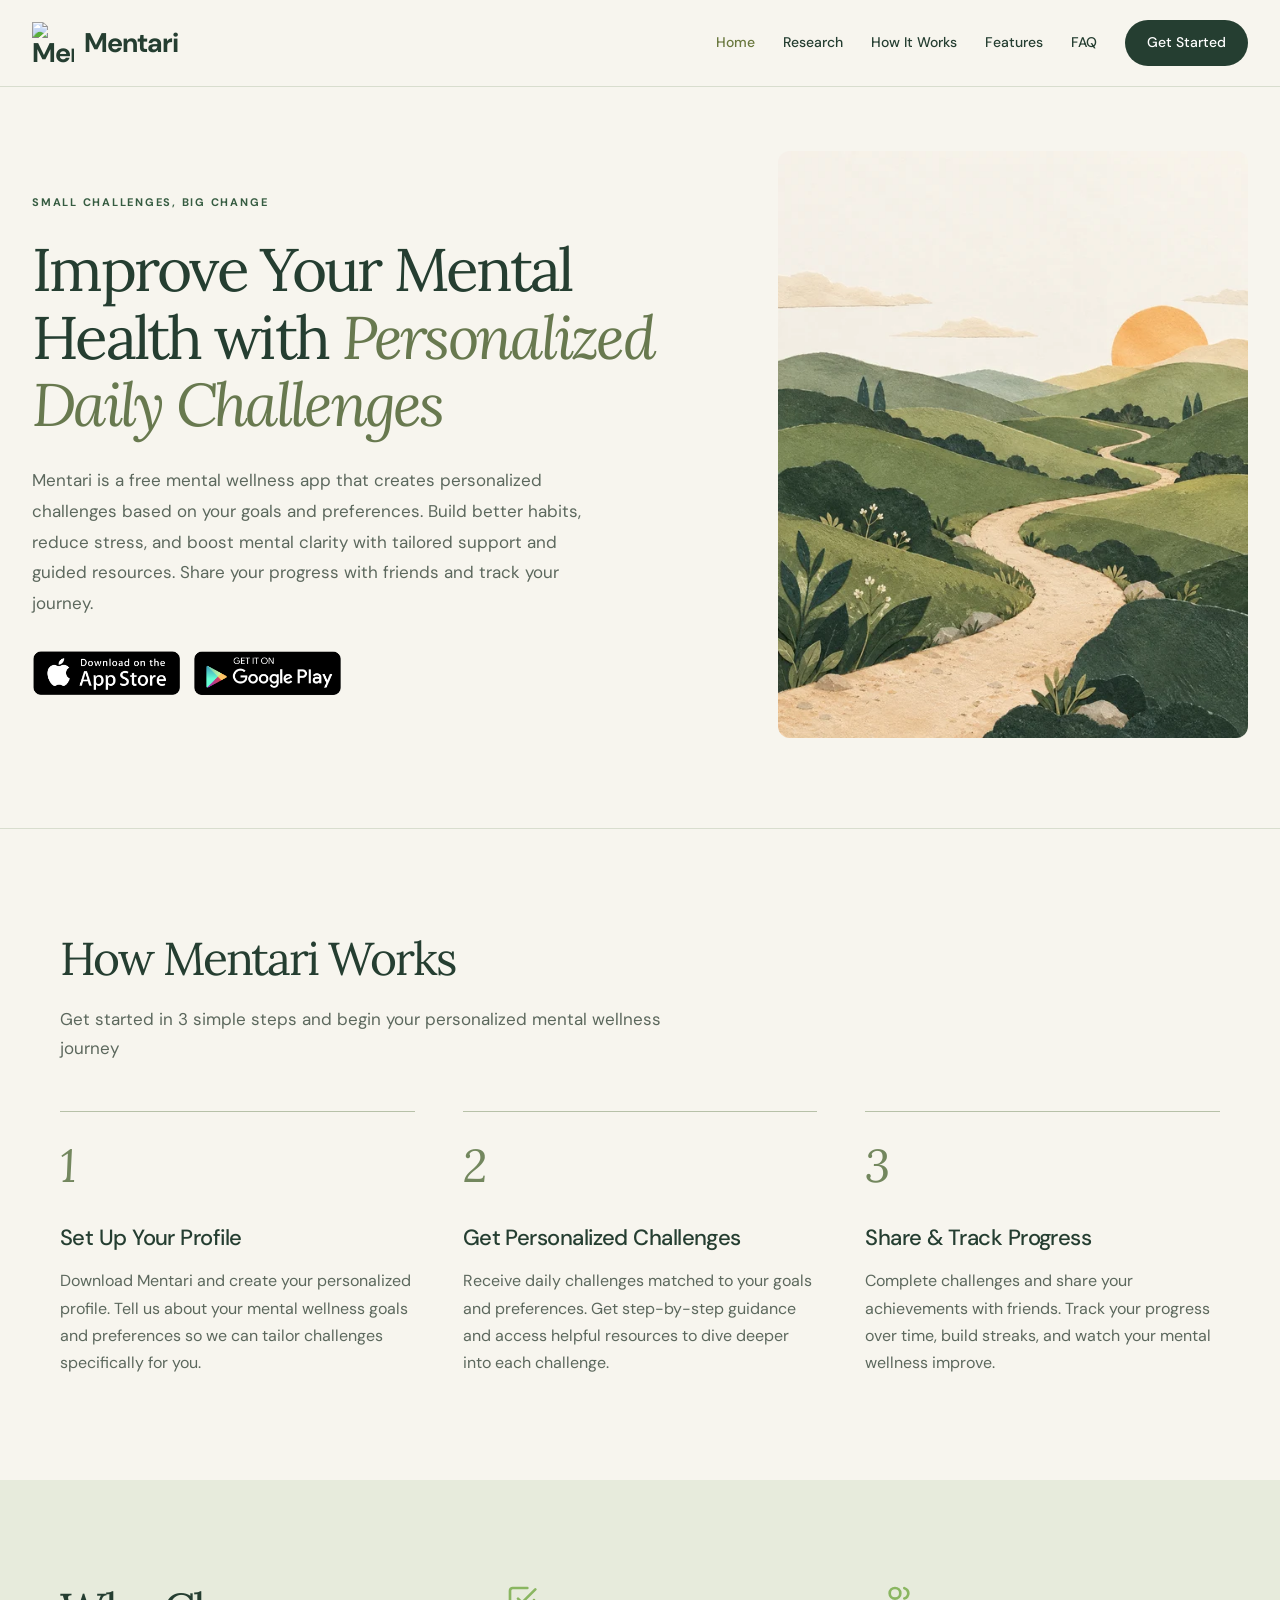
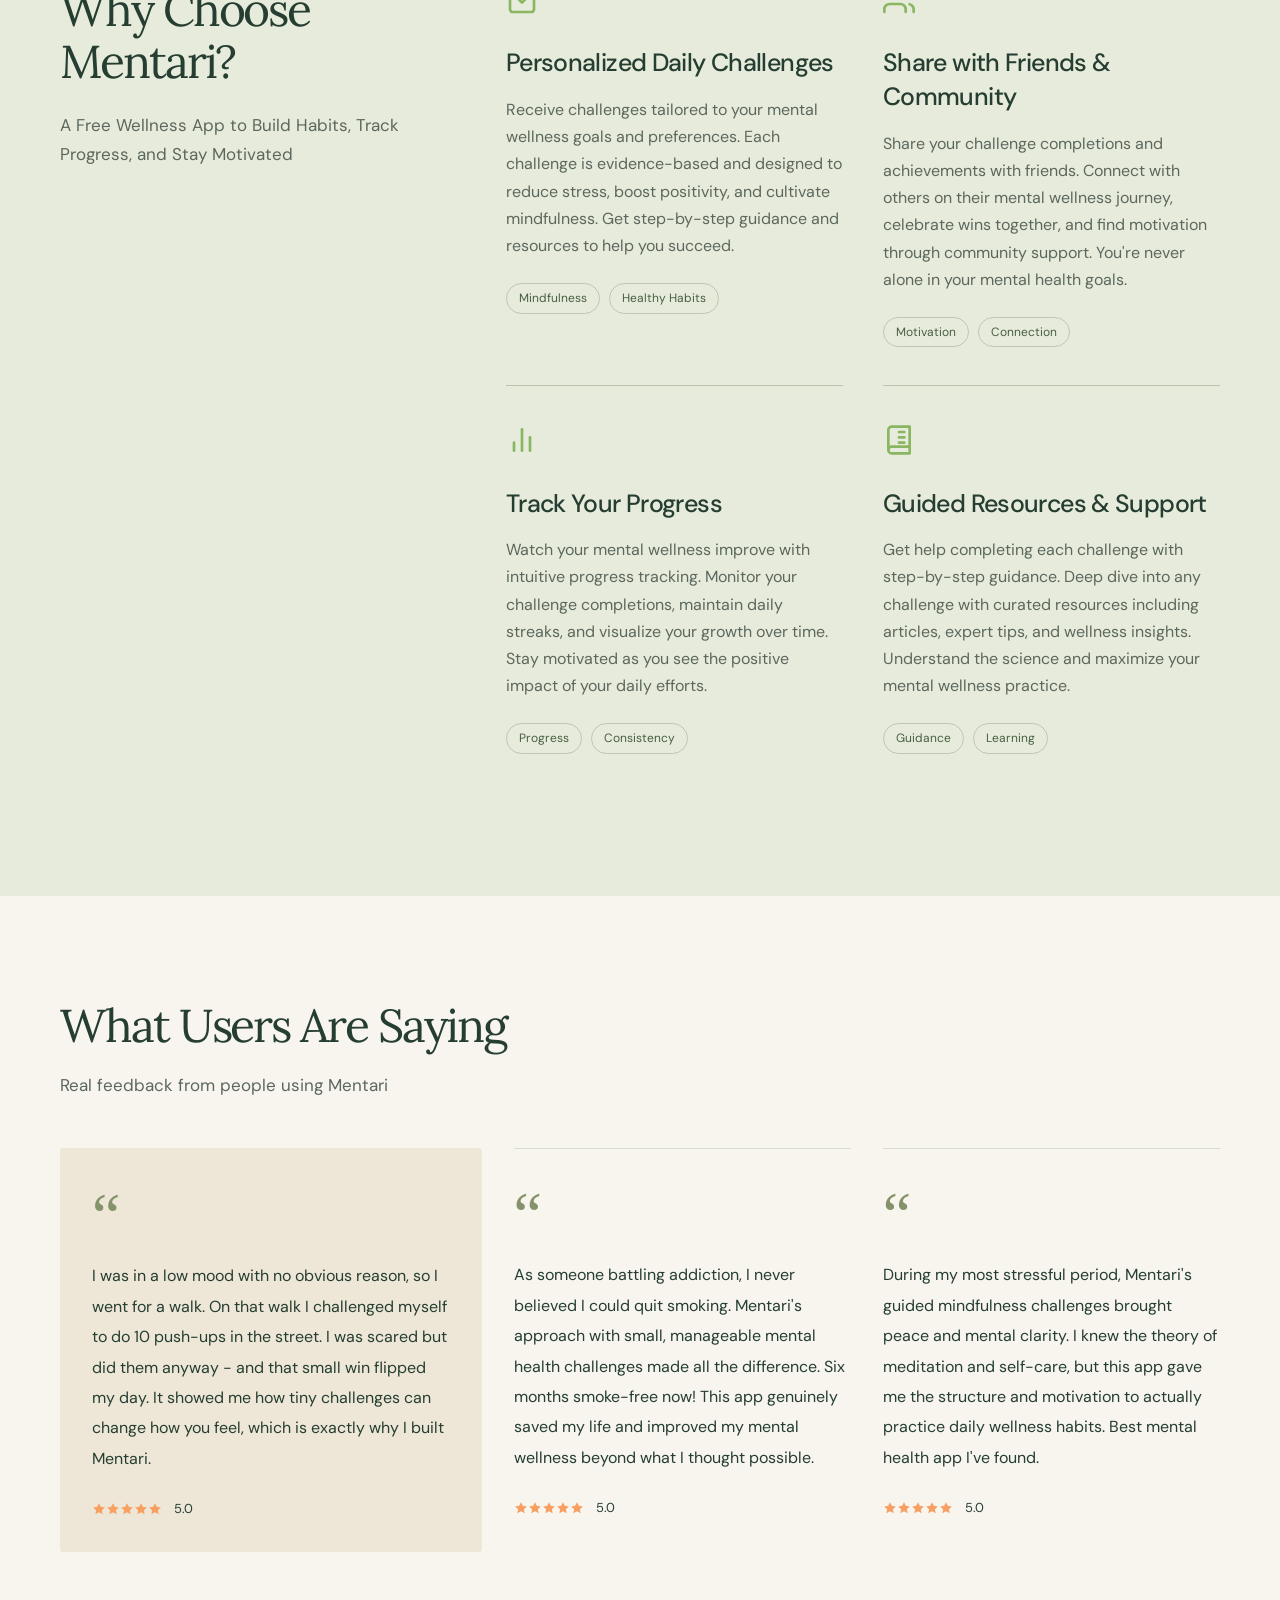
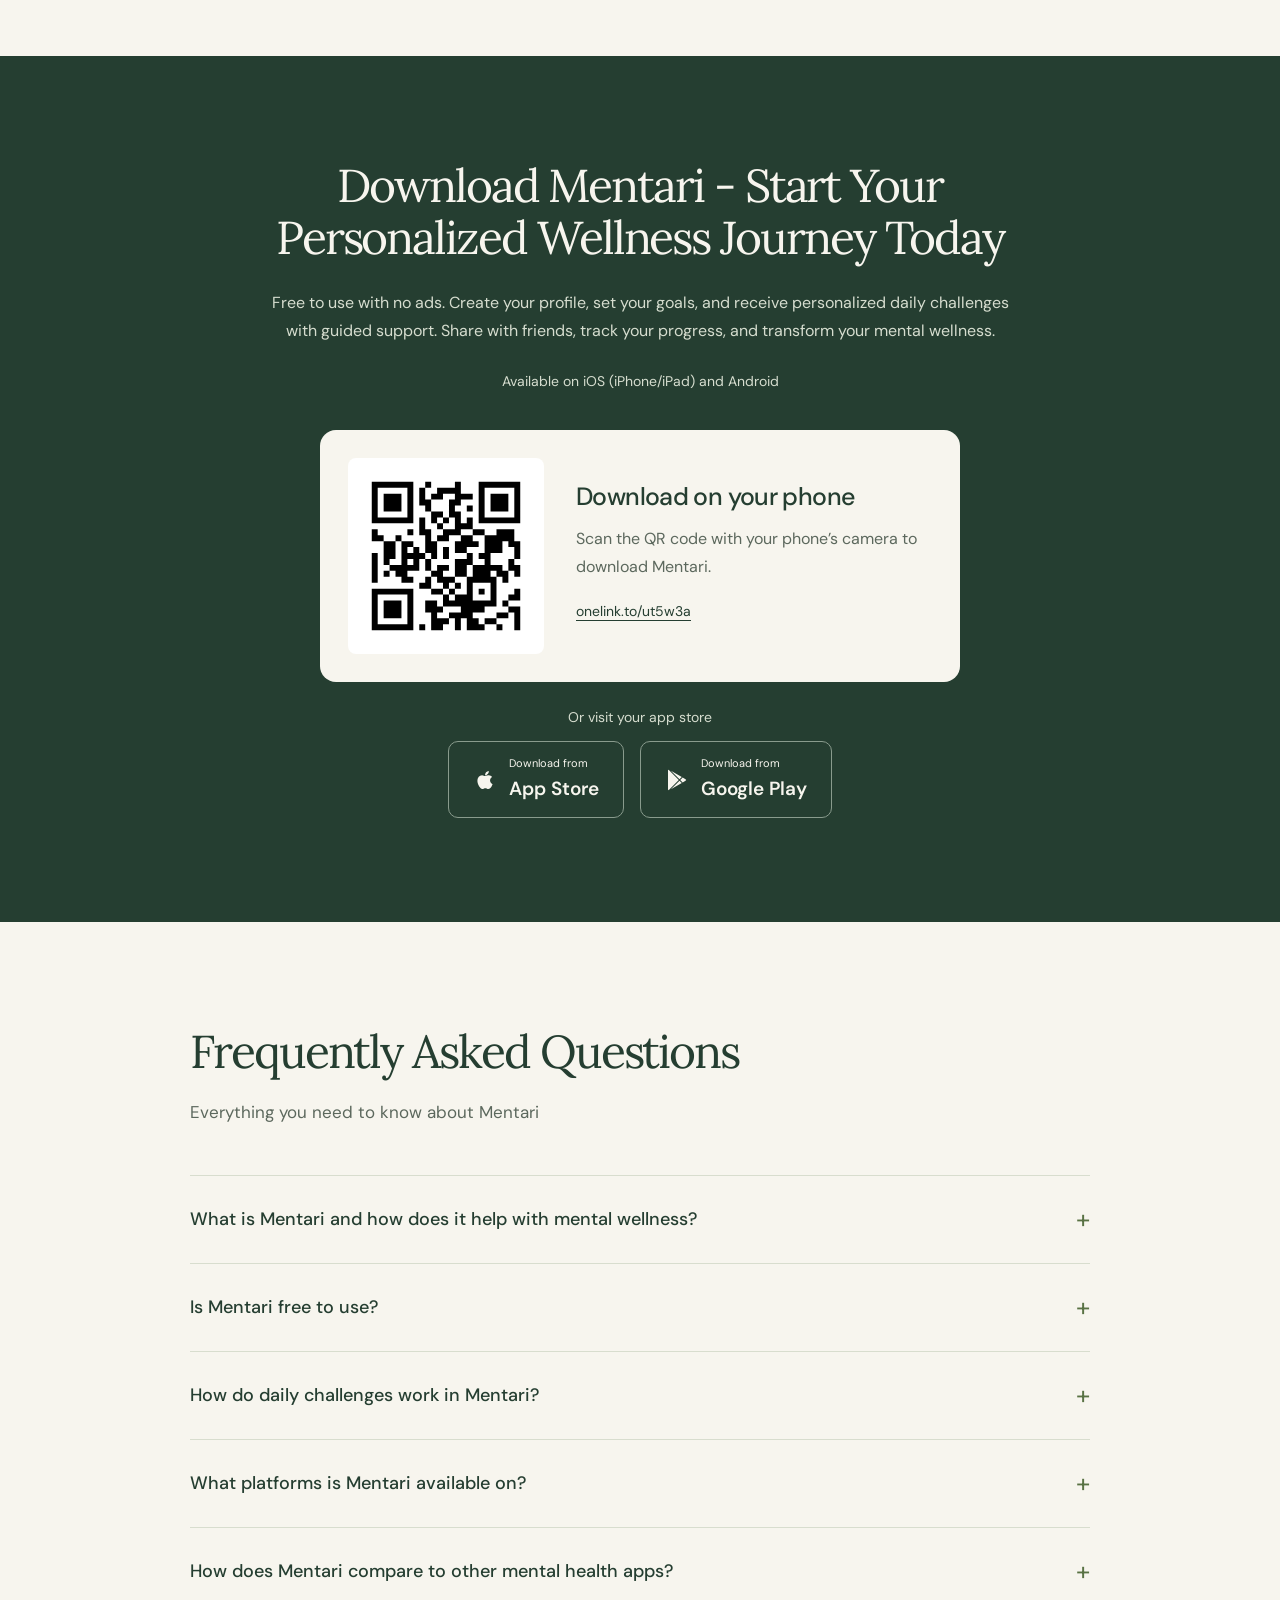
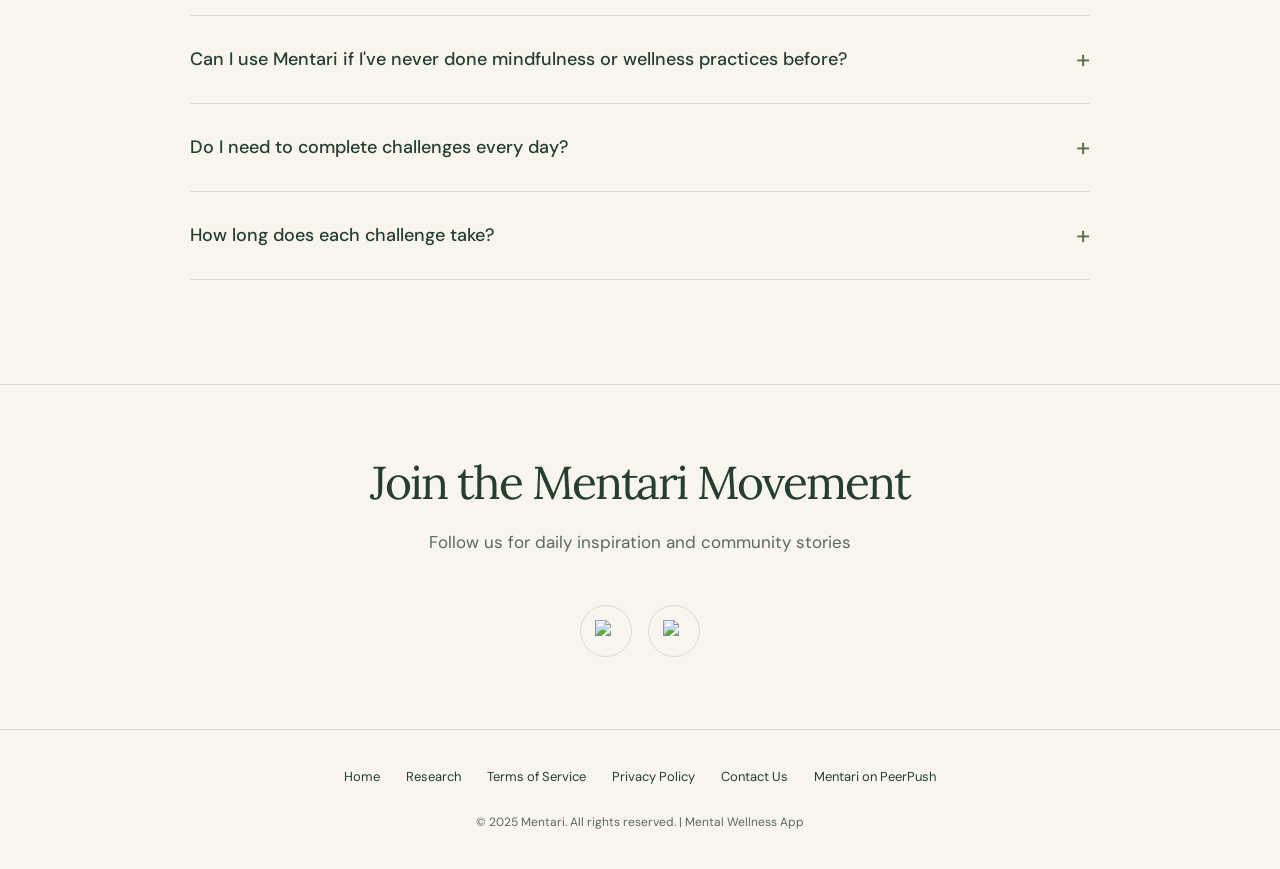
==== commit 151b220c: "Add PeerPush link to footer Co-Authored-By: Claude Sonnet 5.5 <noreply@anthropic.com>" ====
--- a/index.html
+++ b/index.html
@@ -459,6 +459,7 @@
                 <a href="terms_and_conditions.html">Terms of Service</a>
                 <a href="privacy_policy.html">Privacy Policy</a>
                 <a href="#contact" id="contactLink">Contact Us</a>
+                <a href="https://peerpush.com/p/mentari" target="_blank" rel="noopener">Mentari on PeerPush</a>
             </div>
             <p>© 2025 Mentari. All rights reserved. | Mental Wellness App</p>
 
